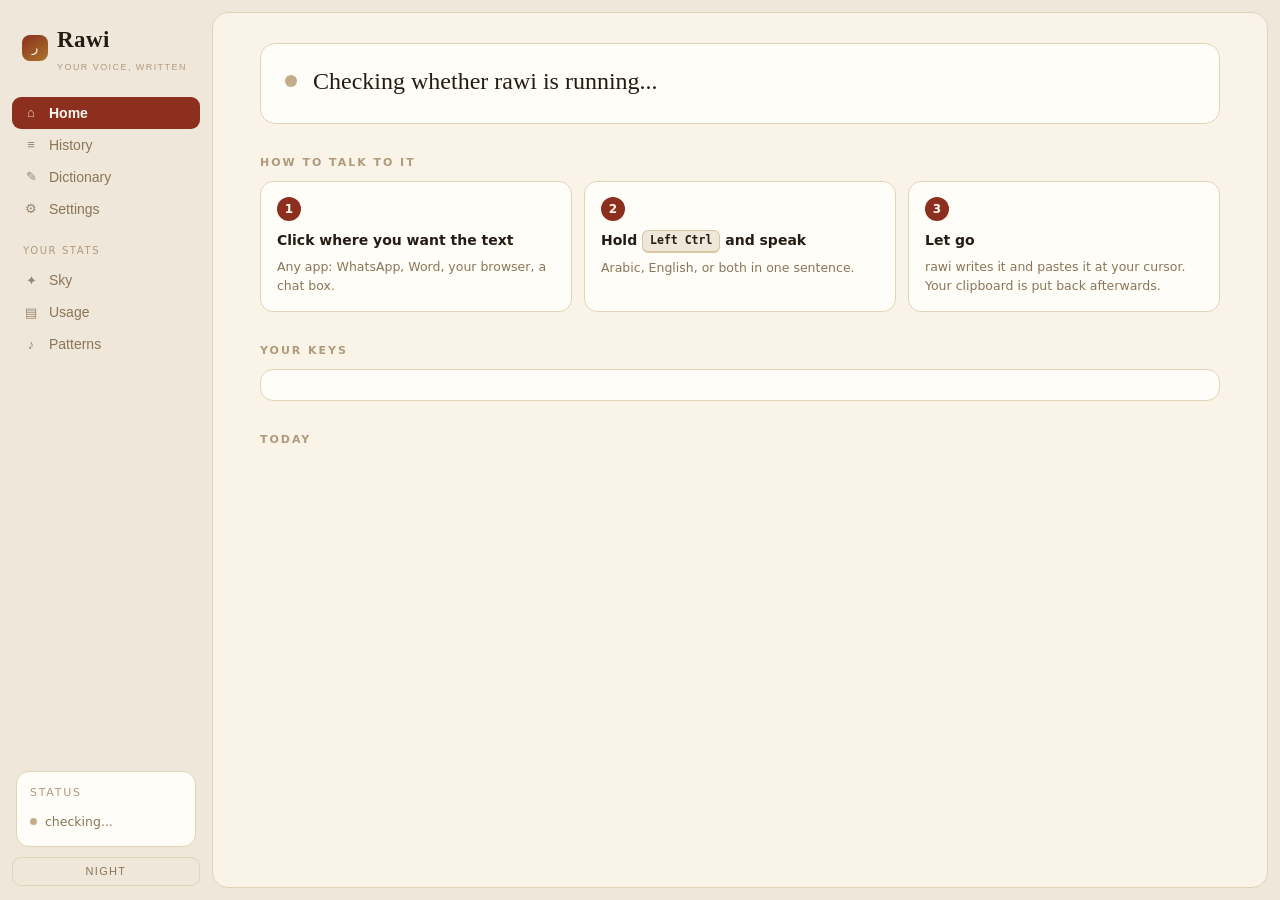
==== app.html @ ca1b1a0b "hub: Save can no longer blank the hold key Abdulrahman found it on macOS: config.json held "ctrl", t" ====
<!doctype html>
<html lang="en" data-theme="paper">
<head>
<meta charset="utf-8">
<meta name="viewport" content="width=device-width,initial-scale=1">
<title>Rawi</title>
<style>
:root{
  --bg:#efe7d9; --panel:#faf4e8; --card:#fffdf7; --line:#e2d3b7; --stroke:#d9c6a3;
  --text:#241c12; --dim:#8a7558; --faint:#b09a7c; --accent:#8c2f1e; --gold:#a9762a;
  --hover:#f1e6d2; --dot:#c3ac8b; --good:#2f7d4f; --ink:#fffaf0; --rowline:#ece0c9;
  --display:Georgia,"Iowan Old Style","Palatino Linotype",serif;
  color-scheme:light;
}
:root[data-theme="night"]{
  --bg:#0c0a08; --panel:#131009; --card:#17120c; --line:#2a2115; --stroke:#332817;
  --text:#efe6d4; --dim:#93866b; --faint:#6b5a3a; --accent:#e8b34a; --gold:#c99a45;
  --hover:#1a1409; --dot:#5d5140; --good:#7fd18b; --ink:#0c0a08; --rowline:#221a10;
  --display:Georgia,"Iowan Old Style","Palatino Linotype",serif;
  color-scheme:dark;
}
*{box-sizing:border-box}
html,body{height:100%}
body{margin:0;background:var(--bg);color:var(--text);font:14px/1.55 "Segoe UI",system-ui,sans-serif;display:flex;overflow:hidden}
aside{width:212px;flex:0 0 212px;display:flex;flex-direction:column;padding:20px 12px 14px}
.brand{font-family:var(--display);font-size:23px;letter-spacing:.02em;color:var(--text);padding:2px 10px 2px;display:flex;align-items:center;gap:9px}
.brand b{font-weight:600}
.brand span{font-size:9px;letter-spacing:.16em;text-transform:uppercase;color:var(--faint);font-family:"Segoe UI",sans-serif;display:block;margin-top:3px;white-space:nowrap}
.mark{width:26px;height:26px;border-radius:8px;background:linear-gradient(145deg,var(--accent),var(--gold));display:grid;place-items:center;color:var(--ink);font-size:13px;font-family:var(--display)}
nav{margin-top:20px}
nav button{display:flex;align-items:center;gap:10px;width:100%;text-align:left;background:none;border:0;color:var(--dim);padding:9px 11px;border-radius:9px;font:14px/1 "Segoe UI",sans-serif;cursor:pointer}
nav button:hover{color:var(--text);background:var(--hover)}
nav button.on{color:var(--ink);background:var(--accent);font-weight:600}
nav button .i{width:16px;text-align:center;font-size:13px;opacity:.85}
.spacer{flex:1}
.sidecard{background:var(--card);border:1px solid var(--line);border-radius:13px;padding:12px 13px;margin:0 4px 10px}
.sidecard .t{font-size:11px;letter-spacing:.16em;text-transform:uppercase;color:var(--faint);margin-bottom:8px}
.sidecard .r{display:flex;align-items:center;gap:8px;font-size:12.5px;color:var(--dim);padding:3px 0}
.dot{width:7px;height:7px;border-radius:50%;background:var(--dot);flex:0 0 7px}
.dot.live{background:var(--good);box-shadow:0 0 7px var(--good)}
.themebtn{width:100%;background:none;border:1px solid var(--line);color:var(--dim);border-radius:9px;padding:8px;font:11px/1 "Segoe UI",sans-serif;letter-spacing:.12em;text-transform:uppercase;cursor:pointer}
.themebtn:hover{color:var(--accent);border-color:var(--accent)}
main{flex:1;overflow-y:auto;margin:12px 12px 12px 0;background:var(--panel);border:1px solid var(--line);border-radius:16px;padding:30px 34px 44px}
.inner{max-width:960px;margin:0 auto}
h1{font-family:var(--display);font-size:30px;font-weight:600;margin:0 0 3px;letter-spacing:.005em}
.sub{color:var(--dim);font-size:12.5px;margin-bottom:24px}
h2{font-size:11px;letter-spacing:.18em;text-transform:uppercase;color:var(--faint);margin:30px 0 10px;font-weight:600}
.hero{position:relative;border-radius:15px;padding:26px 30px;margin-bottom:22px;overflow:hidden;
  background:
    radial-gradient(700px 220px at 88% -10%, color-mix(in srgb, var(--accent) 26%, transparent), transparent 70%),
    radial-gradient(520px 200px at 6% 120%, color-mix(in srgb, var(--gold) 26%, transparent), transparent 70%),
    var(--card);
  border:1px solid var(--line)}
.hero .ar{font-family:var(--display);font-size:26px;direction:rtl;color:var(--text);opacity:.95;margin:0 0 6px}
.hero .en{font-family:var(--display);font-size:26px;margin:0 0 8px}
.hero .en em{font-style:italic;color:var(--accent)}
.hero .p{color:var(--dim);font-size:13px;max-width:620px;margin:0}
.grid{display:grid;grid-template-columns:repeat(4,1fr);gap:12px}
.card{background:var(--card);border:1px solid var(--line);border-radius:13px;padding:15px 16px}
.k{font-size:10.5px;letter-spacing:.14em;text-transform:uppercase;color:var(--faint)}
.v{font-family:var(--display);font-size:30px;margin-top:6px;line-height:1.1}
.v small{font-family:"Segoe UI",sans-serif;font-size:11px;color:var(--dim);font-weight:400;letter-spacing:.02em}
.tabs{display:flex;gap:22px;border-bottom:1px solid var(--line);margin:6px 0 18px}
.tabs button{background:none;border:0;padding:9px 0 11px;color:var(--dim);font:13px/1 "Segoe UI",sans-serif;cursor:pointer;border-bottom:2px solid transparent;margin-bottom:-1px}
.tabs button.on{color:var(--text);border-bottom-color:var(--accent);font-weight:600}
.heat{display:grid;grid-auto-flow:column;grid-template-rows:repeat(7,auto);grid-template-columns:repeat(var(--wk,26),1fr);gap:3px}
.heat i{border-radius:3px;background:color-mix(in srgb,var(--text) 8%,transparent);border:1px solid transparent;display:block;aspect-ratio:1}
.heatgrid{flex:1;min-width:0}
.heatmonths{display:grid;grid-template-columns:repeat(var(--wk,26),1fr);gap:3px;height:14px;margin-bottom:4px;
  font-size:10px;color:var(--faint);white-space:nowrap}
.heatdays{display:grid;grid-template-rows:14px repeat(7,1fr);row-gap:3px;padding-top:4px;font-size:9.5px;color:var(--faint);text-align:right}
.heatdays span:first-child{height:14px}
.heat i.l1{background:color-mix(in srgb,var(--accent) 25%,transparent)}
.heat i.l2{background:color-mix(in srgb,var(--accent) 50%,transparent)}
.heat i.l3{background:color-mix(in srgb,var(--accent) 75%,transparent)}
.heat i.l4{background:var(--accent)}
.heatwrap{display:flex;gap:8px;align-items:stretch}
.legend{display:flex;align-items:center;gap:5px;color:var(--faint);font-size:11px;margin-top:10px}
.legend i{width:11px;height:11px;border-radius:3px;display:block;background:color-mix(in srgb,var(--text) 8%,transparent)}
.legend i.l1{background:color-mix(in srgb,var(--accent) 25%,transparent)}
.legend i.l2{background:color-mix(in srgb,var(--accent) 50%,transparent)}
.legend i.l3{background:color-mix(in srgb,var(--accent) 75%,transparent)}
.legend i.l4{background:var(--accent)}
.row{display:grid;grid-template-columns:92px 44px 1fr auto;gap:12px;padding:11px 0;border-top:1px solid var(--rowline);align-items:start}
.row:hover{background:var(--hover)}
.when{color:var(--dim);font-size:11.5px}
.lang{color:var(--gold);font-size:10.5px;letter-spacing:.1em;text-transform:uppercase}
.txt{white-space:pre-wrap;word-break:break-word}
.copy{background:none;border:1px solid var(--line);color:var(--dim);border-radius:7px;padding:3px 10px;font-size:11px;cursor:pointer}
.copy:hover{color:var(--accent);border-color:var(--accent)}
input[type=text],input[type=search],select{background:var(--bg);border:1px solid var(--stroke);color:var(--text);border-radius:9px;padding:9px 12px;font:inherit}
input[type=text]{width:300px}
select{min-width:280px}
textarea{background:var(--bg);border:1px solid var(--stroke);color:var(--text);border-radius:9px;padding:9px 12px;font:13px/1.6 "Consolas",monospace;width:100%;max-width:520px;resize:vertical}
label{display:block;margin:20px 0 7px;color:var(--faint);font-size:10.5px;letter-spacing:.14em;text-transform:uppercase}
.btn{background:var(--accent);color:var(--ink);border:0;border-radius:10px;padding:10px 20px;font:inherit;font-weight:600;cursor:pointer;margin-top:22px}
.btn.ghost{background:none;border:1px solid var(--stroke);color:var(--dim);font-weight:400;margin-left:8px}
.hint{color:var(--faint);font-size:11.5px;margin-top:8px;max-width:560px}
.empty{color:var(--faint);padding:18px 0}
.hidden,[hidden]{display:none!important}
table{width:100%;border-collapse:collapse}
th{text-align:left;font-size:10.5px;letter-spacing:.13em;text-transform:uppercase;color:var(--faint);font-weight:600;padding:10px 8px;border-bottom:1px solid var(--line)}
td{padding:11px 8px;border-bottom:1px solid var(--rowline);font-size:13.5px}
td.mono{font-family:Consolas,monospace;font-size:13px}
td .x{background:none;border:0;color:var(--faint);cursor:pointer;font-size:15px;padding:0 4px}
td .x:hover{color:var(--accent)}
.addrow{display:flex;gap:8px;margin-top:14px;align-items:center;flex-wrap:wrap}
.pill{display:inline-block;border:1px solid var(--line);border-radius:999px;padding:2px 12px;margin:0 6px 0 0;color:var(--accent);font-size:12.5px;background:var(--bg)}
.choices{display:grid;grid-template-columns:repeat(3,1fr);gap:12px}
.chips{display:flex;flex-wrap:wrap;gap:7px}
.chip{border:1px solid var(--stroke);background:var(--bg);color:var(--text);border-radius:999px;padding:6px 13px;font-size:12.5px;cursor:pointer}
.chip.on{background:var(--accent);border-color:var(--accent);color:#fff}
.sub2{color:var(--dim);font-size:12.5px;margin:-4px 0 9px}
.prow{display:grid;grid-template-columns:120px 1fr 96px 116px;gap:10px;align-items:center;padding:9px 0;border-top:1px solid var(--rowline)}
.prow .nm{font-weight:600;font-size:13px}
.prow .ap{color:var(--dim);font-size:12px;overflow:hidden;text-overflow:ellipsis;white-space:nowrap}
.prow select{min-width:0;width:100%;font-size:12.5px;padding:6px 8px}
.srow{display:grid;grid-template-columns:170px 1fr 30px;gap:9px;align-items:center;padding:7px 0;border-top:1px solid var(--rowline)}
.srow textarea{background:var(--bg);border:1px solid var(--stroke);color:var(--text);border-radius:8px;padding:7px 10px;font:inherit;font-size:12.5px;width:100%;resize:vertical;min-height:32px}
.srow input{background:var(--bg);border:1px solid var(--stroke);color:var(--text);border-radius:8px;padding:7px 10px;font:inherit;font-size:12.5px;width:100%}
.srow .x{cursor:pointer;color:var(--dim);text-align:center;font-size:16px}
.choice{background:var(--card);border:1px solid var(--line);border-radius:13px;padding:16px;cursor:pointer}
.choice.on{border-color:var(--accent);box-shadow:0 0 0 1px var(--accent) inset}
.choice h3{font-family:var(--display);font-size:20px;margin:0 0 4px;font-weight:600}
.choice p{color:var(--dim);font-size:12.5px;margin:0 0 12px;min-height:34px}
.sample{background:var(--hover);border-radius:9px;padding:11px 12px;font-size:12.5px;color:var(--dim);line-height:1.55}
.bars{display:flex;align-items:flex-end;gap:3px;height:96px;border-bottom:1px solid var(--line);padding-bottom:2px}
.bars div{flex:1;background:var(--accent);border-radius:3px 3px 0 0;min-height:2px;opacity:.82}
.axis{display:flex;justify-content:space-between;color:var(--faint);font-size:10px;margin-top:5px}
.split{display:grid;grid-template-columns:1fr 1fr;gap:12px}
.approw{display:grid;grid-template-columns:150px 1fr 40px;gap:12px;align-items:center;padding:5px 0}
.an{font-size:13px;color:var(--text);overflow:hidden;text-overflow:ellipsis;white-space:nowrap}
.abar{height:7px;border-radius:4px;background:var(--hover);overflow:hidden;display:block}
.abar i{display:block;height:100%;background:var(--accent);border-radius:4px;opacity:.85}
.ac{text-align:right;color:var(--faint);font-size:11.5px}
.two{display:grid;grid-template-columns:1.35fr 1fr;gap:12px}

.fid{display:inline-block;width:7px;height:7px;border-radius:50%;margin-right:7px;vertical-align:1px;cursor:pointer}
.fid.green{background:#4f9d69}.fid.amber{background:#c99a3a}.fid.red{background:#b4563f}.fid.unknown{background:#5a5a5a}
.rawline{margin:6px 0 0;padding:8px 10px;border-radius:8px;background:rgba(0,0,0,.28);font-size:12.5px;opacity:.72;white-space:pre-wrap}
.row{position:relative}

/* ---- The Room ---- */
.room{max-width:760px;margin:6px auto 40px;padding:0 4px}
.rdate{font:500 12.5px/1.6 ui-sans-serif,system-ui;letter-spacing:.14em;text-transform:uppercase;color:var(--dim);margin:26px 0 22px}
.mouth{font-family:Georgia,'Iowan Old Style',serif;font-size:19.5px;line-height:1.85;color:var(--text)}
.mouth .ln{margin:0 0 14px;position:relative}
.mouth .ln.ar{font-family:'Segoe UI','Geeza Pro',Tahoma,sans-serif;font-size:20px;direction:rtl;text-align:right}
.mouth .ln:first-child{margin-top:0}
.rquiet{margin:18px 0 26px}
.gauge{border-top:1px solid var(--edge);margin:34px 0 0;padding:22px 0 0}
.gk{font:600 11px/1.4 ui-sans-serif,system-ui;letter-spacing:.16em;text-transform:uppercase;color:var(--dim)}
.gv{font-family:Georgia,serif;font-size:27px;margin:8px 0 6px;color:var(--text)}
.gl{color:var(--dim);font-size:13.5px;line-height:1.7;max-width:56ch}
.seals{border-top:1px solid var(--edge);margin:30px 0 0;padding:20px 0 0;display:flex;align-items:center;gap:14px}
.sk{font:600 11px/1.4 ui-sans-serif,system-ui;letter-spacing:.16em;text-transform:uppercase;color:var(--dim)}
.sq{color:var(--dim);font-size:13.5px}
.shelf{display:flex;gap:6px}
.gl_seal{width:16px;height:16px;border-radius:3px;background:var(--gold,#c9a227);opacity:.5;display:inline-block}
.rfoot{margin:44px 0 0;color:var(--dim);font-size:12.5px;line-height:1.7;font-style:italic}

/* ---- the sky ---- */
.sky{position:relative;margin:6px 0 0;border-radius:18px;overflow:hidden;
  background:radial-gradient(ellipse at 50% 52%,#16110a 0%,#0b0906 45%,#070604 100%);
  border:1px solid #241c12;box-shadow:inset 0 0 90px rgba(0,0,0,.65)}
#sky{display:block;width:100%;height:min(58vh,520px)}
.sky-tip{position:absolute;left:0;top:0;pointer-events:none;opacity:0;transition:opacity .12s;
  max-width:340px;padding:8px 11px;border-radius:10px;background:rgba(20,16,10,.92);
  color:#f4ecdc;font:12.5px/1.5 ui-sans-serif,system-ui;z-index:3}
.sky-tip b{display:block;font-weight:600;opacity:.6;font-size:11px;letter-spacing:.08em;text-transform:uppercase;margin-bottom:3px}
.skybar{position:absolute;left:14px;bottom:12px;display:flex;gap:6px;align-items:center}
.fchip{border:1px solid rgba(240,220,180,.18);background:rgba(255,245,225,.05);color:#c9b894;border-radius:999px;
  padding:4px 11px;font:12px/1.4 ui-sans-serif,system-ui;cursor:pointer}
.fchip.on{background:#e8b34a;border-color:#e8b34a;color:#1a1206}
.skycount{position:absolute;right:16px;bottom:15px;color:#7a6a4f;font-size:11.5px;letter-spacing:.04em}

.skygear{position:absolute;right:12px;top:11px;width:26px;height:26px;border-radius:50%;cursor:pointer;
  border:1px solid rgba(240,220,180,.16);background:rgba(255,245,225,.05);color:#a4906a;font-size:13px;line-height:1}
.skygear:hover{color:#f0c46a;border-color:rgba(240,196,106,.5)}
.skycfg{position:absolute;right:12px;top:44px;width:250px;padding:11px 12px;border-radius:12px;display:none;
  background:rgba(14,11,7,.95);border:1px solid rgba(240,220,180,.16);box-shadow:0 14px 40px rgba(0,0,0,.5);z-index:4}
.skycfg.open{display:block}
.cfgr{display:flex;align-items:center;gap:5px;margin:5px 0}
.cfgr span{width:52px;color:#8a7a5c;font-size:10.5px;letter-spacing:.08em;text-transform:uppercase}
.cchip{border:1px solid rgba(240,220,180,.14);background:transparent;color:#b9a884;border-radius:8px;
  padding:3px 8px;font-size:11px;cursor:pointer}
.cchip.on{background:rgba(240,196,106,.18);border-color:rgba(240,196,106,.55);color:#f0c46a}

.vgrid{display:grid;grid-template-columns:1fr 1fr;gap:14px;margin-top:18px}
.vcard{padding:16px 18px}
.vcard.wide2{grid-column:1 / -1}
.vcard .big{font:600 34px/1.1 "Iowan Old Style",Georgia,serif;margin:6px 0 2px;color:var(--text)}
.vcard .k{font-size:10.5px;letter-spacing:.12em;text-transform:uppercase;color:var(--dim)}
.vw{display:flex;flex-wrap:wrap;gap:8px;margin-top:10px}
.vw button{border:1px solid var(--line);background:transparent;border-radius:999px;padding:5px 11px;
  font:13px ui-sans-serif,system-ui;color:var(--text);cursor:pointer}
.vw button b{font-weight:600;color:var(--accent);margin-left:6px;font-size:11.5px}
.vw button:hover{border-color:var(--accent)}
.hours{display:flex;align-items:flex-end;gap:3px;height:74px;margin-top:10px}
.hours i{flex:1;background:var(--accent);opacity:.35;border-radius:2px 2px 0 0;min-height:2px;display:block}
.hours i.on{opacity:.95}
.hoursx{display:flex;gap:3px;color:var(--faint);font-size:9px;margin-top:4px}
.fx{display:flex;align-items:baseline;gap:8px;padding:7px 0;border-bottom:1px solid var(--line);font-size:13.5px}
.fx:last-child{border-bottom:0}
.fx .h{color:var(--dim);text-decoration:line-through}
.fx .w{color:var(--text);font-weight:500}
.fx .n{margin-left:auto;color:var(--faint);font-size:11.5px}
.langbar{display:flex;height:10px;border-radius:6px;overflow:hidden;margin:10px 0 8px;background:var(--line)}
.langbar i{display:block;height:100%}

/* ---- home, notes, settings sections ---- */
:root{--edge:var(--line); --warn:#a8641c}
:root[data-theme="night"]{--warn:#e0a24a}
.navlabel{margin:18px 11px 6px;font-size:10px;letter-spacing:.16em;text-transform:uppercase;color:var(--faint)}
.kchip{display:inline-block;font:600 11.5px/1 Consolas,monospace;color:var(--text);background:var(--bg);border:1px solid var(--stroke);
  border-bottom-width:2px;border-radius:6px;padding:4px 7px;vertical-align:1px;white-space:nowrap}
.banner{display:flex;gap:16px;align-items:flex-start;background:var(--card);border:1px solid var(--line);border-radius:15px;padding:22px 24px}
.bdot{width:12px;height:12px;border-radius:50%;background:var(--dot);flex:0 0 12px;margin-top:9px}
.bdot.live{background:var(--good);box-shadow:0 0 10px var(--good)}
.bdot.warn{background:var(--warn)}
.btitle{font-family:var(--display);font-size:24px;line-height:1.3}
.bline{color:var(--dim);font-size:13.5px;margin-top:4px;max-width:620px}
.banner .btn{margin-top:14px}
.note{border:1px solid color-mix(in srgb,var(--warn) 45%,var(--line));background:color-mix(in srgb,var(--warn) 9%,var(--card));
  color:var(--text);border-radius:12px;padding:12px 15px;font-size:13px;margin:14px 0 18px;max-width:760px}
.note a{color:var(--accent)}
.note .btn{margin:10px 0 0;padding:7px 14px;font-size:12.5px}
.steps3{display:grid;grid-template-columns:repeat(3,1fr);gap:12px}
.steps3 .card{display:flex;flex-direction:column;gap:5px}
.steps3 .n{width:24px;height:24px;border-radius:50%;background:var(--accent);color:var(--ink);display:grid;place-items:center;font-weight:600;font-size:12px;margin-bottom:4px}
.steps3 b{font-weight:600;font-size:14px}
.steps3 span:not(.kchip){color:var(--dim);font-size:12.5px}
.keys{display:grid;grid-template-columns:auto 1fr;gap:9px 16px;align-items:center;font-size:13px}
.keys .kd{color:var(--dim)}
.today{display:flex;gap:26px;align-items:baseline;margin-bottom:6px}
.today .v{font-size:26px}
.more{display:inline-block;margin-top:10px;color:var(--accent);font-size:12.5px;cursor:pointer;background:none;border:0;padding:0}
.sect{border-top:1px solid var(--line);margin-top:30px}
.sect:first-of-type{border-top:0;margin-top:0}
.sect > h2{margin-top:24px;font-size:12px;color:var(--accent)}
.opt{font-weight:400;letter-spacing:.08em;color:var(--faint);margin-left:6px}
.explain{color:var(--dim);font-size:13px;max-width:700px;margin:0 0 14px}
.cstat{display:flex;gap:8px;align-items:center;margin-top:8px;color:var(--text);font-size:12.5px}
.choice .sample{margin-top:10px}
details.adv{margin-top:18px;border:1px solid var(--line);border-radius:12px;padding:10px 14px;background:var(--card)}
details.adv summary{cursor:pointer;font-weight:600;font-size:13px;color:var(--text)}
details.adv[open] summary{margin-bottom:10px}
.savebar{position:sticky;bottom:-44px;margin:34px -34px -44px;padding:14px 34px 18px;background:var(--panel);
  border-top:1px solid var(--line);display:flex;align-items:center;gap:6px;flex-wrap:wrap}
.savebar .btn{margin-top:0}
.savebar .hint{margin:0 0 0 10px}
</style>
</head>
<body>
<aside>
  <div class="brand"><div class="mark">ر</div><div><b>Rawi</b><span>your voice, written</span></div></div>
  <nav>
    <button id="t-home" class="on" onclick="tab('home')"><span class="i">⌂</span>Home</button>
    <button id="t-hist" onclick="tab('hist')"><span class="i">≡</span>History</button>
    <button id="t-dict" onclick="tab('dict')"><span class="i">✎</span>Dictionary</button>
    <button id="t-set" onclick="tab('set')"><span class="i">⚙</span>Settings</button>
    <div class="navlabel">Your stats</div>
    <button id="t-sky" onclick="tab('sky')"><span class="i">✦</span>Sky</button>
    <button id="t-usage" onclick="tab('usage')"><span class="i">▤</span>Usage</button>
    <button id="t-voice" onclick="tab('voice')"><span class="i">♪</span>Patterns</button>
  </nav>
  <div class="spacer"></div>
  <div class="sidecard">
    <div class="t">Status</div>
    <div class="r"><span class="dot" id="dot"></span><span id="statustext">checking...</span></div>
    <div class="r" id="earrow" hidden><span class="dot live"></span><span>Always listening is on</span></div>
  </div>
  <button class="themebtn" id="themebtn" onclick="toggleTheme()">Night</button>
</aside>
<main>
<div class="inner">

<section id="v-home">
  <div class="banner" id="h-banner">
    <div class="bdot" id="h-dot"></div>
    <div>
      <div class="btitle" id="h-title">Checking whether rawi is running...</div>
      <div class="bline" id="h-line"></div>
      <button class="btn" id="h-start" hidden onclick="startRawi()">Start rawi</button>
    </div>
  </div>
  <div class="note" id="h-cleanwarn" hidden>Cleanup is switched on, but no cleanup model is running on this computer, so rawi pastes exactly what it heard. <a href="#" onclick="tab('set');return false">Settings</a> explains what cleanup needs.</div>

  <h2>How to talk to it</h2>
  <div class="steps3">
    <div class="card"><div class="n">1</div><b>Click where you want the text</b><span>Any app: WhatsApp, Word, your browser, a chat box.</span></div>
    <div class="card"><div class="n">2</div><b>Hold <span class="kchip" id="h-hold">Left Ctrl</span> and speak</b><span>Arabic, English, or both in one sentence.</span></div>
    <div class="card"><div class="n">3</div><b>Let go</b><span>rawi writes it and pastes it at your cursor. Your clipboard is put back afterwards.</span></div>
  </div>

  <h2>Your keys</h2>
  <div class="card keys" id="h-keys"></div>

  <h2>Today</h2>
  <div id="h-today"></div>
</section>

<section id="v-sky" class="hidden">
  <h1>Sky</h1>
  <div class="sub">Every line you have said is a star: the newest near the centre, older ones further out, bigger for longer lines. Hover a star to read it, scroll to zoom, drag to move. The gear changes what the colours mean.</div>
  <div class="note histoff" hidden></div>
  <div class="room">
    <div class="rdate" id="r-date"></div>
    <div class="sky">
      <canvas id="sky"></canvas>
      <div class="sky-tip" id="sky-tip"></div>
      <div class="skybar">
        <button class="fchip on" data-f="all" onclick="skyFilter('all')">all</button>
        <button class="fchip" data-f="en" onclick="skyFilter('en')">english</button>
        <button class="fchip" data-f="ar" onclick="skyFilter('ar')">عربي</button>
        <button class="fchip" data-f="clean" onclick="skyFilter('clean')" title="hide lines the cleanup model changed">unchanged by cleanup</button>
      </div>
      <span class="skycount" id="sky-count"></span>
      <button class="skygear" id="sky-gear" onclick="skyCfgToggle()" title="sky settings">⚙</button>
      <div class="skycfg" id="sky-cfg">
        <div class="cfgr"><span>window</span>
          <button class="cchip" data-w="0" onclick="skySet('window',0)">auto</button>
          <button class="cchip" data-w="7" onclick="skySet('window',7)">7d</button>
          <button class="cchip" data-w="30" onclick="skySet('window',30)">30d</button>
          <button class="cchip" data-w="365" onclick="skySet('window',365)">1y</button></div>
        <div class="cfgr"><span>colour</span>
          <button class="cchip" data-c="lang" onclick="skySet('colorBy','lang')">language</button>
          <button class="cchip" data-c="app" onclick="skySet('colorBy','app')">app</button>
          <button class="cchip" data-c="time" onclick="skySet('colorBy','time')">hour</button>
          <button class="cchip" data-c="mood" onclick="skySet('colorBy','mood')">mood</button></div>
        <div class="cfgr"><span>size</span>
          <button class="cchip" data-s="words" onclick="skySet('sizeBy','words')">words</button>
          <button class="cchip" data-s="even" onclick="skySet('sizeBy','even')">even</button></div>
        <div class="cfgr"><span>show</span>
          <button class="cchip" data-t="rings" onclick="skyToggle('rings')">rings</button>
          <button class="cchip" data-t="threads" onclick="skyToggle('threads')">threads</button>
          <button class="cchip" data-t="drift" onclick="skyToggle('drift')">drift</button></div>
        <div class="cfgr"><span></span><button class="cchip" onclick="skyReset()">reset view</button></div>
      </div>
    </div>
    <div class="gauge" id="r-gauge"></div>
    <div class="seals">
      <div class="sk">Saved days</div>
      <div class="shelf" id="r-shelf"></div>
      <div class="sq" id="r-seals"></div>
    </div>
    <div class="rfoot" id="r-foot"></div>
  </div>
</section>


<section id="v-voice" class="hidden">
  <h1>Patterns</h1>
  <div class="sub">How you speak: your pace, the words you use most, the hours you talk, and how your two languages mix. Every number is counted from your own history (<span id="v-built">…</span>), and clicking a word shows the lines it came from.</div>
  <div class="note histoff" hidden></div>
  <div class="vgrid">
    <div class="card vcard"><div class="k">pace, this week</div><div class="big" id="v-wpm">—</div><div class="hint" id="v-wpm-d">words per minute, spoken</div></div>
    <div class="card vcard"><div class="k">this week</div><div class="big" id="v-week">—</div><div class="hint" id="v-week-d"></div></div>
    <div class="card vcard wide2"><div class="k">the words you reach for</div><div class="vw" id="v-top"></div><div class="hint" id="v-top-d"></div></div>
    <div class="card vcard wide2"><div class="k">what the cleaner changed</div><div id="v-fixes"></div></div>
    <div class="card vcard wide2"><div class="k">when you speak</div><div class="hours" id="v-hours"></div><div class="hoursx" id="v-hoursx"></div><div class="hint" id="v-hours-d"></div></div>
    <div class="card vcard wide2"><div class="k">your two languages</div><div id="v-langs"></div></div>
    <div class="card vcard wide2"><div class="k">fastest / slowest, with the line</div><div id="v-pace"></div></div>
  </div>
</section>
<section id="v-usage" class="hidden">
  <div class="note histoff" hidden></div>
  <div class="hero">
    <p class="ar">كلامك يصير كتابة</p>
    <p class="en">Hold the key. <em>Speak.</em> It is already written.</p>
    <p class="p" id="when"></p>
  </div>
  <div class="grid">
    <div class="card"><div class="k">Today</div><div class="v"><span id="s-tw">0</span> <small>words</small></div></div>
    <div class="card"><div class="k">Speaking time</div><div class="v" id="s-ts">0</div></div>
    <div class="card"><div class="k">Dictations</div><div class="v" id="s-tn">0</div></div>
    <div class="card"><div class="k">Streak</div><div class="v"><span id="s-streak">0</span> <small id="s-streak-u">days</small></div></div>
  </div>
  <h2>Your voice</h2>
  <div class="two">
    <div class="card">
      <div class="k" style="margin-bottom:10px">Words per day, last 26 weeks</div>
      <div class="heatwrap">
        <div class="heatdays"><span></span><span>Mon</span><span></span><span>Wed</span><span></span><span>Fri</span><span></span></div>
        <div class="heatgrid"><div class="heatmonths" id="heatmonths"></div><div class="heat" id="heat"></div></div>
      </div>
      <div class="legend">less <i></i><i class="l1"></i><i class="l2"></i><i class="l3"></i><i class="l4"></i> more</div>
    </div>
    <div class="card">
      <div class="k">All time</div>
      <div class="v" style="font-size:26px"><span id="s-allw">0</span> <small>words</small></div>
      <div class="axis" style="margin-top:10px;color:var(--dim)">
        <span><span id="s-wpm">0</span> wpm</span><span><span id="s-saved">0</span> min saved</span>
      </div>
      <div class="axis" style="margin-top:6px;color:var(--dim)">
        <span><span id="s-lat">0</span> s per clip</span><span id="s-langs">—</span>
      </div>
    </div>
  </div>
  <h2>Where you write</h2>
  <div class="card" id="apps"><span class="empty">No app recorded yet.</span></div>
  <h2>Recent</h2>
  <div id="recent"></div>


</section>

<section id="v-hist" class="hidden">
  <h1>History</h1>
  <div class="sub">Every line rawi has written for you, newest first, exactly as it was pasted. It stays on this computer. Search to find a line, and Copy puts it back on your clipboard.</div>
  <div class="note histoff" hidden></div>
  <input type="search" id="q" placeholder="Search your dictations..." oninput="loadHistory()" style="width:100%;max-width:420px">
  <div id="hist" style="margin-top:14px"></div>
</section>

<section id="v-dict" class="hidden">
  <h1>Dictionary</h1>
  <div class="sub">Teach rawi the words it gets wrong.</div>
  <div class="hero" style="padding:22px 26px">
    <p class="en" style="font-size:22px">Your words, <em>spelled right.</em></p>
    <p class="p"><b>Names</b> are people, places and terms you say often. rawi listens for them and spells them your way. <b>Corrections</b> are for a word it keeps writing wrong: say what it writes and what you want instead, and it swaps them every time.</p>
  </div>
  <h2>Names</h2>
  <div class="card"><div id="names-body" style="line-height:2.2"></div>
    <div class="addrow" style="margin-top:10px"><input type="text" id="newname" placeholder="Ada Lovelace"><button class="btn ghost" style="margin:0" onclick="addName()">Add name</button></div>
  </div>
  <h2>Corrections</h2>
  <table><thead><tr><th>rawi writes</th><th>You want</th><th style="width:60px"></th></tr></thead><tbody id="pairs-body"></tbody></table>
  <div class="addrow"><input type="text" id="newwrong" placeholder="سوال"><span style="color:var(--faint)">→</span><input type="text" id="newright" placeholder="سؤال"><button class="btn ghost" style="margin:0" onclick="addPair()">Add correction</button></div>
  <div class="hint" id="dictmsg">Each change is saved straight away. rawi restarts to pick it up, which takes a few seconds, longer on a laptop without a GPU.</div>
</section>

<section id="v-set" class="hidden">
  <h1>Settings</h1>
  <div class="sub">The switches in "Right away" apply as you click them. Everything else waits for the Save button at the bottom.</div>

  <div class="sect">
  <h2>Right away</h2>
  <label>Keep a history</label>
  <div class="choices" id="c-log">
    <div class="choice" data-v="on" onclick="setLog(true)"><h3>On</h3><div>Every line is saved on this computer, in transcripts.jsonl in the rawi folder. History, Sky, Usage and Patterns are built from it.</div></div>
    <div class="choice" data-v="off" onclick="setLog(false)"><h3>Off</h3><div>Nothing is kept after it is pasted. The stats pages stay empty.</div></div>
  </div>
  <label>Always listening</label>
  <div class="choices" id="c-ear">
    <div class="choice" data-v="off" onclick="setEar(false)"><h3>Off</h3><div>The microphone opens only while you hold the key.</div></div>
    <div class="choice" data-v="on" onclick="setEar(true)"><h3>On <span class="kchip" style="margin-left:6px" id="c-earkey">F8</span></h3><div>The microphone stays open. Each sentence goes to your clipboard when you pause, and you paste it yourself. The same key turns it off.</div></div>
  </div>
  <label>When you let go</label>
  <div class="choices" id="c-mode">
    <div class="choice" data-v="write" onclick="setMode('write')"><h3>Paste the text</h3><div>The normal way: your words appear where your cursor is.</div></div>
    <div class="choice" data-v="talk" onclick="setMode('talk')"><h3>Read it aloud</h3><div>rawi speaks the line back instead of pasting it. Needs the optional local voice server (see the README).</div></div>
  </div>
  <label>Mood emoji</label>
  <div class="choices" id="c-read">
    <div class="choice" data-v="auto" onclick="setRead('auto')"><h3>On</h3><div>History tags a line with one emoji when its words clearly carry a mood. No match, no emoji.</div></div>
    <div class="choice" data-v="off" onclick="setRead('off')"><h3>Off</h3><div>Just the words.</div></div>
  </div>
  <div class="hint" id="nowmsg"></div>
  </div>

  <div class="sect">
  <h2>Talking</h2>
  <label>Hold key</label>
  <select id="c-key">
    <option value="ctrl_l">Left Ctrl</option>
    <option value="ctrl_r">Right Ctrl</option>
    <option value="alt_l">Left Alt</option>
    <option value="caps_lock">Caps Lock</option>
  </select>
  <div class="hint">Hold it to talk. Tap it twice quickly to keep recording without holding, and tap once more to finish.</div>
  <label>Language</label>
  <select id="c-lang"><option value="auto">Auto: work it out for each line</option><option value="ar">Always Arabic</option><option value="en">Always English</option></select>
  <div class="hint">Auto handles a sentence that mixes both. <span class="kchip" id="c-langkey">F10</span> switches this for the moment without coming here.</div>
  <label>Speech model</label>
  <select id="c-model"><option value="large-v3-turbo">large-v3-turbo: best, especially for Arabic. Needs an NVIDIA GPU</option><option value="medium">medium: in between</option><option value="small">small: for laptops without a GPU. Good English, weak Arabic</option></select>
  <div class="hint">A model you have not used before downloads once, the first time rawi starts with it.</div>
  </div>

  <div class="sect">
  <h2>Cleanup <span class="opt">optional</span></h2>
  <div class="explain">
    Cleanup sends each line to a small language model running on your own computer, which takes out filler words like "umm" and "يعني" and adds punctuation. It needs an OpenAI-compatible model server running on this computer, set in config.json (the README has the details). Without it, rawi pastes exactly what it heard, which is what most people want.
    <div class="cstat"><span class="dot" id="c-cdot"></span><span id="c-ctext">checking for a cleanup model...</span></div>
  </div>
  <div class="choices" id="c-level">
    <div class="choice" data-v="none" onclick="setLevel('none')"><h3>Off</h3><div>Exactly what you said, filler and all.</div><div class="sample">اه يعني الحين نراجع الخطة امم قبل الاجتماع همم ونشوف الارقام</div></div>
    <div class="choice" data-v="light" onclick="setLevel('light')"><h3>Light</h3><div>Fillers out, punctuation in. Your words stay.</div><div class="sample">الحين نراجع الخطة، قبل الاجتماع، ونشوف الأرقام.</div></div>
    <div class="choice" data-v="full" onclick="setLevel('full')"><h3>Full</h3><div>Also removes false starts, repeats and run-on sentences.</div></div>
  </div>
  <label>Tone</label>
  <div class="chips" id="c-tone"></div>
  <div class="hint">How the cleanup model words things. It has no effect while cleanup is off.</div>
  <details class="adv">
    <summary>Cleanup by app</summary>
    <div class="sub2">rawi checks which window will receive the text and uses the first row that matches it. Code gets no cleanup, so commands stay exactly as you said them.</div>
    <div id="c-profiles"></div>
  </details>
  <details class="adv">
    <summary>Before and after, on your own lines</summary>
    <div id="samples"></div>
  </details>
  </div>

  <div class="sect">
  <h2>Snippets</h2>
  <div class="sub2">Say a short trigger on its own and rawi types the full text instead. For example, say "my email" and it writes your address.</div>
  <div id="c-snips"></div>
  <div><button class="btn ghost" style="margin-left:0" onclick="addSnip()">Add a snippet</button></div>
  </div>

  <div class="savebar">
    <button class="btn" onclick="applyCfg()">Save and restart rawi</button>
    <button class="btn ghost" onclick="openFolder()">Open the rawi folder</button>
    <span class="hint" id="cfgmsg">Restarting takes a few seconds, longer on a laptop without a GPU.</span>
  </div>
</section>

</div>
</main>
<script>
function dlog(m){ try{ if(window.pywebview&&pywebview.api) pywebview.api.log(String(m)); }catch(e){} }
let CFG={}, LAST=null;
function $(id){ return document.getElementById(id); }
function applyTheme(t){
  document.documentElement.setAttribute('data-theme', t==='night'?'night':'paper');
  const b=$('themebtn'); if(b) b.textContent = (t==='night'?'Paper':'Night');
  try{ localStorage.setItem('rawi-theme', t); }catch(e){}
}
function currentTheme(){ try{ return localStorage.getItem('rawi-theme')||'paper'; }catch(e){ return 'paper'; } }
function toggleTheme(){ applyTheme(currentTheme()==='night'?'paper':'night'); }
applyTheme(currentTheme());

const TABS=['home','hist','dict','set','sky','usage','voice'];
function tab(name){
  if(name==='room') name='sky';           // old names still open the right page
  if(name==='style') name='set';
  for(const t of TABS){
    const btn=$('t-'+t); if(btn) btn.classList.toggle('on', t===name);
    const v=$('v-'+t); if(v) v.classList.toggle('hidden', t!==name);
  }
  dlog('tab='+name);
  if(name==='hist') loadHistory();
  if(name==='voice') loadVoice();
  if(name==='dict') renderDict();
  if(name==='sky') drawSky();
  if(name==='set'){ fillCfg(); earPaint(); loadSamples(); }
}

/* ---------- home: is it running, how to use it, the keys, today ---------- */
const KEYNAMES={ctrl:'Left Ctrl',cmd:'Left Cmd',cmd_l:'Left Cmd',ctrl_l:'Left Ctrl',ctrl_r:'Right Ctrl',alt_l:'Left Alt',alt_r:'Right Alt',caps_lock:'Caps Lock',
  shift_l:'Left Shift',shift_r:'Right Shift'};
function keyName(k){ k=String(k||''); return KEYNAMES[k] || k.toUpperCase().replace(/_/g,' '); }
function keys(){ return Object.assign({paste:'f9',lang:'f10',talk:'f7',listen:'f8'}, CFG.keys||{}); }
const HISTOFF='History is off, so new lines are not saved and these pages stay empty. '+
  '<a href="#" onclick="tab(\'set\');return false">Turn on Keep a history</a> in Settings. Your lines stay on this computer.';
function paintHistOff(){
  document.querySelectorAll('.histoff').forEach(n=>{ n.innerHTML=HISTOFF; n.hidden=!(CFG.ok && !CFG.log); });
}
function renderKeys(){
  const k=keys(), hold=keyName(CFG.hold_key||'ctrl_l');
  const rows=[[hold+' (hold)','Talk. Let go and the text is pasted.'],
    [hold+' twice','Keep recording without holding. Tap once more to finish.'],
    [keyName(k.paste),'Paste the last line again, if it landed in the wrong window.'],
    [keyName(k.lang),'Switch language: auto, then Arabic only, then English only.'],
    [keyName(k.listen),'Always listening on or off.'],
    [keyName(k.talk),'Read lines aloud instead of pasting. Needs the optional voice server.']];
  $('h-keys').innerHTML = rows.map(r=>'<span><span class="kchip">'+esc(r[0])+'</span></span><span class="kd">'+esc(r[1])+'</span>').join('');
  $('h-hold').textContent = hold;
  if($('c-earkey')) $('c-earkey').textContent = keyName(k.listen);
  if($('c-langkey')) $('c-langkey').textContent = keyName(k.lang);
}
function renderHome(s){
  const st=s.status||{}, hold=keyName(CFG.hold_key||'ctrl_l');
  $('h-dot').className='bdot '+(st.daemon?'live':'warn');
  if(st.daemon){
    $('h-title').textContent = 'rawi is ready.';
    $('h-line').textContent = st.listening
      ? 'Always listening is on: each sentence goes to your clipboard when you pause. Press '+keyName(keys().listen)+' to turn it off.'
      : 'Hold '+hold+' in any app, speak, and let go. The first line after starting takes longer while the model loads. You can close this window and rawi keeps working.';
  } else {
    $('h-title').textContent = 'rawi is not running.';
    $('h-line').textContent = 'Nothing gets written until it starts. Press Start, or double-click start.bat in the rawi folder to see any error.';
  }
  const sb=$('h-start'); sb.hidden=!!st.daemon; if(st.daemon){ sb.disabled=false; sb.textContent='Start rawi'; }
  $('h-cleanwarn').hidden = !(CFG.ok && CFG.clean && !st.cleaner);
  const t=s.today||{n:0,words:0}, rec=(s.recent||[]).slice(0,3);
  if(CFG.ok && !CFG.log && !rec.length){
    $('h-today').innerHTML = '<div class="note">History is off, so rawi forgets each line once it is pasted. '+
      '<a href="#" onclick="tab(\'set\');return false">Turn on Keep a history</a> to see your lines here and in your stats. They stay on this computer.</div>';
    return;
  }
  $('h-today').innerHTML = '<div class="card"><div class="today">'+
    '<div><div class="k">Lines</div><div class="v">'+t.n+'</div></div>'+
    '<div><div class="k">Words</div><div class="v">'+t.words+'</div></div>'+
    '<div><div class="k">Speaking time</div><div class="v">'+esc(t.time||'0')+'</div></div></div>'+
    (rec.length ? '<div class="k" style="margin-top:14px">Latest</div>'+rec.map(row).join('')
                : '<div class="empty">Nothing yet. Click into any app, hold '+esc(hold)+' and say something.</div>')+
    '<button class="more" onclick="tab(\'hist\')">See everything in History</button></div>';
}
async function startRawi(){
  const b=$('h-start'); b.disabled=true; b.textContent='Starting...';
  try{ await pywebview.api.restart_daemon(); }catch(e){ dlog('start fail '+e); }
  refresh();
}

function heatLevel(n,max){
  if(!n) return '';
  const r = n/Math.max(1,max);
  if(r>0.66) return 'l4'; if(r>0.33) return 'l3'; if(r>0.10) return 'l2'; return 'l1';
}
function render(s){
  LAST=s;
  $('when').textContent = s.when;
  $('s-tw').textContent = s.today.words;
  $('s-ts').textContent = s.today.time;
  $('s-tn').textContent = s.today.n;
  $('s-streak').textContent = s.streak;
  $('s-streak-u').textContent = (s.streak===1?'day':'days');
  $('s-allw').textContent = s.all.words.toLocaleString();
  $('s-wpm').textContent = s.all.wpm;
  $('s-saved').textContent = s.all.saved;
  $('s-lat').textContent = s.all.lat;
  $('s-langs').textContent = (s.langs||[]).map(x=>x[0]+' · '+x[1]).join('   ') || '—';
  $('dot').className = 'dot'+(s.status.daemon?' live':'');
  $('statustext').textContent = s.status.daemon ? 'rawi is running' : 'rawi is not running';
  $('earrow').hidden = !s.status.listening;
  $('c-cdot').className = 'dot'+(s.status.cleaner?' live':'');
  $('c-ctext').textContent = s.status.cleaner ? 'A cleanup model is running on this computer.'
      : 'No cleanup model is running on this computer, so cleanup has nothing to use.';
  renderHome(s);
  renderHeat(s.days||[]);
  const apps = (s.apps||[]);
  const amax = Math.max(1, ...apps.map(a=>a.n));
  $('apps').innerHTML = apps.length ? apps.map(a=>
      '<div class="approw"><span class="an">'+esc(a.name)+'</span>'+
      '<span class="abar"><i style="width:'+Math.round(100*a.n/amax)+'%"></i></span>'+
      '<span class="ac">'+a.n+'</span></div>').join('')
    : '<span class="empty">No app recorded yet. The next line you say records where it lands.</span>';
  $('recent').innerHTML = (s.recent||[]).map(r=>row(r)).join('') || '<div class="empty">Nothing yet. Hold Left Ctrl and speak.</div>';
}
// the Usage calendar: one column per week (Sunday on top), month names over the first week of each month
function renderHeat(days){
  const max = Math.max(1, ...days.map(d=>d.words));
  const weeks = Math.max(1, Math.ceil(days.length/7));
  const heat=$('heat'), months=$('heatmonths');
  heat.style.setProperty('--wk', weeks); months.style.setProperty('--wk', weeks);
  heat.innerHTML = days.map(d=>'<i class="'+heatLevel(d.words,max)+'" title="'+esc(d.d)+' · '+d.words+' words"></i>').join('');
  let last='', out='';
  for(let w=0; w<weeks; w++){
    const d=days[w*7]; const m = d && d.iso ? new Date(d.iso+'T12:00').toLocaleString('en',{month:'short'}) : '';
    out += '<span>'+(m && m!==last && w<weeks-2 ? m : '')+'</span>'; if(m) last=m;
  }
  months.innerHTML = out;
}
function fidDot(r){
  const f = r.fid;
  if(!f || !f.lvl || f.lvl==='same') return '';
  const pct = Math.round((f.d||0)*100);
  const tip = f.lvl==='unknown' ? 'fidelity: unknown'
    : 'cleaner moved '+pct+'% of the words'+(f.ins?(' · added '+f.ins):'')
      +(r.raw?'\nclick to see what you actually said':'');
  return '<span class="fid '+f.lvl+'" title="'+esc(tip)+'" onclick="fidShow(this)" data-raw="'
    + esc(r.raw||'').replace(/"/g,'&quot;') + '"></span>';
}
function fidShow(el){
  const raw = el.getAttribute('data-raw')||'';
  const nxt = el.parentElement.querySelector('.rawline');
  if(nxt){ nxt.remove(); return; }
  const d = document.createElement('div');
  d.className='rawline'; d.textContent = raw;
  el.parentElement.appendChild(d);
}
function row(r){
  return '<div class="row"><div class="when">'+esc(r.when)+'</div><div class="lang">'+esc(r.lang||'')+
    '</div><div class="txt">'+fidDot(r)+esc(r.text||'')+'</div><button class="copy" onclick="copyText(this)" data-t="'+
    esc(r.text||'').replace(/"/g,'&quot;')+'">Copy</button></div>';
}
function esc(s){ return String(s??'').replace(/[&<>]/g,c=>({'&':'&amp;','<':'&lt;','>':'&gt;'}[c])); }
async function copyText(btn){
  const t = btn.getAttribute('data-t')||'';
  try{ await pywebview.api.copy(t); btn.textContent='Copied'; setTimeout(()=>btn.textContent='Copy',1200); }catch(e){}
}
async function refresh(){
  try{ const s = await pywebview.api.snapshot(); render(s); }catch(e){ dlog('snapshot fail '+e); }
  try{ const r = await pywebview.api.room(); renderRoom(r); }catch(e){ dlog('room fail '+e); }
}

/* ---------- the sky: every dictation a star ---------- */
const SKY={stars:[],days:30,win:0,k:1,tx:0,ty:0,theta:0,hover:-1,raf:0,last:0,drag:null,
  filter:'all',colorBy:'lang',sizeBy:'words',rings:true,threads:false,drift:true};
function skyPrefs(){
  try{ const s=JSON.parse(localStorage.getItem('rawi-sky')||'{}');
    for(const k of ['filter','colorBy','sizeBy','rings','threads','drift','win']) if(k in s) SKY[k]=s[k];
  }catch(e){}
  SKY.k = 1; SKY.tx = 0; SKY.ty = 0;
}
function skySave(){ try{ localStorage.setItem('rawi-sky', JSON.stringify(
  {filter:SKY.filter,colorBy:SKY.colorBy,sizeBy:SKY.sizeBy,rings:SKY.rings,threads:SKY.threads,drift:SKY.drift,win:SKY.win})); }catch(e){} }
async function loadSky(){
  try{
    const g = await pywebview.api.galaxy(SKY.win||0);
    SKY.stars = (g&&g.stars)||[]; SKY.days = (g&&g.days)||30;
    skyGeom(); drawSky(); skyCfgPaint();
  }catch(e){ dlog('galaxy fail '+e); }
}
function skyGeom(){
  const R0 = 200;                       // world radius at k=1
  const maxH = Math.max(1, ...SKY.stars.map(s=>s.h));
  SKY.maxH = maxH;
  const denom = Math.log1p(maxH);
  const GA = 2.399963229728653;         // golden angle: no two stars share a spoke
  SKY.stars.forEach((s,i)=>{
    const t = Math.max(0, Math.min(1, Math.log1p(s.h)/denom));
    s.wr = 14 + R0*t;
    s.wa = i*GA - Math.PI/2;
    s.wx = Math.cos(s.wa)*s.wr; s.wy = Math.sin(s.wa)*s.wr;
  });
}
function skyShow(s){
  if(SKY.filter==='en' && s.l!=='en') return false;
  if(SKY.filter==='ar' && s.l!=='ar') return false;
  if(SKY.filter==='clean' && (s.f==='amber'||s.f==='red')) return false;
  return true;
}
function skyFilter(f){ SKY.filter=f; skySave(); drawSky(); skyCfgPaint();
  document.querySelectorAll('.skybar .fchip').forEach(b=>b.classList.toggle('on', b.getAttribute('data-f')===f)); }
function skySet(k,v){ SKY[k]=v; if(k==='window'){ SKY.win=Number(v)||0; loadSky(); } skySave(); skyCfgPaint(); drawSky(); }
function skyToggle(k){ SKY[k]=!SKY[k]; skySave(); skyCfgPaint(); drawSky(); }
function skyReset(){ SKY.k=1; SKY.tx=0; SKY.ty=0; drawSky(); }
function skyCfgToggle(){ const e=document.getElementById('sky-cfg'); e.classList.toggle('open'); skyCfgPaint(); }
function skyCfgPaint(){
  document.querySelectorAll('#sky-cfg .cchip').forEach(b=>{
    const w=b.getAttribute('data-w'), c=b.getAttribute('data-c'), sz=b.getAttribute('data-s'), t=b.getAttribute('data-t');
    let on=false;
    if(w!==null) on = (SKY.win===Number(w));
    if(c!==null) on = (SKY.colorBy===c);
    if(sz!==null) on = (SKY.sizeBy===sz);
    if(t!==null) on = !!SKY[t];
    b.classList.toggle('on', on);
  });
  document.querySelectorAll('.skybar .fchip').forEach(b=>b.classList.toggle('on', b.getAttribute('data-f')===SKY.filter));
}
function skyHash(str){ let x=0; for(let i=0;i<str.length;i++) x=(x*31+str.charCodeAt(i))|0; return Math.abs(x); }
const MOOD_HUE={tender:340,longing:290,excited:18,amused:45,tired:220,frustrated:0,thinking:265,
  asking:190,work:205,idea:50,plan:130,grateful:35,prayer:275,code:160};
function skyColor(s){
  if(SKY.colorBy==='mood'){
    if(!s.m) return '#6f6a5e';
    return 'hsl('+(MOOD_HUE[s.m]!==undefined?MOOD_HUE[s.m]:200)+',58%,66%)';
  }
  if(SKY.colorBy==='app'){ const h=skyHash(s.app||'?')%360; return 'hsl('+h+',62%,68%)'; }
  if(SKY.colorBy==='time'){ const hh=(s.a*24+6)%24; return 'hsl('+(200-hh*7)+',65%,68%)'; }
  return s.l==='ar'?'#7fd6bd':(s.l==='en'?'#f0c46a':'#c4a8f0');
}
function skyRadius(s){
  if(SKY.sizeBy==='even') return 2.3;
  return 1.7 + Math.min(s.w,70)*0.045;
}
function drawSky(){
  const cv=document.getElementById('sky'); if(!cv) return;
  const dpr=window.devicePixelRatio||1, W=cv.clientWidth, H=cv.clientHeight;
  if(cv.width!==Math.round(W*dpr)||cv.height!==Math.round(H*dpr)){
    cv.width=Math.round(W*dpr); cv.height=Math.round(H*dpr);
  }
  const g=cv.getContext('2d'); g.setTransform(dpr,0,0,dpr,0,0); g.clearRect(0,0,W,H);
  const cx=W/2+SKY.tx, cy=H/2+SKY.ty, k=SKY.k, th=SKY.theta;
  const cos=Math.cos(th), sin=Math.sin(th);
  const P=(x,y)=>{ const rx=x*cos-y*sin, ry=x*sin+y*cos; return [cx+rx*k, cy+ry*k]; };
  // rings
  if(SKY.rings){
    const maxH=SKY.maxH||24, denom=Math.log1p(maxH);
    const rings=[1,7,30,90,365].filter(d=>d*24<=maxH*1.02);
    g.save(); g.strokeStyle='rgba(220,190,140,.10)'; g.setLineDash([2,6]);
    for(const d of rings){
      const r=(14+200*Math.log1p(d*24)/denom)*k;
      g.beginPath(); g.arc(cx,cy,r,0,Math.PI*2); g.stroke();
      g.fillStyle='rgba(200,180,140,.34)'; g.font='10px ui-sans-serif,system-ui';
      g.fillText(d===1?'1 day':(d+' days'), cx+r*0.707+6, cy-r*0.707-4);
    }
    g.restore();
  }
  // threads: one faint line per day, joining that day's stars in order of the hour
  if(SKY.threads){
    const byDay={};
    SKY.stars.forEach(s=>{ if(skyShow(s)===false) return; const d=Math.floor(s.h/24); (byDay[d]=byDay[d]||[]).push(s); });
    g.save(); g.strokeStyle='rgba(240,196,106,.16)'; g.lineWidth=1;
    for(const d in byDay){
      const arr=byDay[d].sort((p,q)=>p.a-q.a); if(arr.length<2) continue;
      for(let i=1;i<arr.length;i++){
        const a0=arr[i-1], a1=arr[i];
        const dx=a1.wx-a0.wx, dy=a1.wy-a0.wy;
        if(Math.sqrt(dx*dx+dy*dy)>62) continue;
        g.beginPath(); const [x0,y0]=P(a0.wx,a0.wy), [x1,y1]=P(a1.wx,a1.wy);
        g.moveTo(x0,y0); g.lineTo(x1,y1); g.stroke();
      }
    }
    g.restore();
  }
  // core
  const core=g.createRadialGradient(cx,cy,0,cx,cy,120*k);
  core.addColorStop(0,'rgba(240,196,106,.22)'); core.addColorStop(1,'rgba(240,196,106,0)');
  g.fillStyle=core; g.beginPath(); g.arc(cx,cy,120*k,0,Math.PI*2); g.fill();
  // stars
  const now=performance.now();
  let shown=0;
  SKY.stars.forEach((s,i)=>{
    if(skyShow(s)===false) return;
    shown++;
    const [x,y]=P(s.wx,s.wy);
    if(x<-40||y<-40||x>W+40||y>H+40) return;
    const base=skyRadius(s)*Math.max(0.55,Math.min(1.6,k*0.85));
    let al = s.f==='red'?0.45:(s.f==='amber'?0.72:(s.f==='none'?0.52:0.94));
    const tw = SKY.drift ? (0.88+0.12*Math.sin(now/1500 + i*1.7)) : 1;
    const col=skyColor(s);
    g.globalAlpha=al*0.12*tw; g.fillStyle=col;
    g.beginPath(); g.arc(x,y,base*3.0,0,Math.PI*2); g.fill();
    g.globalAlpha=al*tw;
    g.beginPath(); g.arc(x,y,base,0,Math.PI*2); g.fill();
    if(i===SKY.hover){ g.globalAlpha=1; g.strokeStyle='#fff8ea'; g.lineWidth=1.2;
      g.beginPath(); g.arc(x,y,base+3.4,0,Math.PI*2); g.stroke(); }
  });
  g.globalAlpha=1;
  const c=document.getElementById('sky-count');
  if(c) c.textContent = shown+' stars'+(SKY.k>1.02?'  ·  '+SKY.k.toFixed(1)+'×':'');
}
function skyTick(ts){
  if(ts-SKY.last>40){
    if(SKY.drift) SKY.theta+=0.00016;
    SKY.last=ts; drawSky();
  }
  SKY.raf=requestAnimationFrame(skyTick);
}
function skyPick(e){
  const cv=document.getElementById('sky'); if(!cv||!SKY.stars.length) return -1;
  const r=cv.getBoundingClientRect(), mx=e.clientX-r.left, my=e.clientY-r.top;
  const W=cv.clientWidth, H=cv.clientHeight, cx=W/2+SKY.tx, cy=H/2+SKY.ty;
  const cos=Math.cos(-SKY.theta), sin=Math.sin(-SKY.theta);
  let best=-1, bd=13*13;
  SKY.stars.forEach((s,i)=>{
    if(skyShow(s)===false) return;
    const dx=(cx, s.wx*SKY.k), dy=s.wy*SKY.k;
    const px=dx, py=dy;
    const rx=px*cos-py*sin, ry=px*sin+py*cos;
    const X=cx+rx, Y=cy+ry;
    const d=(X-mx)*(X-mx)+(Y-my)*(Y-my);
    if(d<bd){ bd=d; best=i; }
  });
  return best;
}
function skyHover(e){
  if(SKY.drag){ skyDragMove(e); return; }
  const cv=document.getElementById('sky'); if(!cv) return;
  const r=cv.getBoundingClientRect(), mx=e.clientX-r.left, my=e.clientY-r.top;
  const W=cv.clientWidth;
  const i=skyPick(e);
  SKY.hover=i;
  const tip=document.getElementById('sky-tip');
  if(i<0){ tip.style.opacity=0; return; }
  const s=SKY.stars[i];
  tip.innerHTML='<b>'+esc(s.d)+(s.app?' · '+esc(s.app.split(':')[0]):'')+(s.m?' · '+esc(s.m):'')+'</b>'+(s.e?esc(s.e)+' ':'')+esc(s.t);
  tip.style.left=Math.max(10,Math.min(mx+14, W-350))+'px';
  tip.style.top=Math.max(8,my-54)+'px'; tip.style.opacity=1;
}
function skyDragStart(e){
  const cv=document.getElementById('sky');
  SKY.drag={x:e.clientX,y:e.clientY,tx:SKY.tx,ty:SKY.ty};
  cv.style.cursor='grabbing';
}
function skyDragMove(e){
  if(!SKY.drag) return;
  SKY.tx=SKY.drag.tx+(e.clientX-SKY.drag.x);
  SKY.ty=SKY.drag.ty+(e.clientY-SKY.drag.y);
  document.getElementById('sky-tip').style.opacity=0;
  drawSky();
}
function skyDragEnd(){ SKY.drag=null; const cv=document.getElementById('sky'); if(cv) cv.style.cursor='grab'; }
function skyWheel(e){
  e.preventDefault();
  const cv=document.getElementById('sky'); const r=cv.getBoundingClientRect();
  const mx=e.clientX-r.left, my=e.clientY-r.top, W=cv.clientWidth, H=cv.clientHeight;
  const f=Math.exp(-e.deltaY*0.0016);
  const nk=Math.max(0.45, Math.min(9, SKY.k*f));
  const relX=(mx-(W/2+SKY.tx)), relY=(my-(H/2+SKY.ty));
  SKY.tx = mx - W/2 - relX*(nk/SKY.k);
  SKY.ty = my - H/2 - relY*(nk/SKY.k);
  SKY.k = nk; drawSky();
}
function skyClick(e){
  if(SKY.moved) { SKY.moved=false; return; }
  const i=skyPick(e); if(i<0) return;
  SKY.hover=i;
  const s=SKY.stars[i];
  tab('hist'); const q=document.getElementById('q'); if(q){ q.value=s.t.slice(0,32); loadHistory(); }
}
function skyInit(){
  const cv=document.getElementById('sky'); if(!cv) return;
  skyPrefs();
  cv.style.cursor='grab';
  cv.addEventListener('mousemove', skyHover);
  cv.addEventListener('mouseleave', ()=>{ SKY.hover=-1; document.getElementById('sky-tip').style.opacity=0; skyDragEnd(); });
  cv.addEventListener('mousedown', e=>{ SKY.moved=false; skyDragStart(e); });
  window.addEventListener('mouseup', ()=>{ if(SKY.drag && (Math.abs(SKY.tx-SKY.drag.tx)>3||Math.abs(SKY.ty-SKY.drag.ty)>3)) SKY.moved=true; skyDragEnd(); });
  cv.addEventListener('click', skyClick);
  cv.addEventListener('wheel', skyWheel, {passive:false});
  cv.addEventListener('dblclick', skyReset);
  window.addEventListener('resize', ()=>drawSky());
  loadSky(); skyCfgPaint();
  if(!SKY.raf) SKY.raf=requestAnimationFrame(skyTick);
}

/* ---------- your voice: live, with receipts ---------- */
async function loadVoice(){
  try{ const v = await pywebview.api.voice(); renderVoice(v); }catch(e){ dlog('voice fail '+e); }
}
function renderVoice(v){
  if(!v||!v.ok) return;
  if(v.empty){ return; }
  $('v-built').textContent='built at '+v.built;
  $('v-wpm').textContent = v.wpm_week ? v.wpm_week.toFixed(0) : '—';
  const d = v.wpm_week && v.wpm_prev ? (v.wpm_week - v.wpm_prev) : 0;
  $('v-wpm-d').textContent = (v.wpm_prev ? (d>=0?'+':'')+d.toFixed(1)+' vs last week' : 'words per minute, spoken') + ' · median by the clock, not by feel';
  $('v-week').textContent = (v.week.words||0)+' words';
  $('v-week-d').textContent = v.week.n+' dictations this week · '+(v.today.words||0)+' words today · '+
    v.all.words+' all time since '+v.first_day;
  $('v-top').innerHTML = (v.top||[]).map(t=>'<button onclick="voiceFind(\''+esc(t.w).replace(/'/g,'')+'\')">'+esc(t.w)+'<b>'+t.n+'</b></button>').join('') || '<div class="hint">Nothing repeated yet.</div>';
  $('v-top-d').textContent = 'click a word to read every line it came from';
  $('v-fixes').innerHTML = (v.fixes||[]).map(f=>'<div class="fx"><span class="h">'+esc(f.heard)+'</span><span>→</span><span class="w">'+esc(f.wrote)+'</span><span class="n">'+f.n+'× · since '+esc(f.first)+'</span></div>').join('') || '<div class="hint">The cleaner has not changed a single word yet.</div>';
  const mx=Math.max(1,...v.hours);
  $('v-hours').innerHTML = v.hours.map((n,i)=>'<i class="'+(i===v.peak&&n?'on':'')+'" style="height:'+Math.max(2,Math.round(n/mx*70))+'px" title="'+i+':00 · '+n+'"></i>').join('');
  $('v-hoursx').innerHTML = [0,6,12,18].map(x=>'<span style="flex:1">'+String(x).padStart(2,'0')+'</span>').join('');
  $('v-hours-d').textContent = 'peak hour '+String(v.peak).padStart(2,'0')+':00 · '+(v.hours[v.peak]||0)+' dictations · counted, not guessed';
  const L=v.langs, tot=Math.max(1,L.n);
  $('v-langs').innerHTML = '<div class="langbar">'+
    '<i style="width:'+(L.en/tot*100)+'%;background:#f0c46a"></i>'+
    '<i style="width:'+(L.ar/tot*100)+'%;background:#7fd6bd"></i>'+
    '<i style="width:'+(Math.max(0,L.n-L.en-L.ar)/tot*100)+'%;background:#8a7a5c"></i></div>'+
    '<div class="hint">English '+Math.round(L.en/tot*100)+'% · Arabic '+Math.round(L.ar/tot*100)+
    '% · '+L.mixed+' lines switched inside a single sentence (of '+L.n+')</div>';
  const pc=(lab,p)=>'<div style="padding:8px 0;border-bottom:1px solid var(--line)">'+
    '<div style="display:flex;gap:8px;align-items:baseline"><span class="k">'+lab+'</span>'+
    '<span style="font:600 15px/1.2 var(--display);color:var(--text)">'+p.wpm+' wpm</span></div>'+
    '<div class="hint" style="margin-top:4px">'+esc(p.line||'—')+'</div></div>';
  $('v-pace').innerHTML = pc('slowest', v.slowest) + pc('fastest', v.fastest);
}
function voiceFind(w){ tab('hist'); const q=$('q'); if(q){ q.value=w; loadHistory(); } }

function renderRoom(r){
  if(!r || !r.ok) return;
  $('r-date').textContent = r.date_line;
  if($('r-mouth')){ $('r-mouth').innerHTML=''; }
  const g = r.gauge || {};
  $('r-gauge').innerHTML = '<div class="gk">'+esc(g.k||'')+'</div><div class="gv">'+esc(g.v||'')+'</div>'
    + '<div class="gl">'+esc(g.line||'')+'</div>';
  $('r-seals').textContent = (r.seals ? (r.seals + (r.seals===1?' page':' pages')) : 'nothing yet');
  $('r-shelf').innerHTML = (r.glyphs||[]).map(()=>'<i class="gl_seal"></i>').join('');
  $('r-foot').textContent = r.foot || '';
}

async function loadHistory(){
  try{
    const q = $('q') ? $('q').value : '';
    const rows = await pywebview.api.history(q, 300);
    $('hist').innerHTML = rows.map(r=>row(r)).join('') || '<div class="empty">Nothing matches.</div>';
  }catch(e){ dlog('hist fail '+e); }
}

function renderDict(){
  const names = (CFG.names||[]), pairs=(CFG.pairs||[]);
  $('names-body').innerHTML = names.map((n,i)=>'<span class="pill">'+esc(n)+' <a href="#" onclick="delName('+i+');return false" style="color:var(--faint);text-decoration:none;margin-left:3px">×</a></span>').join('') || '<div class="empty">No names yet.</div>';
  $('pairs-body').innerHTML = pairs.map((p,i)=>{
    const parts = p.split('=>').map(x=>x.trim());
    return '<tr><td class="mono">'+esc(parts[0]||'')+'</td><td class="mono">'+esc(parts[1]||'')+'</td><td><button class="x" onclick="delPair('+i+')">×</button></td></tr>';
  }).join('') || '<tr><td colspan="3" class="empty">No corrections yet.</td></tr>';
}
function addName(){
  const v = $('newname').value.trim(); if(!v) return;
  CFG.names = (CFG.names||[]).concat([v]); $('newname').value=''; saveDict();
}
function delName(i){ CFG.names.splice(i,1); saveDict(); }
function addPair(){
  const w=$('newwrong').value.trim(), r=$('newright').value.trim(); if(!w||!r) return;
  CFG.pairs=(CFG.pairs||[]).concat([w+' => '+r]); $('newwrong').value=''; $('newright').value=''; saveDict();
}
function delPair(i){ CFG.pairs.splice(i,1); saveDict(); }
async function saveNow(patch, msgId){
  const m=$(msgId); if(m) m.textContent='Saving, and restarting rawi so it uses this...';
  try{
    const r = await pywebview.api.save_config(patch);
    if(m) m.textContent = (r&&r.message) || 'Saved.';
  }catch(e){ if(m) m.textContent='Could not save: '+e; dlog('save fail '+e); }
}
async function saveDict(){
  renderDict();
  await saveNow({names:CFG.names, pairs:CFG.pairs}, 'dictmsg');
}
async function loadSamples(){
  try{
    const rows = await pywebview.api.style_samples();
    $('samples').innerHTML = rows.length ? rows.map(r=>
      '<div class="card" style="margin-bottom:10px"><div class="k">'+esc(r.when)+' · '+esc(r.lang||'')+'</div>'+
      '<div class="sample" style="margin-top:8px">'+esc(r.raw||'')+'</div>'+
      '<div class="sample" style="margin-top:6px;color:var(--text)">'+esc(r.text||'')+'</div></div>').join('')
      : '<div class="empty">No examples yet. Once cleanup has changed some of your lines (and history is on), the before and after show up here.</div>';
  }catch(e){ dlog('samples fail '+e); }
}


/* ---------- mode + reading ---------- */
function paintChoice(boxId, val){
  document.querySelectorAll('#'+boxId+' .choice').forEach(c=>c.classList.toggle('on', c.getAttribute('data-v')===val));
}
async function setMode(v){
  paintChoice('c-mode', v); CFG.talk = (v==='talk');
  await saveNow({talk: v==='talk'}, 'nowmsg');
}
async function setLog(on){
  paintChoice('c-log', on?'on':'off'); CFG.log = !!on; paintHistOff();
  await saveNow({log: !!on}, 'nowmsg');
}
async function setEar(on){
  const r = await pywebview.api.listen(!!on);
  if(r && r.ok){ paintChoice('c-ear', r.listening ? 'on' : 'off'); dlog('ear='+r.listening); }
  else { dlog('ear fail '+JSON.stringify(r)); }
}

async function earPaint(){
  try{
    const s = await pywebview.api.snapshot();
    paintChoice('c-ear', (s && s.status && s.status.listening) ? 'on' : 'off');
  }catch(e){}
}

async function setRead(v){
  paintChoice('c-read', v); CFG.mood = v;
  await saveNow({mood: v}, 'nowmsg');
}
async function fillCfg(){
  try{
    CFG = await pywebview.api.get_config();
    // a hold key the list does not offer (macOS reports left Ctrl as "ctrl") gets its own option,
    // so the select never shows blank and Save never writes an empty key
    for(const [sel,val] of [['c-key',CFG.hold_key||'ctrl_l'],['c-model',CFG.model||'large-v3-turbo']]){
      const s=$(sel);
      if(![...s.options].some(o=>o.value===val)) s.add(new Option(sel==='c-key'?keyName(val)+' (from config.json)':val, val));
      s.value = val;
    }
    // the level shown is what the daemon will do: a stored level means nothing while cleanup is disabled
    paintLevel(CFG.clean ? (CFG.level||'light') : 'none'); paintTone(CFG.tone||'default');
    snips_loaded=false; renderProfiles(); renderSnips();
    $('c-lang').value = CFG.language||'auto';
    $('c-model').value = CFG.model||'large-v3-turbo';
    paintChoice('c-log', CFG.log?'on':'off');
    paintChoice('c-mode', CFG.talk?'talk':'write');
    paintChoice('c-read', CFG.mood||'auto');
    renderDict(); renderKeys(); paintHistOff();
  }catch(e){ dlog('cfg fail '+e); }
}
async function applyCfg(){
  const lvl = CFG.level||'none';
  const patch = {hold_key:$('c-key').value, clean: lvl!=='none',
    tone:CFG.tone||'default',
    profiles:collectProfiles(), snippets:collectSnips(),
    language:$('c-lang').value,
    model:$('c-model').value};
  if(lvl!=='none') patch.level = lvl;     // turning cleanup off keeps the level for next time
  await saveNow(patch, 'cfgmsg');
  await fillCfg();
}

/* ---- cleanup level, tone, per-app profiles, snippets ---- */
const TONES = [['default','Default'],['formal','Formal'],['casual','Casual'],['veryCasual','Very casual'],['excited','Excited'],['genz','Gen Z']];
const LEVELS = [['none','Off'],['light','Light'],['full','Full']];
function paintLevel(v){
  CFG.level = v;
  document.querySelectorAll('#c-level .choice').forEach(el=>el.classList.toggle('on', el.dataset.v===v));
}
function setLevel(v){ paintLevel(v); }
function paintTone(v){
  CFG.tone = v;
  const box = $('c-tone'); if(!box) return;
  box.innerHTML = TONES.map(([k,label])=>`<span class="chip${k===v?' on':''}" onclick="paintTone('${k}')">${label}</span>`).join('');
}
function renderProfiles(){
  const box = $('c-profiles'); if(!box) return;
  const ps = CFG.profiles||[];
  box.innerHTML = ps.map((p,i)=>`<div class="prow">
    <div class="nm">${esc(p.name||'')}</div>
    <div class="ap" title="${esc((p.apps||[]).join(', '))}">${esc((p.apps||[]).join(' · '))}</div>
    <select onchange="setProfile(${i},'level',this.value)">${LEVELS.map(([k,l])=>`<option value="${k}"${(p.level||'light')===k?' selected':''}>${l}</option>`).join('')}</select>
    <select onchange="setProfile(${i},'tone',this.value)">${TONES.map(([k,l])=>`<option value="${k}"${(p.tone||'default')===k?' selected':''}>${l}</option>`).join('')}</select>
  </div>`).join('') || '<div class="hint">No profiles.</div>';
}
function setProfile(i,k,v){ (CFG.profiles||[])[i][k]=v; }
function collectProfiles(){
  const out=[]; document.querySelectorAll('#c-profiles .prow').forEach((row,i)=>{
    const p=(CFG.profiles||[])[i]||{};
    const sels=row.querySelectorAll('select');
    out.push({name:p.name, apps:p.apps, level:sels[0].value, tone:sels[1].value});
  });
  return out;
}
let SNIPS=[];
function loadSnips(){ const sn=CFG.snippets||{}; SNIPS=Object.keys(sn).map(k=>({k,v:String(sn[k])})); }
function renderSnips(){
  const box=$('c-snips'); if(!box) return;
  loadSnipsOnce();
  box.innerHTML = SNIPS.map((s,i)=>`<div class="srow">
    <input value="${esc(s.k)}" placeholder="trigger" oninput="SNIPS[${i}].k=this.value">
    <textarea rows="1" placeholder="expands to" oninput="SNIPS[${i}].v=this.value">${esc(s.v)}</textarea>
    <div class="x" onclick="delSnip(${i})">×</div>
  </div>`).join('') || '<div class="hint">None yet.</div>';
}
let snips_loaded=false;
function loadSnipsOnce(){ if(!snips_loaded){ loadSnips(); snips_loaded=true; } }
function collectSnips(){ const out={}; document.querySelectorAll('#c-snips .srow').forEach((row,i)=>{
    const k=(row.querySelector('input').value||'').trim(); const v=row.querySelector('textarea').value;
    if(k) out[k]=v;
  }); return out; }
function addSnip(){ renderSnips(); SNIPS.push({k:'',v:''}); renderSnips(); }
function delSnip(i){ SNIPS.splice(i,1); renderSnips(); }

async function openFolder(){ try{ await pywebview.api.open_folder(); }catch(e){} }

function boot(){
  if(window.__booted) return; window.__booted = true;
  dlog('boot');
  const _mh=(location.hash||'').replace('#','');
  tab(TABS.concat(['room','style']).includes(_mh)?_mh:'home');
  fillCfg().then(refresh); setInterval(refresh, 5000); skyInit();
  setInterval(()=>{ const s=$('v-voice'); if(s && !s.classList.contains('hidden')) loadVoice(); }, 15000);
}
window.addEventListener('hashchange', ()=>{ const h=(location.hash||'').replace('#',''); if(h) tab(h); });
if(window.pywebview && window.pywebview.api) boot();
window.addEventListener('pywebviewready', boot);
setTimeout(boot, 1800);
</script>
</body>
</html>
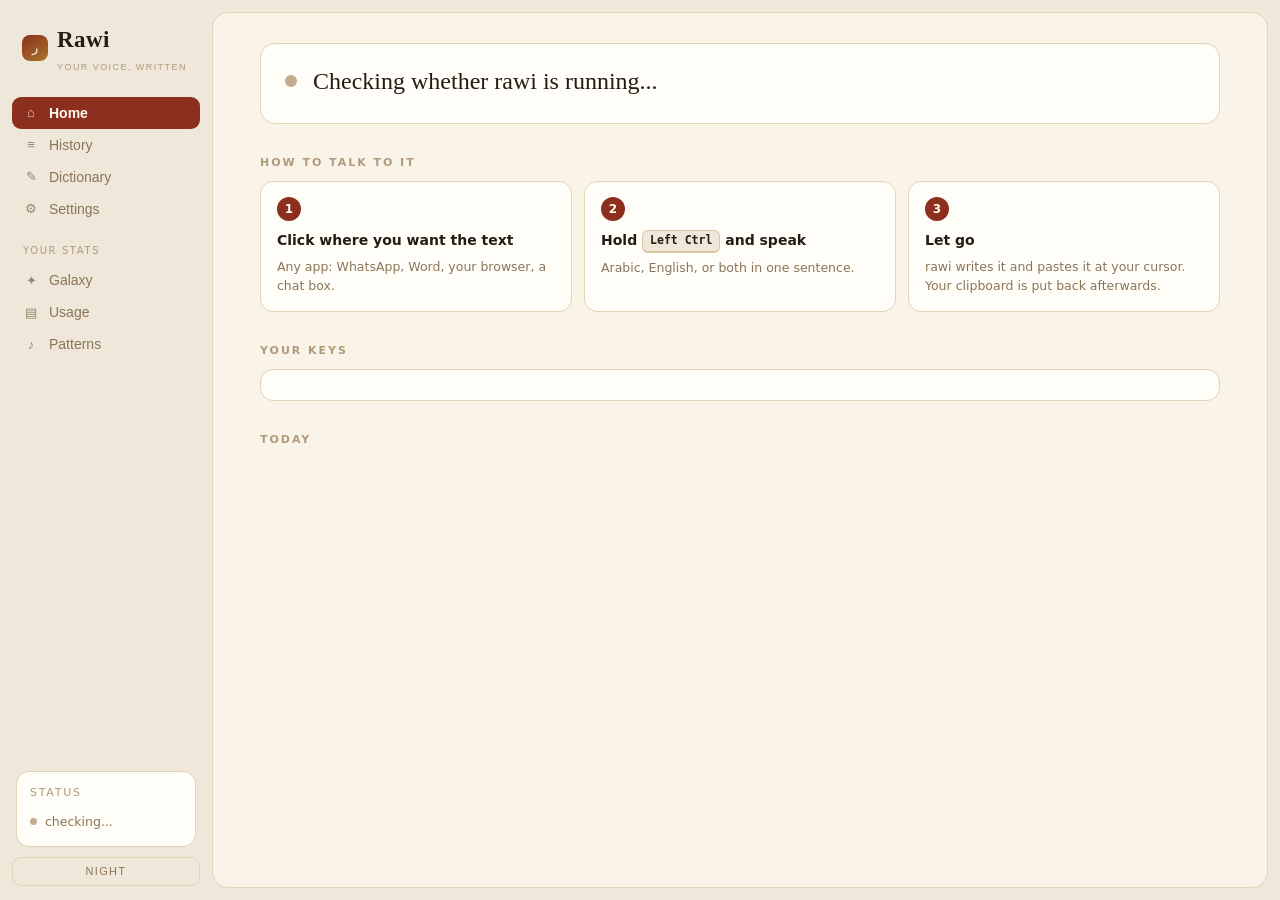
==== commit 0e083484: "hub: Galaxy with four views, and seven more insights on Patterns Galaxy (was Sky) draws the same lin" ====
--- a/app.html
+++ b/app.html
@@ -172,6 +172,7 @@
 .fchip{border:1px solid rgba(240,220,180,.18);background:rgba(255,245,225,.05);color:#c9b894;border-radius:999px;
   padding:4px 11px;font:12px/1.4 ui-sans-serif,system-ui;cursor:pointer}
 .fchip.on{background:#e8b34a;border-color:#e8b34a;color:#1a1206}
+.viewbar{position:absolute;left:14px;top:12px;display:flex;gap:6px;z-index:2}
 .skycount{position:absolute;right:16px;bottom:15px;color:#7a6a4f;font-size:11.5px;letter-spacing:.04em}
 
 .skygear{position:absolute;right:12px;top:11px;width:26px;height:26px;border-radius:50%;cursor:pointer;
@@ -207,6 +208,20 @@
 .fx .n{margin-left:auto;color:var(--faint);font-size:11.5px}
 .langbar{display:flex;height:10px;border-radius:6px;overflow:hidden;margin:10px 0 8px;background:var(--line)}
 .langbar i{display:block;height:100%}
+.wk,.lw{display:flex;align-items:flex-end;gap:6px;margin-top:12px}
+.wk>div,.lw>div{flex:1;display:flex;flex-direction:column;align-items:center;gap:4px;font-size:10px;color:var(--faint)}
+.wk i{display:block;width:100%;max-width:28px;background:var(--accent);opacity:.75;border-radius:3px 3px 0 0}
+.lw .stack{width:100%;max-width:44px;display:flex;flex-direction:column;border-radius:4px;overflow:hidden;min-height:2px}
+.lw .stack i{display:block;width:100%}
+.lw span{white-space:nowrap}
+.lkey{display:flex;gap:6px;align-items:center;font-size:11px;color:var(--dim);margin-top:10px}
+.lkey i{display:inline-block;width:10px;height:10px;border-radius:3px;margin-left:8px}
+.lkey i:first-child{margin-left:0}
+.lrow,.arow{display:grid;grid-template-columns:70px 1fr 40px;gap:10px;align-items:center;padding:5px 0;font-size:12.5px}
+.arow{grid-template-columns:130px 1fr 36px}
+.lrow b{font-weight:600;text-align:right}
+.abar.split{display:flex;opacity:1}
+.abar.split i{display:block;height:100%;border-radius:0;opacity:.9}
 
 /* ---- home, notes, settings sections ---- */
 :root{--edge:var(--line); --warn:#a8641c}
@@ -260,7 +275,7 @@
     <button id="t-dict" onclick="tab('dict')"><span class="i">✎</span>Dictionary</button>
     <button id="t-set" onclick="tab('set')"><span class="i">⚙</span>Settings</button>
     <div class="navlabel">Your stats</div>
-    <button id="t-sky" onclick="tab('sky')"><span class="i">✦</span>Sky</button>
+    <button id="t-sky" onclick="tab('sky')"><span class="i">✦</span>Galaxy</button>
     <button id="t-usage" onclick="tab('usage')"><span class="i">▤</span>Usage</button>
     <button id="t-voice" onclick="tab('voice')"><span class="i">♪</span>Patterns</button>
   </nav>
@@ -301,14 +316,20 @@
 </section>
 
 <section id="v-sky" class="hidden">
-  <h1>Sky</h1>
-  <div class="sub">Every line you have said is a star: the newest near the centre, older ones further out, bigger for longer lines. Hover a star to read it, scroll to zoom, drag to move. The gear changes what the colours mean.</div>
+  <h1>Galaxy</h1>
+  <div class="sub">Every line you have said, drawn four ways. <span id="sky-desc"></span> Hover to read a line, scroll to zoom, drag to move. The gear changes what the colours mean.</div>
   <div class="note histoff" hidden></div>
   <div class="room">
     <div class="rdate" id="r-date"></div>
     <div class="sky">
       <canvas id="sky"></canvas>
       <div class="sky-tip" id="sky-tip"></div>
+      <div class="viewbar">
+        <button class="fchip" data-v="galaxy" onclick="skyView('galaxy')">galaxy</button>
+        <button class="fchip" data-v="clock" onclick="skyView('clock')">clock</button>
+        <button class="fchip" data-v="river" onclick="skyView('river')">river</button>
+        <button class="fchip" data-v="words" onclick="skyView('words')">words</button>
+      </div>
       <div class="skybar">
         <button class="fchip on" data-f="all" onclick="skyFilter('all')">all</button>
         <button class="fchip" data-f="en" onclick="skyFilter('en')">english</button>
@@ -361,6 +382,14 @@
     <div class="card vcard wide2"><div class="k">when you speak</div><div class="hours" id="v-hours"></div><div class="hoursx" id="v-hoursx"></div><div class="hint" id="v-hours-d"></div></div>
     <div class="card vcard wide2"><div class="k">your two languages</div><div id="v-langs"></div></div>
     <div class="card vcard wide2"><div class="k">fastest / slowest, with the line</div><div id="v-pace"></div></div>
+    <div class="card vcard"><div class="k">your rhythm</div><div id="v-rhythm"></div></div>
+    <div class="card vcard"><div class="k">days of the week</div><div class="wk" id="v-wk"></div><div class="hint" id="v-wk-d"></div></div>
+    <div class="card vcard wide2"><div class="k">how your languages mix, week by week</div><div class="lw" id="v-lw"></div>
+      <div class="lkey"><i style="background:#7fd6bd"></i>Arabic <i style="background:#f0c46a"></i>English <i style="background:#c4a8f0"></i>both in one line</div></div>
+    <div class="card vcard"><div class="k">words per line</div><div id="v-len"></div></div>
+    <div class="card vcard"><div class="k">your vocabulary</div><div id="v-vocab"></div></div>
+    <div class="card vcard wide2"><div class="k">which language, where</div><div id="v-apps"></div></div>
+    <div class="card vcard wide2"><div class="k">moods in your lines</div><div class="vw" id="v-moods"></div><div class="hint">Counted from the words each line used, when mood emoji are on.</div></div>
   </div>
 </section>
 <section id="v-usage" class="hidden">
@@ -543,7 +572,7 @@
   if(name==='hist') loadHistory();
   if(name==='voice') loadVoice();
   if(name==='dict') renderDict();
-  if(name==='sky') drawSky();
+  if(name==='sky'){ paintViews(); drawSky(); }
   if(name==='set'){ fillCfg(); earPaint(); loadSamples(); }
 }
 
@@ -688,15 +717,28 @@
 
 /* ---------- the sky: every dictation a star ---------- */
 const SKY={stars:[],days:30,win:0,k:1,tx:0,ty:0,theta:0,hover:-1,raf:0,last:0,drag:null,
-  filter:'all',colorBy:'lang',sizeBy:'words',rings:true,threads:false,drift:true};
+  filter:'all',colorBy:'lang',sizeBy:'words',rings:true,threads:false,drift:true,view:'galaxy'};
+const SKY_VIEWS={
+  galaxy:'Galaxy: the newest lines near the centre, older ones further out, bigger for longer lines.',
+  clock:'Clock: a 24-hour dial. Midnight is at the top, so you can see what time of day you talk; newer lines sit nearer the middle.',
+  river:'River: time runs left to right, with Arabic, mixed and English lines in their own lanes.',
+  words:'Words: the words you use most in the lines shown, bigger for more often. Click one to read the lines it came from.'};
 function skyPrefs(){
   try{ const s=JSON.parse(localStorage.getItem('rawi-sky')||'{}');
-    for(const k of ['filter','colorBy','sizeBy','rings','threads','drift','win']) if(k in s) SKY[k]=s[k];
+    for(const k of ['filter','colorBy','sizeBy','rings','threads','drift','win','view']) if(k in s) SKY[k]=s[k];
   }catch(e){}
+  if(!SKY_VIEWS[SKY.view]) SKY.view='galaxy';
   SKY.k = 1; SKY.tx = 0; SKY.ty = 0;
 }
 function skySave(){ try{ localStorage.setItem('rawi-sky', JSON.stringify(
-  {filter:SKY.filter,colorBy:SKY.colorBy,sizeBy:SKY.sizeBy,rings:SKY.rings,threads:SKY.threads,drift:SKY.drift,win:SKY.win})); }catch(e){} }
+  {filter:SKY.filter,colorBy:SKY.colorBy,sizeBy:SKY.sizeBy,rings:SKY.rings,threads:SKY.threads,drift:SKY.drift,win:SKY.win,view:SKY.view})); }catch(e){} }
+function skyView(v){
+  SKY.view=v; SKY.k=1; SKY.tx=0; SKY.ty=0; SKY.hover=-1; skySave(); paintViews(); drawSky();
+}
+function paintViews(){
+  document.querySelectorAll('.viewbar .fchip').forEach(b=>b.classList.toggle('on', b.dataset.v===SKY.view));
+  const d=$('sky-desc'); if(d) d.textContent=SKY_VIEWS[SKY.view];
+}
 async function loadSky(){
   try{
     const g = await pywebview.api.galaxy(SKY.win||0);
@@ -757,6 +799,26 @@
   if(SKY.sizeBy==='even') return 2.3;
   return 1.7 + Math.min(s.w,70)*0.045;
 }
+// words that say nothing about you, kept out of the Words view (English and Arabic)
+const SKY_STOP=new Set(("the and for you that this with have are was but not just what your from they will can its it's get got all about "+
+  "there their would could should been one out like then them when his her she him our were has had into also very really yes okay well "+
+  "too more some any how why who which where here now than these those i'm don't can't let's gonna wanna yeah "+
+  "في من على عن الى إلى مع ان أن إن هذا هذه ذلك تلك هو هي هم انا أنا كنت كان كانت ما لا لم لن قد كل بعض غير بين عند حتى لو ثم او أو يا اي أي "+
+  "شي شيء يعني بس لكن انه أنه انها أنها كذا زي اللي وش ايش").split(/\s+/));
+function lineScript(t){ const a=/[؀-ۿ]/.test(t), e=/[A-Za-z]/.test(t); return a&&e?'mixed':(a?'ar':(e?'en':'other')); }
+const LANE={ar:-1, mixed:0, other:0, en:1};
+// the clock dial shrinks to fit the frame, labels included
+function clockFit(W,H){ return Math.max(0.4, Math.min(1, (Math.min(W,H)/2-48)/240)); }
+// where a star sits before pan and zoom, for each view; W and H are the canvas size
+function skyWorld(s,W,H){
+  if(SKY.view==='clock'){ const ang=s.a*Math.PI*2-Math.PI/2, f=clockFit(W,H); return [Math.cos(ang)*s.wr*f, Math.sin(ang)*s.wr*f]; }
+  if(SKY.view==='river'){
+    const maxH=SKY.maxH||24;
+    const jit=((skyHash((s.t||'')+s.d)%1000)/1000-0.5)*H*0.15;
+    return [W*0.42-(s.h/maxH)*W*0.84, LANE[lineScript(s.t||'')]*H*0.27+jit];
+  }
+  return [s.wx, s.wy];
+}
 function drawSky(){
   const cv=document.getElementById('sky'); if(!cv) return;
   const dpr=window.devicePixelRatio||1, W=cv.clientWidth, H=cv.clientHeight;
@@ -764,24 +826,55 @@
     cv.width=Math.round(W*dpr); cv.height=Math.round(H*dpr);
   }
   const g=cv.getContext('2d'); g.setTransform(dpr,0,0,dpr,0,0); g.clearRect(0,0,W,H);
-  const cx=W/2+SKY.tx, cy=H/2+SKY.ty, k=SKY.k, th=SKY.theta;
+  if(SKY.view==='words'){ drawWords(g,W,H); return; }
+  const cx=W/2+SKY.tx, cy=H/2+SKY.ty, k=SKY.k, th=(SKY.view==='galaxy'?SKY.theta:0);
   const cos=Math.cos(th), sin=Math.sin(th);
   const P=(x,y)=>{ const rx=x*cos-y*sin, ry=x*sin+y*cos; return [cx+rx*k, cy+ry*k]; };
-  // rings
-  if(SKY.rings){
-    const maxH=SKY.maxH||24, denom=Math.log1p(maxH);
-    const rings=[1,7,30,90,365].filter(d=>d*24<=maxH*1.02);
-    g.save(); g.strokeStyle='rgba(220,190,140,.10)'; g.setLineDash([2,6]);
-    for(const d of rings){
-      const r=(14+200*Math.log1p(d*24)/denom)*k;
-      g.beginPath(); g.arc(cx,cy,r,0,Math.PI*2); g.stroke();
-      g.fillStyle='rgba(200,180,140,.34)'; g.font='10px ui-sans-serif,system-ui';
-      g.fillText(d===1?'1 day':(d+' days'), cx+r*0.707+6, cy-r*0.707-4);
+  const maxH=SKY.maxH||24, denom=Math.log1p(maxH);
+  const marks=[1,7,30,90,365].filter(d=>d*24<=maxH*1.02);
+  g.save(); g.font='10px ui-sans-serif,system-ui';
+  if(SKY.view==='river'){
+    // lanes, and a line for each of 1, 7, 30... days ago
+    [['Arabic',-1],['both',0],['English',1]].forEach(([n,l])=>{
+      const y=cy+l*H*0.27*k;
+      g.fillStyle='rgba(240,220,180,.035)'; g.fillRect(0,y-H*0.1*k,W,H*0.2*k);
+      g.fillStyle='rgba(200,180,140,.5)'; g.fillText(n,12,y-H*0.1*k+12);
+    });
+    g.strokeStyle='rgba(220,190,140,.12)'; g.setLineDash([2,6]);
+    let lastX=Infinity;                                 // newest first, so close labels give way to "now"
+    [0].concat(marks).forEach(d=>{
+      const x=cx+(W*0.42-(d*24/maxH)*W*0.84)*k;
+      g.beginPath(); g.moveTo(x,0); g.lineTo(x,H); g.stroke();
+      if(lastX-x<80) return; lastX=x;
+      g.fillStyle='rgba(200,180,140,.45)'; g.fillText(d===0?'now':(d===1?'1 day ago':d+' days ago'),x+4,H-48);
+    });
+  } else {
+    if(SKY.rings || SKY.view==='clock'){
+      g.strokeStyle='rgba(220,190,140,.10)'; g.setLineDash([2,6]);
+      for(const d of marks){
+        const r=(14+200*Math.log1p(d*24)/denom)*k*(SKY.view==='clock'?clockFit(W,H):1);
+        g.beginPath(); g.arc(cx,cy,r,0,Math.PI*2); g.stroke();
+        g.fillStyle='rgba(200,180,140,.34)';
+        g.fillText(d===1?'1 day':(d+' days'), cx+r*0.707+6, cy-r*0.707-4);
+      }
     }
-    g.restore();
+    if(SKY.view==='clock'){
+      // the dial: a tick every hour, a label every three, midnight at the top
+      g.setLineDash([]); const R=(14+200)*clockFit(W,H)*k+12;
+      for(let h=0;h<24;h++){
+        const a=h/24*Math.PI*2-Math.PI/2, long=h%3===0;
+        g.strokeStyle=long?'rgba(240,196,106,.45)':'rgba(220,190,140,.18)';
+        g.beginPath(); g.moveTo(cx+Math.cos(a)*R,cy+Math.sin(a)*R);
+        g.lineTo(cx+Math.cos(a)*(R+(long?10:5)),cy+Math.sin(a)*(R+(long?10:5))); g.stroke();
+        if(long){ g.fillStyle='rgba(240,220,180,.6)'; g.textAlign='center'; g.textBaseline='middle';
+          g.fillText(String(h).padStart(2,'0')+':00', cx+Math.cos(a)*(R+24), cy+Math.sin(a)*(R+24)); }
+      }
+      g.textAlign='start'; g.textBaseline='alphabetic';
+    }
   }
-  // threads: one faint line per day, joining that day's stars in order of the hour
-  if(SKY.threads){
+  g.restore();
+  // threads: one faint line per day, joining that day's stars in order of the hour (galaxy only)
+  if(SKY.threads && SKY.view==='galaxy'){
     const byDay={};
     SKY.stars.forEach(s=>{ if(skyShow(s)===false) return; const d=Math.floor(s.h/24); (byDay[d]=byDay[d]||[]).push(s); });
     g.save(); g.strokeStyle='rgba(240,196,106,.16)'; g.lineWidth=1;
@@ -797,17 +890,20 @@
     }
     g.restore();
   }
-  // core
-  const core=g.createRadialGradient(cx,cy,0,cx,cy,120*k);
-  core.addColorStop(0,'rgba(240,196,106,.22)'); core.addColorStop(1,'rgba(240,196,106,0)');
-  g.fillStyle=core; g.beginPath(); g.arc(cx,cy,120*k,0,Math.PI*2); g.fill();
+  if(SKY.view!=='river'){
+    const core=g.createRadialGradient(cx,cy,0,cx,cy,120*k);
+    core.addColorStop(0,'rgba(240,196,106,.22)'); core.addColorStop(1,'rgba(240,196,106,0)');
+    g.fillStyle=core; g.beginPath(); g.arc(cx,cy,120*k,0,Math.PI*2); g.fill();
+  }
   // stars
   const now=performance.now();
   let shown=0;
   SKY.stars.forEach((s,i)=>{
+    s.px=undefined;
     if(skyShow(s)===false) return;
     shown++;
-    const [x,y]=P(s.wx,s.wy);
+    const [wx,wy]=skyWorld(s,W,H);
+    const [x,y]=P(wx,wy); s.px=x; s.py=y;
     if(x<-40||y<-40||x>W+40||y>H+40) return;
     const base=skyRadius(s)*Math.max(0.55,Math.min(1.6,k*0.85));
     let al = s.f==='red'?0.45:(s.f==='amber'?0.72:(s.f==='none'?0.52:0.94));
@@ -824,6 +920,49 @@
   const c=document.getElementById('sky-count');
   if(c) c.textContent = shown+' stars'+(SKY.k>1.02?'  ·  '+SKY.k.toFixed(1)+'×':'');
 }
+// the Words view: laid out once per filter and window, then only drawn
+const WORDS={key:'',boxes:[],lines:0};
+function layoutWords(g){
+  const counts={}; let lines=0;
+  SKY.stars.forEach(s=>{
+    if(skyShow(s)===false) return; lines++;
+    const seen=new Set();
+    // Arabic letters and harakat, but not the punctuation (، ؟ ؛) that shares the block
+    ((s.t||'').toLowerCase().match(/[\w\u0621-\u063A\u0641-\u065F\u0670-\u06D3']+/g)||[]).forEach(t=>{
+      if(t.length<3||SKY_STOP.has(t)||/^\d+$/.test(t)||seen.has(t)) return;
+      seen.add(t); counts[t]=(counts[t]||0)+1;
+    });
+  });
+  const top=Object.entries(counts).sort((a,b)=>b[1]-a[1]).slice(0,48);
+  const max=top.length?top[0][1]:1, min=top.length?top[top.length-1][1]:1;
+  const placed=[];
+  top.forEach(([w,n])=>{
+    const size=12+32*Math.sqrt((n-min)/Math.max(1,max-min));
+    g.font='600 '+size+'px "Segoe UI",system-ui,sans-serif';
+    const tw=g.measureText(w).width+8, th=size*1.1;
+    let x=0, y=0;
+    for(let step=0; step<4000; step++){                 // walk out along a spiral until the word fits
+      const t=step*0.1, r=2.2*t; x=Math.cos(t)*r*1.7; y=Math.sin(t)*r*0.85;
+      if(!placed.some(p=>Math.abs(p.x-x)<(p.tw+tw)/2 && Math.abs(p.y-y)<(p.th+th)/2)) break;
+    }
+    placed.push({w,n,x,y,tw,th,size,col:/[؀-ۿ]/.test(w)?'#7fd6bd':'#f0c46a'});
+  });
+  WORDS.boxes=placed; WORDS.lines=lines;
+}
+function drawWords(g,W,H){
+  const key=[SKY.filter,SKY.win,SKY.stars.length].join('|');
+  if(WORDS.key!==key){ layoutWords(g); WORDS.key=key; }
+  const cx=W/2+SKY.tx, cy=H/2+SKY.ty, k=SKY.k;
+  g.textAlign='center'; g.textBaseline='middle';
+  WORDS.boxes.forEach((b,i)=>{
+    g.font='600 '+(b.size*k)+'px "Segoe UI",system-ui,sans-serif';
+    g.fillStyle=b.col; g.globalAlpha=(i===SKY.hover?1:0.86);
+    g.fillText(b.w, cx+b.x*k, cy+b.y*k);
+  });
+  g.globalAlpha=1; g.textAlign='start'; g.textBaseline='alphabetic';
+  const c=document.getElementById('sky-count');
+  if(c) c.textContent = WORDS.boxes.length ? WORDS.boxes.length+' words from '+WORDS.lines+' lines' : 'not enough lines yet';
+}
 function skyTick(ts){
   if(ts-SKY.last>40){
     if(SKY.drift) SKY.theta+=0.00016;
@@ -832,18 +971,18 @@
   SKY.raf=requestAnimationFrame(skyTick);
 }
 function skyPick(e){
-  const cv=document.getElementById('sky'); if(!cv||!SKY.stars.length) return -1;
+  const cv=document.getElementById('sky'); if(!cv) return -1;
   const r=cv.getBoundingClientRect(), mx=e.clientX-r.left, my=e.clientY-r.top;
-  const W=cv.clientWidth, H=cv.clientHeight, cx=W/2+SKY.tx, cy=H/2+SKY.ty;
-  const cos=Math.cos(-SKY.theta), sin=Math.sin(-SKY.theta);
+  if(SKY.view==='words'){
+    const W=cv.clientWidth, H=cv.clientHeight, cx=W/2+SKY.tx, cy=H/2+SKY.ty, k=SKY.k;
+    let best=-1;
+    WORDS.boxes.forEach((b,i)=>{ if(Math.abs(cx+b.x*k-mx)<b.tw*k/2 && Math.abs(cy+b.y*k-my)<b.th*k/2) best=i; });
+    return best;
+  }
   let best=-1, bd=13*13;
   SKY.stars.forEach((s,i)=>{
-    if(skyShow(s)===false) return;
-    const dx=(cx, s.wx*SKY.k), dy=s.wy*SKY.k;
-    const px=dx, py=dy;
-    const rx=px*cos-py*sin, ry=px*sin+py*cos;
-    const X=cx+rx, Y=cy+ry;
-    const d=(X-mx)*(X-mx)+(Y-my)*(Y-my);
+    if(s.px===undefined) return;
+    const d=(s.px-mx)*(s.px-mx)+(s.py-my)*(s.py-my);
     if(d<bd){ bd=d; best=i; }
   });
   return best;
@@ -857,8 +996,13 @@
   SKY.hover=i;
   const tip=document.getElementById('sky-tip');
   if(i<0){ tip.style.opacity=0; return; }
+  if(SKY.view==='words'){
+    const b=WORDS.boxes[i];
+    tip.innerHTML='<b>'+esc(b.w)+'</b>in '+b.n+(b.n===1?' line':' lines')+' · click to read them';
+  } else {
   const s=SKY.stars[i];
   tip.innerHTML='<b>'+esc(s.d)+(s.app?' · '+esc(s.app.split(':')[0]):'')+(s.m?' · '+esc(s.m):'')+'</b>'+(s.e?esc(s.e)+' ':'')+esc(s.t);
+  }
   tip.style.left=Math.max(10,Math.min(mx+14, W-350))+'px';
   tip.style.top=Math.max(8,my-54)+'px'; tip.style.opacity=1;
 }
@@ -890,6 +1034,7 @@
   if(SKY.moved) { SKY.moved=false; return; }
   const i=skyPick(e); if(i<0) return;
   SKY.hover=i;
+  if(SKY.view==='words'){ voiceFind(WORDS.boxes[i].w); return; }
   const s=SKY.stars[i];
   tab('hist'); const q=document.getElementById('q'); if(q){ q.value=s.t.slice(0,32); loadHistory(); }
 }
@@ -905,7 +1050,7 @@
   cv.addEventListener('wheel', skyWheel, {passive:false});
   cv.addEventListener('dblclick', skyReset);
   window.addEventListener('resize', ()=>drawSky());
-  loadSky(); skyCfgPaint();
+  loadSky(); skyCfgPaint(); paintViews();
   if(!SKY.raf) SKY.raf=requestAnimationFrame(skyTick);
 }
 
@@ -942,6 +1087,37 @@
     '<span style="font:600 15px/1.2 var(--display);color:var(--text)">'+p.wpm+' wpm</span></div>'+
     '<div class="hint" style="margin-top:4px">'+esc(p.line||'—')+'</div></div>';
   $('v-pace').innerHTML = pc('slowest', v.slowest) + pc('fastest', v.fastest);
+  renderInsights(v.insights);
+}
+const LCOL={ar:'#7fd6bd', en:'#f0c46a', mixed:'#c4a8f0'};
+function renderInsights(I){
+  if(!I) return;
+  const big=(v,u)=>'<div class="big" style="font-size:26px">'+v+(u?' <small style="font-size:12px;color:var(--dim);font-family:inherit">'+u+'</small>':'')+'</div>';
+  $('v-rhythm').innerHTML = big(I.active_days, I.active_days===1?'day you spoke':'days you spoke')+
+    '<div class="hint">longest run: '+I.longest_run+' days in a row'+
+    (I.best_day ? ' · biggest day: '+esc(I.best_day.d)+', '+I.best_day.words+' words' : '')+'</div>';
+  const W=['Sun','Mon','Tue','Wed','Thu','Fri','Sat'], wm=Math.max(1,...I.weekdays);
+  $('v-wk').innerHTML = I.weekdays.map((n,i)=>'<div title="'+W[i]+' · '+n+' lines"><i style="height:'+Math.max(2,Math.round(n/wm*60))+'px"></i><span>'+W[i][0]+'</span></div>').join('');
+  const top=I.weekdays.indexOf(wm);
+  $('v-wk-d').textContent = wm>1 ? W[top]+' is your talkiest day ('+wm+' lines)' : '';
+  const lwm=Math.max(1,...I.lang_weeks.map(b=>b.ar+b.en+b.mixed));
+  $('v-lw').innerHTML = I.lang_weeks.map(b=>{ const t=b.ar+b.en+b.mixed;
+    return '<div title="week of '+esc(b.from)+' · '+t+' lines"><div class="stack" style="height:'+Math.round(t/lwm*80)+'px">'+
+      ['mixed','en','ar'].map(k=>b[k]?'<i style="flex:'+b[k]+';background:'+LCOL[k]+'"></i>':'').join('')+'</div><span>'+esc(b.from)+'</span></div>'; }).join('');
+  const L=I.avg_len, lm=Math.max(1,L.ar,L.en,L.mixed);
+  $('v-len').innerHTML = [['ar','Arabic'],['en','English'],['mixed','Both']].map(([k,n])=>
+    '<div class="lrow"><span>'+n+'</span><span class="abar"><i style="width:'+Math.round(L[k]/lm*100)+'%;background:'+LCOL[k]+'"></i></span><b>'+L[k]+'</b></div>').join('')+
+    '<div class="hint">average words in a line, by the script it was written in</div>';
+  const V=I.vocab;
+  $('v-vocab').innerHTML = big(V.unique.toLocaleString(), 'different words')+
+    '<div class="hint">out of '+V.total.toLocaleString()+' words said · '+V.new_week+' new this week</div>'+
+    (V.new_examples.length ? '<div class="vw" style="margin-top:8px">'+V.new_examples.map(w=>'<button onclick="voiceFind(\''+esc(w).replace(/'/g,'')+'\')">'+esc(w)+'</button>').join('')+'</div>' : '');
+  $('v-apps').innerHTML = I.apps_lang.length ? I.apps_lang.map(a=>
+    '<div class="arow"><span class="an">'+esc(a.app)+'</span><span class="abar split">'+
+      ['ar','en','mixed'].map(k=>a[k]?'<i style="flex:'+a[k]+';background:'+LCOL[k]+'"></i>':'').join('')+
+    '</span><span class="ac">'+a.n+'</span></div>').join('') : '<div class="hint">No app names recorded yet.</div>';
+  $('v-moods').innerHTML = I.moods.length ? I.moods.map(m=>'<button title="'+m.n+' lines">'+esc(m.e)+' '+esc(m.m)+'<b>'+m.n+'</b></button>').join('')
+    : '<div class="hint">No moods yet.</div>';
 }
 function voiceFind(w){ tab('hist'); const q=$('q'); if(q){ q.value=w; loadHistory(); } }
 
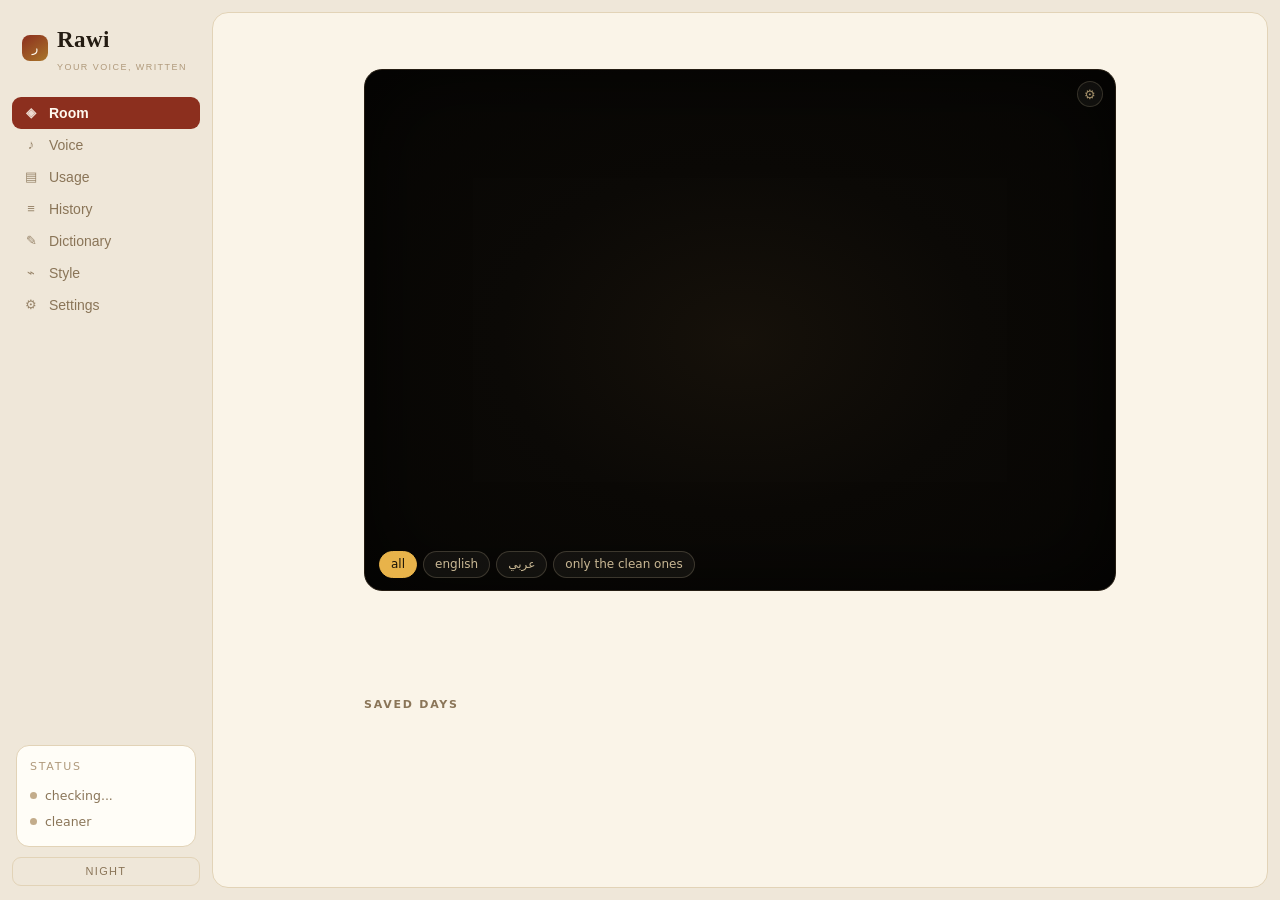
==== commit e8f10030: "rawi_core: one system adapter for Windows/macOS/Linux, testable modules, macOS fixes rawi ran on Win" ====
--- a/app.html
+++ b/app.html
@@ -63,20 +63,15 @@
 .tabs{display:flex;gap:22px;border-bottom:1px solid var(--line);margin:6px 0 18px}
 .tabs button{background:none;border:0;padding:9px 0 11px;color:var(--dim);font:13px/1 "Segoe UI",sans-serif;cursor:pointer;border-bottom:2px solid transparent;margin-bottom:-1px}
 .tabs button.on{color:var(--text);border-bottom-color:var(--accent);font-weight:600}
-.heat{display:grid;grid-auto-flow:column;grid-template-rows:repeat(7,auto);grid-template-columns:repeat(var(--wk,26),1fr);gap:3px}
-.heat i{border-radius:3px;background:color-mix(in srgb,var(--text) 8%,transparent);border:1px solid transparent;display:block;aspect-ratio:1}
-.heatgrid{flex:1;min-width:0}
-.heatmonths{display:grid;grid-template-columns:repeat(var(--wk,26),1fr);gap:3px;height:14px;margin-bottom:4px;
-  font-size:10px;color:var(--faint);white-space:nowrap}
-.heatdays{display:grid;grid-template-rows:14px repeat(7,1fr);row-gap:3px;padding-top:4px;font-size:9.5px;color:var(--faint);text-align:right}
-.heatdays span:first-child{height:14px}
+.heat{display:grid;grid-auto-flow:column;grid-template-rows:repeat(7,15px);grid-auto-columns:15px;gap:4px}
+.heat i{border-radius:3px;background:var(--hover);border:1px solid transparent;display:block}
 .heat i.l1{background:color-mix(in srgb,var(--accent) 25%,transparent)}
 .heat i.l2{background:color-mix(in srgb,var(--accent) 50%,transparent)}
 .heat i.l3{background:color-mix(in srgb,var(--accent) 75%,transparent)}
 .heat i.l4{background:var(--accent)}
-.heatwrap{display:flex;gap:8px;align-items:stretch}
+.heatwrap{display:flex;gap:16px;align-items:flex-start}
 .legend{display:flex;align-items:center;gap:5px;color:var(--faint);font-size:11px;margin-top:10px}
-.legend i{width:11px;height:11px;border-radius:3px;display:block;background:color-mix(in srgb,var(--text) 8%,transparent)}
+.legend i{width:11px;height:11px;border-radius:3px;display:block;background:var(--hover)}
 .legend i.l1{background:color-mix(in srgb,var(--accent) 25%,transparent)}
 .legend i.l2{background:color-mix(in srgb,var(--accent) 50%,transparent)}
 .legend i.l3{background:color-mix(in srgb,var(--accent) 75%,transparent)}
@@ -97,7 +92,7 @@
 .btn.ghost{background:none;border:1px solid var(--stroke);color:var(--dim);font-weight:400;margin-left:8px}
 .hint{color:var(--faint);font-size:11.5px;margin-top:8px;max-width:560px}
 .empty{color:var(--faint);padding:18px 0}
-.hidden,[hidden]{display:none!important}
+.hidden{display:none!important}
 table{width:100%;border-collapse:collapse}
 th{text-align:left;font-size:10.5px;letter-spacing:.13em;text-transform:uppercase;color:var(--faint);font-weight:600;padding:10px 8px;border-bottom:1px solid var(--line)}
 td{padding:11px 8px;border-bottom:1px solid var(--rowline);font-size:13.5px}
@@ -172,7 +167,6 @@
 .fchip{border:1px solid rgba(240,220,180,.18);background:rgba(255,245,225,.05);color:#c9b894;border-radius:999px;
   padding:4px 11px;font:12px/1.4 ui-sans-serif,system-ui;cursor:pointer}
 .fchip.on{background:#e8b34a;border-color:#e8b34a;color:#1a1206}
-.viewbar{position:absolute;left:14px;top:12px;display:flex;gap:6px;z-index:2}
 .skycount{position:absolute;right:16px;bottom:15px;color:#7a6a4f;font-size:11.5px;letter-spacing:.04em}
 
 .skygear{position:absolute;right:12px;top:11px;width:26px;height:26px;border-radius:50%;cursor:pointer;
@@ -208,82 +202,25 @@
 .fx .n{margin-left:auto;color:var(--faint);font-size:11.5px}
 .langbar{display:flex;height:10px;border-radius:6px;overflow:hidden;margin:10px 0 8px;background:var(--line)}
 .langbar i{display:block;height:100%}
-.wk,.lw{display:flex;align-items:flex-end;gap:6px;margin-top:12px}
-.wk>div,.lw>div{flex:1;display:flex;flex-direction:column;align-items:center;gap:4px;font-size:10px;color:var(--faint)}
-.wk i{display:block;width:100%;max-width:28px;background:var(--accent);opacity:.75;border-radius:3px 3px 0 0}
-.lw .stack{width:100%;max-width:44px;display:flex;flex-direction:column;border-radius:4px;overflow:hidden;min-height:2px}
-.lw .stack i{display:block;width:100%}
-.lw span{white-space:nowrap}
-.lkey{display:flex;gap:6px;align-items:center;font-size:11px;color:var(--dim);margin-top:10px}
-.lkey i{display:inline-block;width:10px;height:10px;border-radius:3px;margin-left:8px}
-.lkey i:first-child{margin-left:0}
-.lrow,.arow{display:grid;grid-template-columns:70px 1fr 40px;gap:10px;align-items:center;padding:5px 0;font-size:12.5px}
-.arow{grid-template-columns:130px 1fr 36px}
-.lrow b{font-weight:600;text-align:right}
-.abar.split{display:flex;opacity:1}
-.abar.split i{display:block;height:100%;border-radius:0;opacity:.9}
-
-/* ---- home, notes, settings sections ---- */
-:root{--edge:var(--line); --warn:#a8641c}
-:root[data-theme="night"]{--warn:#e0a24a}
-.navlabel{margin:18px 11px 6px;font-size:10px;letter-spacing:.16em;text-transform:uppercase;color:var(--faint)}
-.kchip{display:inline-block;font:600 11.5px/1 Consolas,monospace;color:var(--text);background:var(--bg);border:1px solid var(--stroke);
-  border-bottom-width:2px;border-radius:6px;padding:4px 7px;vertical-align:1px;white-space:nowrap}
-.banner{display:flex;gap:16px;align-items:flex-start;background:var(--card);border:1px solid var(--line);border-radius:15px;padding:22px 24px}
-.bdot{width:12px;height:12px;border-radius:50%;background:var(--dot);flex:0 0 12px;margin-top:9px}
-.bdot.live{background:var(--good);box-shadow:0 0 10px var(--good)}
-.bdot.warn{background:var(--warn)}
-.btitle{font-family:var(--display);font-size:24px;line-height:1.3}
-.bline{color:var(--dim);font-size:13.5px;margin-top:4px;max-width:620px}
-.banner .btn{margin-top:14px}
-.note{border:1px solid color-mix(in srgb,var(--warn) 45%,var(--line));background:color-mix(in srgb,var(--warn) 9%,var(--card));
-  color:var(--text);border-radius:12px;padding:12px 15px;font-size:13px;margin:14px 0 18px;max-width:760px}
-.note a{color:var(--accent)}
-.note .btn{margin:10px 0 0;padding:7px 14px;font-size:12.5px}
-.steps3{display:grid;grid-template-columns:repeat(3,1fr);gap:12px}
-.steps3 .card{display:flex;flex-direction:column;gap:5px}
-.steps3 .n{width:24px;height:24px;border-radius:50%;background:var(--accent);color:var(--ink);display:grid;place-items:center;font-weight:600;font-size:12px;margin-bottom:4px}
-.steps3 b{font-weight:600;font-size:14px}
-.steps3 span:not(.kchip){color:var(--dim);font-size:12.5px}
-.keys{display:grid;grid-template-columns:auto 1fr;gap:9px 16px;align-items:center;font-size:13px}
-.keys .kd{color:var(--dim)}
-.today{display:flex;gap:26px;align-items:baseline;margin-bottom:6px}
-.today .v{font-size:26px}
-.more{display:inline-block;margin-top:10px;color:var(--accent);font-size:12.5px;cursor:pointer;background:none;border:0;padding:0}
-.sect{border-top:1px solid var(--line);margin-top:30px}
-.sect:first-of-type{border-top:0;margin-top:0}
-.sect > h2{margin-top:24px;font-size:12px;color:var(--accent)}
-.opt{font-weight:400;letter-spacing:.08em;color:var(--faint);margin-left:6px}
-.explain{color:var(--dim);font-size:13px;max-width:700px;margin:0 0 14px}
-.cstat{display:flex;gap:8px;align-items:center;margin-top:8px;color:var(--text);font-size:12.5px}
-.choice .sample{margin-top:10px}
-details.adv{margin-top:18px;border:1px solid var(--line);border-radius:12px;padding:10px 14px;background:var(--card)}
-details.adv summary{cursor:pointer;font-weight:600;font-size:13px;color:var(--text)}
-details.adv[open] summary{margin-bottom:10px}
-.savebar{position:sticky;bottom:-44px;margin:34px -34px -44px;padding:14px 34px 18px;background:var(--panel);
-  border-top:1px solid var(--line);display:flex;align-items:center;gap:6px;flex-wrap:wrap}
-.savebar .btn{margin-top:0}
-.savebar .hint{margin:0 0 0 10px}
 </style>
 </head>
 <body>
 <aside>
   <div class="brand"><div class="mark">ر</div><div><b>Rawi</b><span>your voice, written</span></div></div>
   <nav>
-    <button id="t-home" class="on" onclick="tab('home')"><span class="i">⌂</span>Home</button>
+    <button id="t-home" class="on" onclick="tab('home')"><span class="i">◈</span>Room</button>
+    <button id="t-voice" onclick="tab('voice')"><span class="i">♪</span>Voice</button>
+    <button id="t-usage" onclick="tab('usage')"><span class="i">▤</span>Usage</button>
     <button id="t-hist" onclick="tab('hist')"><span class="i">≡</span>History</button>
     <button id="t-dict" onclick="tab('dict')"><span class="i">✎</span>Dictionary</button>
+    <button id="t-style" onclick="tab('style')"><span class="i">⌁</span>Style</button>
     <button id="t-set" onclick="tab('set')"><span class="i">⚙</span>Settings</button>
-    <div class="navlabel">Your stats</div>
-    <button id="t-sky" onclick="tab('sky')"><span class="i">✦</span>Galaxy</button>
-    <button id="t-usage" onclick="tab('usage')"><span class="i">▤</span>Usage</button>
-    <button id="t-voice" onclick="tab('voice')"><span class="i">♪</span>Patterns</button>
   </nav>
   <div class="spacer"></div>
   <div class="sidecard">
     <div class="t">Status</div>
     <div class="r"><span class="dot" id="dot"></span><span id="statustext">checking...</span></div>
-    <div class="r" id="earrow" hidden><span class="dot live"></span><span>Always listening is on</span></div>
+    <div class="r"><span class="dot" id="dot2"></span><span id="cleanertext">cleaner</span></div>
   </div>
   <button class="themebtn" id="themebtn" onclick="toggleTheme()">Night</button>
 </aside>
@@ -291,50 +228,16 @@
 <div class="inner">
 
 <section id="v-home">
-  <div class="banner" id="h-banner">
-    <div class="bdot" id="h-dot"></div>
-    <div>
-      <div class="btitle" id="h-title">Checking whether rawi is running...</div>
-      <div class="bline" id="h-line"></div>
-      <button class="btn" id="h-start" hidden onclick="startRawi()">Start rawi</button>
-    </div>
-  </div>
-  <div class="note" id="h-cleanwarn" hidden>Cleanup is switched on, but no cleanup model is running on this computer, so rawi pastes exactly what it heard. <a href="#" onclick="tab('set');return false">Settings</a> explains what cleanup needs.</div>
-
-  <h2>How to talk to it</h2>
-  <div class="steps3">
-    <div class="card"><div class="n">1</div><b>Click where you want the text</b><span>Any app: WhatsApp, Word, your browser, a chat box.</span></div>
-    <div class="card"><div class="n">2</div><b>Hold <span class="kchip" id="h-hold">Left Ctrl</span> and speak</b><span>Arabic, English, or both in one sentence.</span></div>
-    <div class="card"><div class="n">3</div><b>Let go</b><span>rawi writes it and pastes it at your cursor. Your clipboard is put back afterwards.</span></div>
-  </div>
-
-  <h2>Your keys</h2>
-  <div class="card keys" id="h-keys"></div>
-
-  <h2>Today</h2>
-  <div id="h-today"></div>
-</section>
-
-<section id="v-sky" class="hidden">
-  <h1>Galaxy</h1>
-  <div class="sub">Every line you have said, drawn four ways. <span id="sky-desc"></span> Hover to read a line, scroll to zoom, drag to move. The gear changes what the colours mean.</div>
-  <div class="note histoff" hidden></div>
   <div class="room">
     <div class="rdate" id="r-date"></div>
     <div class="sky">
       <canvas id="sky"></canvas>
       <div class="sky-tip" id="sky-tip"></div>
-      <div class="viewbar">
-        <button class="fchip" data-v="galaxy" onclick="skyView('galaxy')">galaxy</button>
-        <button class="fchip" data-v="clock" onclick="skyView('clock')">clock</button>
-        <button class="fchip" data-v="river" onclick="skyView('river')">river</button>
-        <button class="fchip" data-v="words" onclick="skyView('words')">words</button>
-      </div>
       <div class="skybar">
         <button class="fchip on" data-f="all" onclick="skyFilter('all')">all</button>
         <button class="fchip" data-f="en" onclick="skyFilter('en')">english</button>
         <button class="fchip" data-f="ar" onclick="skyFilter('ar')">عربي</button>
-        <button class="fchip" data-f="clean" onclick="skyFilter('clean')" title="hide lines the cleanup model changed">unchanged by cleanup</button>
+        <button class="fchip" data-f="clean" onclick="skyFilter('clean')">only the clean ones</button>
       </div>
       <span class="skycount" id="sky-count"></span>
       <button class="skygear" id="sky-gear" onclick="skyCfgToggle()" title="sky settings">⚙</button>
@@ -371,9 +274,8 @@
 
 
 <section id="v-voice" class="hidden">
-  <h1>Patterns</h1>
-  <div class="sub">How you speak: your pace, the words you use most, the hours you talk, and how your two languages mix. Every number is counted from your own history (<span id="v-built">…</span>), and clicking a word shows the lines it came from.</div>
-  <div class="note histoff" hidden></div>
+  <h1>Your voice</h1>
+  <div class="sub">Recomputed from your own log every time this page opens — <span id="v-built">…</span>. Every number is a count of something you actually said, and every word below opens the lines that prove it.</div>
   <div class="vgrid">
     <div class="card vcard"><div class="k">pace, this week</div><div class="big" id="v-wpm">—</div><div class="hint" id="v-wpm-d">words per minute, spoken</div></div>
     <div class="card vcard"><div class="k">this week</div><div class="big" id="v-week">—</div><div class="hint" id="v-week-d"></div></div>
@@ -382,18 +284,9 @@
     <div class="card vcard wide2"><div class="k">when you speak</div><div class="hours" id="v-hours"></div><div class="hoursx" id="v-hoursx"></div><div class="hint" id="v-hours-d"></div></div>
     <div class="card vcard wide2"><div class="k">your two languages</div><div id="v-langs"></div></div>
     <div class="card vcard wide2"><div class="k">fastest / slowest, with the line</div><div id="v-pace"></div></div>
-    <div class="card vcard"><div class="k">your rhythm</div><div id="v-rhythm"></div></div>
-    <div class="card vcard"><div class="k">days of the week</div><div class="wk" id="v-wk"></div><div class="hint" id="v-wk-d"></div></div>
-    <div class="card vcard wide2"><div class="k">how your languages mix, week by week</div><div class="lw" id="v-lw"></div>
-      <div class="lkey"><i style="background:#7fd6bd"></i>Arabic <i style="background:#f0c46a"></i>English <i style="background:#c4a8f0"></i>both in one line</div></div>
-    <div class="card vcard"><div class="k">words per line</div><div id="v-len"></div></div>
-    <div class="card vcard"><div class="k">your vocabulary</div><div id="v-vocab"></div></div>
-    <div class="card vcard wide2"><div class="k">which language, where</div><div id="v-apps"></div></div>
-    <div class="card vcard wide2"><div class="k">moods in your lines</div><div class="vw" id="v-moods"></div><div class="hint">Counted from the words each line used, when mood emoji are on.</div></div>
   </div>
 </section>
 <section id="v-usage" class="hidden">
-  <div class="note histoff" hidden></div>
   <div class="hero">
     <p class="ar">كلامك يصير كتابة</p>
     <p class="en">Hold the key. <em>Speak.</em> It is already written.</p>
@@ -408,11 +301,7 @@
   <h2>Your voice</h2>
   <div class="two">
     <div class="card">
-      <div class="k" style="margin-bottom:10px">Words per day, last 26 weeks</div>
-      <div class="heatwrap">
-        <div class="heatdays"><span></span><span>Mon</span><span></span><span>Wed</span><span></span><span>Fri</span><span></span></div>
-        <div class="heatgrid"><div class="heatmonths" id="heatmonths"></div><div class="heat" id="heat"></div></div>
-      </div>
+      <div class="heatwrap"><div class="heat" id="heat"></div></div>
       <div class="legend">less <i></i><i class="l1"></i><i class="l2"></i><i class="l3"></i><i class="l4"></i> more</div>
     </div>
     <div class="card">
@@ -436,60 +325,42 @@
 
 <section id="v-hist" class="hidden">
   <h1>History</h1>
-  <div class="sub">Every line rawi has written for you, newest first, exactly as it was pasted. It stays on this computer. Search to find a line, and Copy puts it back on your clipboard.</div>
-  <div class="note histoff" hidden></div>
+  <div class="sub">Everything you have said, exactly as it was pasted.</div>
   <input type="search" id="q" placeholder="Search your dictations..." oninput="loadHistory()" style="width:100%;max-width:420px">
   <div id="hist" style="margin-top:14px"></div>
 </section>
 
 <section id="v-dict" class="hidden">
   <h1>Dictionary</h1>
-  <div class="sub">Teach rawi the words it gets wrong.</div>
+  <div class="sub">Rawi spells the way you do. Names it should hear, and words it should fix.</div>
   <div class="hero" style="padding:22px 26px">
     <p class="en" style="font-size:22px">Your words, <em>spelled right.</em></p>
-    <p class="p"><b>Names</b> are people, places and terms you say often. rawi listens for them and spells them your way. <b>Corrections</b> are for a word it keeps writing wrong: say what it writes and what you want instead, and it swaps them every time.</p>
+    <p class="p">Names go to Whisper as a hint before it listens, and to the cleaner as spellings to keep. Corrections are applied last, exactly as written.</p>
   </div>
   <h2>Names</h2>
   <div class="card"><div id="names-body" style="line-height:2.2"></div>
     <div class="addrow" style="margin-top:10px"><input type="text" id="newname" placeholder="Ada Lovelace"><button class="btn ghost" style="margin:0" onclick="addName()">Add name</button></div>
   </div>
   <h2>Corrections</h2>
-  <table><thead><tr><th>rawi writes</th><th>You want</th><th style="width:60px"></th></tr></thead><tbody id="pairs-body"></tbody></table>
+  <table><thead><tr><th>Heard as</th><th>Write as</th><th style="width:60px"></th></tr></thead><tbody id="pairs-body"></tbody></table>
   <div class="addrow"><input type="text" id="newwrong" placeholder="سوال"><span style="color:var(--faint)">→</span><input type="text" id="newright" placeholder="سؤال"><button class="btn ghost" style="margin:0" onclick="addPair()">Add correction</button></div>
-  <div class="hint" id="dictmsg">Each change is saved straight away. rawi restarts to pick it up, which takes a few seconds, longer on a laptop without a GPU.</div>
+  <div class="hint">Saved to your config. The daemon restarts itself so the next dictation uses them.</div>
+</section>
+
+<section id="v-style" class="hidden">
+  <h1>Style</h1>
+  <div class="sub">How much of your speech reaches the page untouched.</div>
+  <div class="choices">
+    <div class="choice" id="ch-off" onclick="setStyle(false)"><h3>None</h3><p>Exactly what you said, filler and all.</p><div class="sample">اه يعني الحين نراجع الخطة امم قبل الاجتماع همم ونشوف الارقام</div></div>
+    <div class="choice" id="ch-on" onclick="setStyle(true)"><h3>Light</h3><p>Fillers out, punctuation in, your words kept.</p><div class="sample">الحين نراجع الخطة، قبل الاجتماع، ونشوف الأرقام.</div></div>
+  </div>
+  <h2>Your own examples</h2>
+  <div id="samples"></div>
 </section>
 
 <section id="v-set" class="hidden">
   <h1>Settings</h1>
-  <div class="sub">The switches in "Right away" apply as you click them. Everything else waits for the Save button at the bottom.</div>
-
-  <div class="sect">
-  <h2>Right away</h2>
-  <label>Keep a history</label>
-  <div class="choices" id="c-log">
-    <div class="choice" data-v="on" onclick="setLog(true)"><h3>On</h3><div>Every line is saved on this computer, in transcripts.jsonl in the rawi folder. History, Sky, Usage and Patterns are built from it.</div></div>
-    <div class="choice" data-v="off" onclick="setLog(false)"><h3>Off</h3><div>Nothing is kept after it is pasted. The stats pages stay empty.</div></div>
-  </div>
-  <label>Always listening</label>
-  <div class="choices" id="c-ear">
-    <div class="choice" data-v="off" onclick="setEar(false)"><h3>Off</h3><div>The microphone opens only while you hold the key.</div></div>
-    <div class="choice" data-v="on" onclick="setEar(true)"><h3>On <span class="kchip" style="margin-left:6px" id="c-earkey">F8</span></h3><div>The microphone stays open. Each sentence goes to your clipboard when you pause, and you paste it yourself. The same key turns it off.</div></div>
-  </div>
-  <label>When you let go</label>
-  <div class="choices" id="c-mode">
-    <div class="choice" data-v="write" onclick="setMode('write')"><h3>Paste the text</h3><div>The normal way: your words appear where your cursor is.</div></div>
-    <div class="choice" data-v="talk" onclick="setMode('talk')"><h3>Read it aloud</h3><div>rawi speaks the line back instead of pasting it. Needs the optional local voice server (see the README).</div></div>
-  </div>
-  <label>Mood emoji</label>
-  <div class="choices" id="c-read">
-    <div class="choice" data-v="auto" onclick="setRead('auto')"><h3>On</h3><div>History tags a line with one emoji when its words clearly carry a mood. No match, no emoji.</div></div>
-    <div class="choice" data-v="off" onclick="setRead('off')"><h3>Off</h3><div>Just the words.</div></div>
-  </div>
-  <div class="hint" id="nowmsg"></div>
-  </div>
-
-  <div class="sect">
-  <h2>Talking</h2>
+  <div class="sub">Everything that shapes a dictation.</div>
   <label>Hold key</label>
   <select id="c-key">
     <option value="ctrl_l">Left Ctrl</option>
@@ -497,52 +368,46 @@
     <option value="alt_l">Left Alt</option>
     <option value="caps_lock">Caps Lock</option>
   </select>
-  <div class="hint">Hold it to talk. Tap it twice quickly to keep recording without holding, and tap once more to finish.</div>
-  <label>Language</label>
-  <select id="c-lang"><option value="auto">Auto: work it out for each line</option><option value="ar">Always Arabic</option><option value="en">Always English</option></select>
-  <div class="hint">Auto handles a sentence that mixes both. <span class="kchip" id="c-langkey">F10</span> switches this for the moment without coming here.</div>
-  <label>Speech model</label>
-  <select id="c-model"><option value="large-v3-turbo">large-v3-turbo: best, especially for Arabic. Needs an NVIDIA GPU</option><option value="medium">medium: in between</option><option value="small">small: for laptops without a GPU. Good English, weak Arabic</option></select>
-  <div class="hint">A model you have not used before downloads once, the first time rawi starts with it.</div>
-  </div>
-
-  <div class="sect">
-  <h2>Cleanup <span class="opt">optional</span></h2>
-  <div class="explain">
-    Cleanup sends each line to a small language model running on your own computer, which takes out filler words like "umm" and "يعني" and adds punctuation. It needs an OpenAI-compatible model server running on this computer, set in config.json (the README has the details). Without it, rawi pastes exactly what it heard, which is what most people want.
-    <div class="cstat"><span class="dot" id="c-cdot"></span><span id="c-ctext">checking for a cleanup model...</span></div>
-  </div>
+  <label>Cleanup</label>
   <div class="choices" id="c-level">
-    <div class="choice" data-v="none" onclick="setLevel('none')"><h3>Off</h3><div>Exactly what you said, filler and all.</div><div class="sample">اه يعني الحين نراجع الخطة امم قبل الاجتماع همم ونشوف الارقام</div></div>
-    <div class="choice" data-v="light" onclick="setLevel('light')"><h3>Light</h3><div>Fillers out, punctuation in. Your words stay.</div><div class="sample">الحين نراجع الخطة، قبل الاجتماع، ونشوف الأرقام.</div></div>
-    <div class="choice" data-v="full" onclick="setLevel('full')"><h3>Full</h3><div>Also removes false starts, repeats and run-on sentences.</div></div>
+    <div class="choice" data-v="none" onclick="setLevel('none')"><h3>Off</h3><div>Raw transcript, exactly as heard.</div></div>
+    <div class="choice" data-v="light" onclick="setLevel('light')"><h3>Light</h3><div>Fillers out, punctuation in. Nothing else moves.</div></div>
+    <div class="choice" data-v="full" onclick="setLevel('full')"><h3>Full</h3><div>Tighten too: false starts, repeats, run-ons.</div></div>
+  </div>
+  <label>Mode</label>
+  <div class="choices" id="c-mode">
+    <div class="choice" data-v="write" onclick="setMode('write')"><h3>Dictation</h3><div>What you say becomes text to send, save, paste.</div></div>
+    <div class="choice" data-v="talk" onclick="setMode('talk')"><h3>Voice mode</h3><div>Read each line aloud through the local voice server keeps its mood, its pace, and where it was said.</div></div>
+  </div>
+  <label>Reading</label>
+  <div class="choices" id="c-read">
+    <div class="choice" data-v="auto" onclick="setRead('auto')"><h3>Read the mood</h3><div>One emoji per line, earned by the words you actually said. No match, no emoji.</div></div>
+    <div class="choice" data-v="off" onclick="setRead('off')"><h3>Off</h3><div>Keep the words and nothing else.</div></div>
+  </div>
+  <label>The ear — always listening</label>
+  <div class="choices" id="c-ear">
+    <div class="choice" data-v="off" onclick="setEar(false)"><h3>Off</h3><div>Hold the key. Nothing listens between dictations.</div></div>
+    <div class="choice" data-v="on" onclick="setEar(true)"><h3>Listening <span class="kchip" style="margin-left:6px">F8</span></h3><div>One tap opens the microphone and it stays open. A sentence ends when you stop; the line lands on your clipboard, never in a window you did not choose.</div></div>
   </div>
   <label>Tone</label>
   <div class="chips" id="c-tone"></div>
-  <div class="hint">How the cleanup model words things. It has no effect while cleanup is off.</div>
-  <details class="adv">
-    <summary>Cleanup by app</summary>
-    <div class="sub2">rawi checks which window will receive the text and uses the first row that matches it. Code gets no cleanup, so commands stay exactly as you said them.</div>
-    <div id="c-profiles"></div>
-  </details>
-  <details class="adv">
-    <summary>Before and after, on your own lines</summary>
-    <div id="samples"></div>
-  </details>
-  </div>
-
-  <div class="sect">
-  <h2>Snippets</h2>
-  <div class="sub2">Say a short trigger on its own and rawi types the full text instead. For example, say "my email" and it writes your address.</div>
+  <label>Language</label>
+  <select id="c-lang"><option value="auto">Auto detect (per recording)</option><option value="ar">Arabic</option><option value="en">English</option></select>
+  <label>Model</label>
+  <select id="c-model"><option value="large-v3-turbo">large-v3-turbo (3.3 GB)</option><option value="medium">medium</option><option value="small">small</option></select>
+  <label>Names (one per line)</label>
+  <textarea id="c-names" rows="5" spellcheck="false" placeholder="Ada&#10;Katherine&#10;Grace"></textarea>
+  <label>Corrections (wrong =&gt; right, one per line)</label>
+  <textarea id="c-pairs" rows="3" spellcheck="false" placeholder="سوال =&gt; سؤال"></textarea>
+  <label>By app</label>
+  <div class="sub2">Whichever line matches the window that receives the text wins. Code gets no cleanup; mail gets a formal register.</div>
+  <div id="c-profiles"></div>
+  <label>Snippets</label>
+  <div class="sub2">Say the trigger on its own and it expands into the text.</div>
   <div id="c-snips"></div>
-  <div><button class="btn ghost" style="margin-left:0" onclick="addSnip()">Add a snippet</button></div>
-  </div>
-
-  <div class="savebar">
-    <button class="btn" onclick="applyCfg()">Save and restart rawi</button>
-    <button class="btn ghost" onclick="openFolder()">Open the rawi folder</button>
-    <span class="hint" id="cfgmsg">Restarting takes a few seconds, longer on a laptop without a GPU.</span>
-  </div>
+  <div><button class="btn ghost" onclick="addSnip()">Add a snippet</button></div>
+  <div><button class="btn" onclick="applyCfg()">Save &amp; restart daemon</button><button class="btn ghost" onclick="openFolder()">Open folder</button><button class="btn ghost" onclick="stopDaemon()" title="Stops the hotkeys and frees the model's memory. Save &amp; restart (or reopening the hub) starts it again.">Stop dictation</button></div>
+  <div class="hint" id="cfgmsg"></div>
 </section>
 
 </div>
@@ -560,11 +425,8 @@
 function toggleTheme(){ applyTheme(currentTheme()==='night'?'paper':'night'); }
 applyTheme(currentTheme());
 
-const TABS=['home','hist','dict','set','sky','usage','voice'];
 function tab(name){
-  if(name==='room') name='sky';           // old names still open the right page
-  if(name==='style') name='set';
-  for(const t of TABS){
+  for(const t of ['home','voice','usage','hist','dict','style','set']){
     const btn=$('t-'+t); if(btn) btn.classList.toggle('on', t===name);
     const v=$('v-'+t); if(v) v.classList.toggle('hidden', t!==name);
   }
@@ -572,65 +434,8 @@
   if(name==='hist') loadHistory();
   if(name==='voice') loadVoice();
   if(name==='dict') renderDict();
-  if(name==='sky'){ paintViews(); drawSky(); }
-  if(name==='set'){ fillCfg(); earPaint(); loadSamples(); }
-}
-
-/* ---------- home: is it running, how to use it, the keys, today ---------- */
-const KEYNAMES={ctrl:'Left Ctrl',cmd:'Left Cmd',cmd_l:'Left Cmd',ctrl_l:'Left Ctrl',ctrl_r:'Right Ctrl',alt_l:'Left Alt',alt_r:'Right Alt',caps_lock:'Caps Lock',
-  shift_l:'Left Shift',shift_r:'Right Shift'};
-function keyName(k){ k=String(k||''); return KEYNAMES[k] || k.toUpperCase().replace(/_/g,' '); }
-function keys(){ return Object.assign({paste:'f9',lang:'f10',talk:'f7',listen:'f8'}, CFG.keys||{}); }
-const HISTOFF='History is off, so new lines are not saved and these pages stay empty. '+
-  '<a href="#" onclick="tab(\'set\');return false">Turn on Keep a history</a> in Settings. Your lines stay on this computer.';
-function paintHistOff(){
-  document.querySelectorAll('.histoff').forEach(n=>{ n.innerHTML=HISTOFF; n.hidden=!(CFG.ok && !CFG.log); });
-}
-function renderKeys(){
-  const k=keys(), hold=keyName(CFG.hold_key||'ctrl_l');
-  const rows=[[hold+' (hold)','Talk. Let go and the text is pasted.'],
-    [hold+' twice','Keep recording without holding. Tap once more to finish.'],
-    [keyName(k.paste),'Paste the last line again, if it landed in the wrong window.'],
-    [keyName(k.lang),'Switch language: auto, then Arabic only, then English only.'],
-    [keyName(k.listen),'Always listening on or off.'],
-    [keyName(k.talk),'Read lines aloud instead of pasting. Needs the optional voice server.']];
-  $('h-keys').innerHTML = rows.map(r=>'<span><span class="kchip">'+esc(r[0])+'</span></span><span class="kd">'+esc(r[1])+'</span>').join('');
-  $('h-hold').textContent = hold;
-  if($('c-earkey')) $('c-earkey').textContent = keyName(k.listen);
-  if($('c-langkey')) $('c-langkey').textContent = keyName(k.lang);
-}
-function renderHome(s){
-  const st=s.status||{}, hold=keyName(CFG.hold_key||'ctrl_l');
-  $('h-dot').className='bdot '+(st.daemon?'live':'warn');
-  if(st.daemon){
-    $('h-title').textContent = 'rawi is ready.';
-    $('h-line').textContent = st.listening
-      ? 'Always listening is on: each sentence goes to your clipboard when you pause. Press '+keyName(keys().listen)+' to turn it off.'
-      : 'Hold '+hold+' in any app, speak, and let go. The first line after starting takes longer while the model loads. You can close this window and rawi keeps working.';
-  } else {
-    $('h-title').textContent = 'rawi is not running.';
-    $('h-line').textContent = 'Nothing gets written until it starts. Press Start, or double-click start.bat in the rawi folder to see any error.';
-  }
-  const sb=$('h-start'); sb.hidden=!!st.daemon; if(st.daemon){ sb.disabled=false; sb.textContent='Start rawi'; }
-  $('h-cleanwarn').hidden = !(CFG.ok && CFG.clean && !st.cleaner);
-  const t=s.today||{n:0,words:0}, rec=(s.recent||[]).slice(0,3);
-  if(CFG.ok && !CFG.log && !rec.length){
-    $('h-today').innerHTML = '<div class="note">History is off, so rawi forgets each line once it is pasted. '+
-      '<a href="#" onclick="tab(\'set\');return false">Turn on Keep a history</a> to see your lines here and in your stats. They stay on this computer.</div>';
-    return;
-  }
-  $('h-today').innerHTML = '<div class="card"><div class="today">'+
-    '<div><div class="k">Lines</div><div class="v">'+t.n+'</div></div>'+
-    '<div><div class="k">Words</div><div class="v">'+t.words+'</div></div>'+
-    '<div><div class="k">Speaking time</div><div class="v">'+esc(t.time||'0')+'</div></div></div>'+
-    (rec.length ? '<div class="k" style="margin-top:14px">Latest</div>'+rec.map(row).join('')
-                : '<div class="empty">Nothing yet. Click into any app, hold '+esc(hold)+' and say something.</div>')+
-    '<button class="more" onclick="tab(\'hist\')">See everything in History</button></div>';
-}
-async function startRawi(){
-  const b=$('h-start'); b.disabled=true; b.textContent='Starting...';
-  try{ await pywebview.api.restart_daemon(); }catch(e){ dlog('start fail '+e); }
-  refresh();
+  if(name==='style') loadSamples();
+  if(name==='set'){ fillCfg(); earPaint(); }
 }
 
 function heatLevel(n,max){
@@ -652,35 +457,20 @@
   $('s-lat').textContent = s.all.lat;
   $('s-langs').textContent = (s.langs||[]).map(x=>x[0]+' · '+x[1]).join('   ') || '—';
   $('dot').className = 'dot'+(s.status.daemon?' live':'');
-  $('statustext').textContent = s.status.daemon ? 'rawi is running' : 'rawi is not running';
-  $('earrow').hidden = !s.status.listening;
-  $('c-cdot').className = 'dot'+(s.status.cleaner?' live':'');
-  $('c-ctext').textContent = s.status.cleaner ? 'A cleanup model is running on this computer.'
-      : 'No cleanup model is running on this computer, so cleanup has nothing to use.';
-  renderHome(s);
-  renderHeat(s.days||[]);
+  $('statustext').textContent = s.status.daemon?'Daemon listening':'Daemon stopped';
+  $('dot2').className = 'dot'+(s.status.cleaner?' live':'');
+  $('cleanertext').textContent = s.status.cleaner ? 'Cleaner ready'
+      : (s.status.gpu ? 'Cleaner off · GPU: '+s.status.gpu : 'Cleaner off');
+  const max = Math.max(1, ...s.days.map(d=>d.words));
+  $('heat').innerHTML = s.days.map(d=>'<i class="'+heatLevel(d.words,max)+'" title="'+d.d+' · '+d.words+' words"></i>').join('');
   const apps = (s.apps||[]);
   const amax = Math.max(1, ...apps.map(a=>a.n));
   $('apps').innerHTML = apps.length ? apps.map(a=>
       '<div class="approw"><span class="an">'+esc(a.name)+'</span>'+
       '<span class="abar"><i style="width:'+Math.round(100*a.n/amax)+'%"></i></span>'+
       '<span class="ac">'+a.n+'</span></div>').join('')
-    : '<span class="empty">No app recorded yet. The next line you say records where it lands.</span>';
+    : '<span class="empty">No app recorded yet — the next dictation records where it lands.</span>';
   $('recent').innerHTML = (s.recent||[]).map(r=>row(r)).join('') || '<div class="empty">Nothing yet. Hold Left Ctrl and speak.</div>';
-}
-// the Usage calendar: one column per week (Sunday on top), month names over the first week of each month
-function renderHeat(days){
-  const max = Math.max(1, ...days.map(d=>d.words));
-  const weeks = Math.max(1, Math.ceil(days.length/7));
-  const heat=$('heat'), months=$('heatmonths');
-  heat.style.setProperty('--wk', weeks); months.style.setProperty('--wk', weeks);
-  heat.innerHTML = days.map(d=>'<i class="'+heatLevel(d.words,max)+'" title="'+esc(d.d)+' · '+d.words+' words"></i>').join('');
-  let last='', out='';
-  for(let w=0; w<weeks; w++){
-    const d=days[w*7]; const m = d && d.iso ? new Date(d.iso+'T12:00').toLocaleString('en',{month:'short'}) : '';
-    out += '<span>'+(m && m!==last && w<weeks-2 ? m : '')+'</span>'; if(m) last=m;
-  }
-  months.innerHTML = out;
 }
 function fidDot(r){
   const f = r.fid;
@@ -717,28 +507,15 @@
 
 /* ---------- the sky: every dictation a star ---------- */
 const SKY={stars:[],days:30,win:0,k:1,tx:0,ty:0,theta:0,hover:-1,raf:0,last:0,drag:null,
-  filter:'all',colorBy:'lang',sizeBy:'words',rings:true,threads:false,drift:true,view:'galaxy'};
-const SKY_VIEWS={
-  galaxy:'Galaxy: the newest lines near the centre, older ones further out, bigger for longer lines.',
-  clock:'Clock: a 24-hour dial. Midnight is at the top, so you can see what time of day you talk; newer lines sit nearer the middle.',
-  river:'River: time runs left to right, with Arabic, mixed and English lines in their own lanes.',
-  words:'Words: the words you use most in the lines shown, bigger for more often. Click one to read the lines it came from.'};
+  filter:'all',colorBy:'lang',sizeBy:'words',rings:true,threads:false,drift:true};
 function skyPrefs(){
   try{ const s=JSON.parse(localStorage.getItem('rawi-sky')||'{}');
-    for(const k of ['filter','colorBy','sizeBy','rings','threads','drift','win','view']) if(k in s) SKY[k]=s[k];
+    for(const k of ['filter','colorBy','sizeBy','rings','threads','drift','win']) if(k in s) SKY[k]=s[k];
   }catch(e){}
-  if(!SKY_VIEWS[SKY.view]) SKY.view='galaxy';
   SKY.k = 1; SKY.tx = 0; SKY.ty = 0;
 }
 function skySave(){ try{ localStorage.setItem('rawi-sky', JSON.stringify(
-  {filter:SKY.filter,colorBy:SKY.colorBy,sizeBy:SKY.sizeBy,rings:SKY.rings,threads:SKY.threads,drift:SKY.drift,win:SKY.win,view:SKY.view})); }catch(e){} }
-function skyView(v){
-  SKY.view=v; SKY.k=1; SKY.tx=0; SKY.ty=0; SKY.hover=-1; skySave(); paintViews(); drawSky();
-}
-function paintViews(){
-  document.querySelectorAll('.viewbar .fchip').forEach(b=>b.classList.toggle('on', b.dataset.v===SKY.view));
-  const d=$('sky-desc'); if(d) d.textContent=SKY_VIEWS[SKY.view];
-}
+  {filter:SKY.filter,colorBy:SKY.colorBy,sizeBy:SKY.sizeBy,rings:SKY.rings,threads:SKY.threads,drift:SKY.drift,win:SKY.win})); }catch(e){} }
 async function loadSky(){
   try{
     const g = await pywebview.api.galaxy(SKY.win||0);
@@ -799,26 +576,6 @@
   if(SKY.sizeBy==='even') return 2.3;
   return 1.7 + Math.min(s.w,70)*0.045;
 }
-// words that say nothing about you, kept out of the Words view (English and Arabic)
-const SKY_STOP=new Set(("the and for you that this with have are was but not just what your from they will can its it's get got all about "+
-  "there their would could should been one out like then them when his her she him our were has had into also very really yes okay well "+
-  "too more some any how why who which where here now than these those i'm don't can't let's gonna wanna yeah "+
-  "في من على عن الى إلى مع ان أن إن هذا هذه ذلك تلك هو هي هم انا أنا كنت كان كانت ما لا لم لن قد كل بعض غير بين عند حتى لو ثم او أو يا اي أي "+
-  "شي شيء يعني بس لكن انه أنه انها أنها كذا زي اللي وش ايش").split(/\s+/));
-function lineScript(t){ const a=/[؀-ۿ]/.test(t), e=/[A-Za-z]/.test(t); return a&&e?'mixed':(a?'ar':(e?'en':'other')); }
-const LANE={ar:-1, mixed:0, other:0, en:1};
-// the clock dial shrinks to fit the frame, labels included
-function clockFit(W,H){ return Math.max(0.4, Math.min(1, (Math.min(W,H)/2-48)/240)); }
-// where a star sits before pan and zoom, for each view; W and H are the canvas size
-function skyWorld(s,W,H){
-  if(SKY.view==='clock'){ const ang=s.a*Math.PI*2-Math.PI/2, f=clockFit(W,H); return [Math.cos(ang)*s.wr*f, Math.sin(ang)*s.wr*f]; }
-  if(SKY.view==='river'){
-    const maxH=SKY.maxH||24;
-    const jit=((skyHash((s.t||'')+s.d)%1000)/1000-0.5)*H*0.15;
-    return [W*0.42-(s.h/maxH)*W*0.84, LANE[lineScript(s.t||'')]*H*0.27+jit];
-  }
-  return [s.wx, s.wy];
-}
 function drawSky(){
   const cv=document.getElementById('sky'); if(!cv) return;
   const dpr=window.devicePixelRatio||1, W=cv.clientWidth, H=cv.clientHeight;
@@ -826,55 +583,24 @@
     cv.width=Math.round(W*dpr); cv.height=Math.round(H*dpr);
   }
   const g=cv.getContext('2d'); g.setTransform(dpr,0,0,dpr,0,0); g.clearRect(0,0,W,H);
-  if(SKY.view==='words'){ drawWords(g,W,H); return; }
-  const cx=W/2+SKY.tx, cy=H/2+SKY.ty, k=SKY.k, th=(SKY.view==='galaxy'?SKY.theta:0);
+  const cx=W/2+SKY.tx, cy=H/2+SKY.ty, k=SKY.k, th=SKY.theta;
   const cos=Math.cos(th), sin=Math.sin(th);
   const P=(x,y)=>{ const rx=x*cos-y*sin, ry=x*sin+y*cos; return [cx+rx*k, cy+ry*k]; };
-  const maxH=SKY.maxH||24, denom=Math.log1p(maxH);
-  const marks=[1,7,30,90,365].filter(d=>d*24<=maxH*1.02);
-  g.save(); g.font='10px ui-sans-serif,system-ui';
-  if(SKY.view==='river'){
-    // lanes, and a line for each of 1, 7, 30... days ago
-    [['Arabic',-1],['both',0],['English',1]].forEach(([n,l])=>{
-      const y=cy+l*H*0.27*k;
-      g.fillStyle='rgba(240,220,180,.035)'; g.fillRect(0,y-H*0.1*k,W,H*0.2*k);
-      g.fillStyle='rgba(200,180,140,.5)'; g.fillText(n,12,y-H*0.1*k+12);
-    });
-    g.strokeStyle='rgba(220,190,140,.12)'; g.setLineDash([2,6]);
-    let lastX=Infinity;                                 // newest first, so close labels give way to "now"
-    [0].concat(marks).forEach(d=>{
-      const x=cx+(W*0.42-(d*24/maxH)*W*0.84)*k;
-      g.beginPath(); g.moveTo(x,0); g.lineTo(x,H); g.stroke();
-      if(lastX-x<80) return; lastX=x;
-      g.fillStyle='rgba(200,180,140,.45)'; g.fillText(d===0?'now':(d===1?'1 day ago':d+' days ago'),x+4,H-48);
-    });
-  } else {
-    if(SKY.rings || SKY.view==='clock'){
-      g.strokeStyle='rgba(220,190,140,.10)'; g.setLineDash([2,6]);
-      for(const d of marks){
-        const r=(14+200*Math.log1p(d*24)/denom)*k*(SKY.view==='clock'?clockFit(W,H):1);
-        g.beginPath(); g.arc(cx,cy,r,0,Math.PI*2); g.stroke();
-        g.fillStyle='rgba(200,180,140,.34)';
-        g.fillText(d===1?'1 day':(d+' days'), cx+r*0.707+6, cy-r*0.707-4);
-      }
+  // rings
+  if(SKY.rings){
+    const maxH=SKY.maxH||24, denom=Math.log1p(maxH);
+    const rings=[1,7,30,90,365].filter(d=>d*24<=maxH*1.02);
+    g.save(); g.strokeStyle='rgba(220,190,140,.10)'; g.setLineDash([2,6]);
+    for(const d of rings){
+      const r=(14+200*Math.log1p(d*24)/denom)*k;
+      g.beginPath(); g.arc(cx,cy,r,0,Math.PI*2); g.stroke();
+      g.fillStyle='rgba(200,180,140,.34)'; g.font='10px ui-sans-serif,system-ui';
+      g.fillText(d===1?'1 day':(d+' days'), cx+r*0.707+6, cy-r*0.707-4);
     }
-    if(SKY.view==='clock'){
-      // the dial: a tick every hour, a label every three, midnight at the top
-      g.setLineDash([]); const R=(14+200)*clockFit(W,H)*k+12;
-      for(let h=0;h<24;h++){
-        const a=h/24*Math.PI*2-Math.PI/2, long=h%3===0;
-        g.strokeStyle=long?'rgba(240,196,106,.45)':'rgba(220,190,140,.18)';
-        g.beginPath(); g.moveTo(cx+Math.cos(a)*R,cy+Math.sin(a)*R);
-        g.lineTo(cx+Math.cos(a)*(R+(long?10:5)),cy+Math.sin(a)*(R+(long?10:5))); g.stroke();
-        if(long){ g.fillStyle='rgba(240,220,180,.6)'; g.textAlign='center'; g.textBaseline='middle';
-          g.fillText(String(h).padStart(2,'0')+':00', cx+Math.cos(a)*(R+24), cy+Math.sin(a)*(R+24)); }
-      }
-      g.textAlign='start'; g.textBaseline='alphabetic';
-    }
+    g.restore();
   }
-  g.restore();
-  // threads: one faint line per day, joining that day's stars in order of the hour (galaxy only)
-  if(SKY.threads && SKY.view==='galaxy'){
+  // threads: one faint line per day, joining that day's stars in order of the hour
+  if(SKY.threads){
     const byDay={};
     SKY.stars.forEach(s=>{ if(skyShow(s)===false) return; const d=Math.floor(s.h/24); (byDay[d]=byDay[d]||[]).push(s); });
     g.save(); g.strokeStyle='rgba(240,196,106,.16)'; g.lineWidth=1;
@@ -890,20 +616,17 @@
     }
     g.restore();
   }
-  if(SKY.view!=='river'){
-    const core=g.createRadialGradient(cx,cy,0,cx,cy,120*k);
-    core.addColorStop(0,'rgba(240,196,106,.22)'); core.addColorStop(1,'rgba(240,196,106,0)');
-    g.fillStyle=core; g.beginPath(); g.arc(cx,cy,120*k,0,Math.PI*2); g.fill();
-  }
+  // core
+  const core=g.createRadialGradient(cx,cy,0,cx,cy,120*k);
+  core.addColorStop(0,'rgba(240,196,106,.22)'); core.addColorStop(1,'rgba(240,196,106,0)');
+  g.fillStyle=core; g.beginPath(); g.arc(cx,cy,120*k,0,Math.PI*2); g.fill();
   // stars
   const now=performance.now();
   let shown=0;
   SKY.stars.forEach((s,i)=>{
-    s.px=undefined;
     if(skyShow(s)===false) return;
     shown++;
-    const [wx,wy]=skyWorld(s,W,H);
-    const [x,y]=P(wx,wy); s.px=x; s.py=y;
+    const [x,y]=P(s.wx,s.wy);
     if(x<-40||y<-40||x>W+40||y>H+40) return;
     const base=skyRadius(s)*Math.max(0.55,Math.min(1.6,k*0.85));
     let al = s.f==='red'?0.45:(s.f==='amber'?0.72:(s.f==='none'?0.52:0.94));
@@ -920,49 +643,6 @@
   const c=document.getElementById('sky-count');
   if(c) c.textContent = shown+' stars'+(SKY.k>1.02?'  ·  '+SKY.k.toFixed(1)+'×':'');
 }
-// the Words view: laid out once per filter and window, then only drawn
-const WORDS={key:'',boxes:[],lines:0};
-function layoutWords(g){
-  const counts={}; let lines=0;
-  SKY.stars.forEach(s=>{
-    if(skyShow(s)===false) return; lines++;
-    const seen=new Set();
-    // Arabic letters and harakat, but not the punctuation (، ؟ ؛) that shares the block
-    ((s.t||'').toLowerCase().match(/[\w\u0621-\u063A\u0641-\u065F\u0670-\u06D3']+/g)||[]).forEach(t=>{
-      if(t.length<3||SKY_STOP.has(t)||/^\d+$/.test(t)||seen.has(t)) return;
-      seen.add(t); counts[t]=(counts[t]||0)+1;
-    });
-  });
-  const top=Object.entries(counts).sort((a,b)=>b[1]-a[1]).slice(0,48);
-  const max=top.length?top[0][1]:1, min=top.length?top[top.length-1][1]:1;
-  const placed=[];
-  top.forEach(([w,n])=>{
-    const size=12+32*Math.sqrt((n-min)/Math.max(1,max-min));
-    g.font='600 '+size+'px "Segoe UI",system-ui,sans-serif';
-    const tw=g.measureText(w).width+8, th=size*1.1;
-    let x=0, y=0;
-    for(let step=0; step<4000; step++){                 // walk out along a spiral until the word fits
-      const t=step*0.1, r=2.2*t; x=Math.cos(t)*r*1.7; y=Math.sin(t)*r*0.85;
-      if(!placed.some(p=>Math.abs(p.x-x)<(p.tw+tw)/2 && Math.abs(p.y-y)<(p.th+th)/2)) break;
-    }
-    placed.push({w,n,x,y,tw,th,size,col:/[؀-ۿ]/.test(w)?'#7fd6bd':'#f0c46a'});
-  });
-  WORDS.boxes=placed; WORDS.lines=lines;
-}
-function drawWords(g,W,H){
-  const key=[SKY.filter,SKY.win,SKY.stars.length].join('|');
-  if(WORDS.key!==key){ layoutWords(g); WORDS.key=key; }
-  const cx=W/2+SKY.tx, cy=H/2+SKY.ty, k=SKY.k;
-  g.textAlign='center'; g.textBaseline='middle';
-  WORDS.boxes.forEach((b,i)=>{
-    g.font='600 '+(b.size*k)+'px "Segoe UI",system-ui,sans-serif';
-    g.fillStyle=b.col; g.globalAlpha=(i===SKY.hover?1:0.86);
-    g.fillText(b.w, cx+b.x*k, cy+b.y*k);
-  });
-  g.globalAlpha=1; g.textAlign='start'; g.textBaseline='alphabetic';
-  const c=document.getElementById('sky-count');
-  if(c) c.textContent = WORDS.boxes.length ? WORDS.boxes.length+' words from '+WORDS.lines+' lines' : 'not enough lines yet';
-}
 function skyTick(ts){
   if(ts-SKY.last>40){
     if(SKY.drift) SKY.theta+=0.00016;
@@ -971,18 +651,18 @@
   SKY.raf=requestAnimationFrame(skyTick);
 }
 function skyPick(e){
-  const cv=document.getElementById('sky'); if(!cv) return -1;
+  const cv=document.getElementById('sky'); if(!cv||!SKY.stars.length) return -1;
   const r=cv.getBoundingClientRect(), mx=e.clientX-r.left, my=e.clientY-r.top;
-  if(SKY.view==='words'){
-    const W=cv.clientWidth, H=cv.clientHeight, cx=W/2+SKY.tx, cy=H/2+SKY.ty, k=SKY.k;
-    let best=-1;
-    WORDS.boxes.forEach((b,i)=>{ if(Math.abs(cx+b.x*k-mx)<b.tw*k/2 && Math.abs(cy+b.y*k-my)<b.th*k/2) best=i; });
-    return best;
-  }
+  const W=cv.clientWidth, H=cv.clientHeight, cx=W/2+SKY.tx, cy=H/2+SKY.ty;
+  const cos=Math.cos(-SKY.theta), sin=Math.sin(-SKY.theta);
   let best=-1, bd=13*13;
   SKY.stars.forEach((s,i)=>{
-    if(s.px===undefined) return;
-    const d=(s.px-mx)*(s.px-mx)+(s.py-my)*(s.py-my);
+    if(skyShow(s)===false) return;
+    const dx=(cx, s.wx*SKY.k), dy=s.wy*SKY.k;
+    const px=dx, py=dy;
+    const rx=px*cos-py*sin, ry=px*sin+py*cos;
+    const X=cx+rx, Y=cy+ry;
+    const d=(X-mx)*(X-mx)+(Y-my)*(Y-my);
     if(d<bd){ bd=d; best=i; }
   });
   return best;
@@ -996,13 +676,8 @@
   SKY.hover=i;
   const tip=document.getElementById('sky-tip');
   if(i<0){ tip.style.opacity=0; return; }
-  if(SKY.view==='words'){
-    const b=WORDS.boxes[i];
-    tip.innerHTML='<b>'+esc(b.w)+'</b>in '+b.n+(b.n===1?' line':' lines')+' · click to read them';
-  } else {
   const s=SKY.stars[i];
   tip.innerHTML='<b>'+esc(s.d)+(s.app?' · '+esc(s.app.split(':')[0]):'')+(s.m?' · '+esc(s.m):'')+'</b>'+(s.e?esc(s.e)+' ':'')+esc(s.t);
-  }
   tip.style.left=Math.max(10,Math.min(mx+14, W-350))+'px';
   tip.style.top=Math.max(8,my-54)+'px'; tip.style.opacity=1;
 }
@@ -1034,7 +709,6 @@
   if(SKY.moved) { SKY.moved=false; return; }
   const i=skyPick(e); if(i<0) return;
   SKY.hover=i;
-  if(SKY.view==='words'){ voiceFind(WORDS.boxes[i].w); return; }
   const s=SKY.stars[i];
   tab('hist'); const q=document.getElementById('q'); if(q){ q.value=s.t.slice(0,32); loadHistory(); }
 }
@@ -1050,7 +724,7 @@
   cv.addEventListener('wheel', skyWheel, {passive:false});
   cv.addEventListener('dblclick', skyReset);
   window.addEventListener('resize', ()=>drawSky());
-  loadSky(); skyCfgPaint(); paintViews();
+  loadSky(); skyCfgPaint();
   if(!SKY.raf) SKY.raf=requestAnimationFrame(skyTick);
 }
 
@@ -1087,37 +761,6 @@
     '<span style="font:600 15px/1.2 var(--display);color:var(--text)">'+p.wpm+' wpm</span></div>'+
     '<div class="hint" style="margin-top:4px">'+esc(p.line||'—')+'</div></div>';
   $('v-pace').innerHTML = pc('slowest', v.slowest) + pc('fastest', v.fastest);
-  renderInsights(v.insights);
-}
-const LCOL={ar:'#7fd6bd', en:'#f0c46a', mixed:'#c4a8f0'};
-function renderInsights(I){
-  if(!I) return;
-  const big=(v,u)=>'<div class="big" style="font-size:26px">'+v+(u?' <small style="font-size:12px;color:var(--dim);font-family:inherit">'+u+'</small>':'')+'</div>';
-  $('v-rhythm').innerHTML = big(I.active_days, I.active_days===1?'day you spoke':'days you spoke')+
-    '<div class="hint">longest run: '+I.longest_run+' days in a row'+
-    (I.best_day ? ' · biggest day: '+esc(I.best_day.d)+', '+I.best_day.words+' words' : '')+'</div>';
-  const W=['Sun','Mon','Tue','Wed','Thu','Fri','Sat'], wm=Math.max(1,...I.weekdays);
-  $('v-wk').innerHTML = I.weekdays.map((n,i)=>'<div title="'+W[i]+' · '+n+' lines"><i style="height:'+Math.max(2,Math.round(n/wm*60))+'px"></i><span>'+W[i][0]+'</span></div>').join('');
-  const top=I.weekdays.indexOf(wm);
-  $('v-wk-d').textContent = wm>1 ? W[top]+' is your talkiest day ('+wm+' lines)' : '';
-  const lwm=Math.max(1,...I.lang_weeks.map(b=>b.ar+b.en+b.mixed));
-  $('v-lw').innerHTML = I.lang_weeks.map(b=>{ const t=b.ar+b.en+b.mixed;
-    return '<div title="week of '+esc(b.from)+' · '+t+' lines"><div class="stack" style="height:'+Math.round(t/lwm*80)+'px">'+
-      ['mixed','en','ar'].map(k=>b[k]?'<i style="flex:'+b[k]+';background:'+LCOL[k]+'"></i>':'').join('')+'</div><span>'+esc(b.from)+'</span></div>'; }).join('');
-  const L=I.avg_len, lm=Math.max(1,L.ar,L.en,L.mixed);
-  $('v-len').innerHTML = [['ar','Arabic'],['en','English'],['mixed','Both']].map(([k,n])=>
-    '<div class="lrow"><span>'+n+'</span><span class="abar"><i style="width:'+Math.round(L[k]/lm*100)+'%;background:'+LCOL[k]+'"></i></span><b>'+L[k]+'</b></div>').join('')+
-    '<div class="hint">average words in a line, by the script it was written in</div>';
-  const V=I.vocab;
-  $('v-vocab').innerHTML = big(V.unique.toLocaleString(), 'different words')+
-    '<div class="hint">out of '+V.total.toLocaleString()+' words said · '+V.new_week+' new this week</div>'+
-    (V.new_examples.length ? '<div class="vw" style="margin-top:8px">'+V.new_examples.map(w=>'<button onclick="voiceFind(\''+esc(w).replace(/'/g,'')+'\')">'+esc(w)+'</button>').join('')+'</div>' : '');
-  $('v-apps').innerHTML = I.apps_lang.length ? I.apps_lang.map(a=>
-    '<div class="arow"><span class="an">'+esc(a.app)+'</span><span class="abar split">'+
-      ['ar','en','mixed'].map(k=>a[k]?'<i style="flex:'+a[k]+';background:'+LCOL[k]+'"></i>':'').join('')+
-    '</span><span class="ac">'+a.n+'</span></div>').join('') : '<div class="hint">No app names recorded yet.</div>';
-  $('v-moods').innerHTML = I.moods.length ? I.moods.map(m=>'<button title="'+m.n+' lines">'+esc(m.e)+' '+esc(m.m)+'<b>'+m.n+'</b></button>').join('')
-    : '<div class="hint">No moods yet.</div>';
 }
 function voiceFind(w){ tab('hist'); const q=$('q'); if(q){ q.value=w; loadHistory(); } }
 
@@ -1159,16 +802,19 @@
   CFG.pairs=(CFG.pairs||[]).concat([w+' => '+r]); $('newwrong').value=''; $('newright').value=''; saveDict();
 }
 function delPair(i){ CFG.pairs.splice(i,1); saveDict(); }
-async function saveNow(patch, msgId){
-  const m=$(msgId); if(m) m.textContent='Saving, and restarting rawi so it uses this...';
-  try{
-    const r = await pywebview.api.save_config(patch);
-    if(m) m.textContent = (r&&r.message) || 'Saved.';
-  }catch(e){ if(m) m.textContent='Could not save: '+e; dlog('save fail '+e); }
-}
 async function saveDict(){
   renderDict();
-  await saveNow({names:CFG.names, pairs:CFG.pairs}, 'dictmsg');
+  try{ await pywebview.api.save_config({hold_key:CFG.hold_key, clean:CFG.clean, language:CFG.language, model:CFG.model, names:CFG.names, pairs:CFG.pairs}); }
+  catch(e){ dlog('save fail '+e); }
+}
+
+async function setStyle(on){
+  CFG.clean = !!on; paintStyle();
+  try{ await pywebview.api.save_config({hold_key:CFG.hold_key, clean:!!on, language:CFG.language, model:CFG.model, names:CFG.names, pairs:CFG.pairs}); }catch(e){}
+}
+function paintStyle(){
+  $('ch-on').classList.toggle('on', !!CFG.clean);
+  $('ch-off').classList.toggle('on', !CFG.clean);
 }
 async function loadSamples(){
   try{
@@ -1177,7 +823,7 @@
       '<div class="card" style="margin-bottom:10px"><div class="k">'+esc(r.when)+' · '+esc(r.lang||'')+'</div>'+
       '<div class="sample" style="margin-top:8px">'+esc(r.raw||'')+'</div>'+
       '<div class="sample" style="margin-top:6px;color:var(--text)">'+esc(r.text||'')+'</div></div>').join('')
-      : '<div class="empty">No examples yet. Once cleanup has changed some of your lines (and history is on), the before and after show up here.</div>';
+      : '<div class="empty">No pair of raw and cleaned text yet. Dictate a few sentences with Cleanup on.</div>';
   }catch(e){ dlog('samples fail '+e); }
 }
 
@@ -1187,12 +833,8 @@
   document.querySelectorAll('#'+boxId+' .choice').forEach(c=>c.classList.toggle('on', c.getAttribute('data-v')===val));
 }
 async function setMode(v){
-  paintChoice('c-mode', v); CFG.talk = (v==='talk');
-  await saveNow({talk: v==='talk'}, 'nowmsg');
-}
-async function setLog(on){
-  paintChoice('c-log', on?'on':'off'); CFG.log = !!on; paintHistOff();
-  await saveNow({log: !!on}, 'nowmsg');
+  paintChoice('c-mode', v);
+  try{ await pywebview.api.save_config({talk: v==='talk'}); }catch(e){ dlog('mode fail '+e); }
 }
 async function setEar(on){
   const r = await pywebview.api.listen(!!on);
@@ -1208,40 +850,36 @@
 }
 
 async function setRead(v){
-  paintChoice('c-read', v); CFG.mood = v;
-  await saveNow({mood: v}, 'nowmsg');
+  paintChoice('c-read', v);
+  try{ await pywebview.api.save_config({mood: v}); }catch(e){ dlog('read fail '+e); }
 }
 async function fillCfg(){
   try{
     CFG = await pywebview.api.get_config();
-    // a hold key the list does not offer (macOS reports left Ctrl as "ctrl") gets its own option,
-    // so the select never shows blank and Save never writes an empty key
-    for(const [sel,val] of [['c-key',CFG.hold_key||'ctrl_l'],['c-model',CFG.model||'large-v3-turbo']]){
-      const s=$(sel);
-      if(![...s.options].some(o=>o.value===val)) s.add(new Option(sel==='c-key'?keyName(val)+' (from config.json)':val, val));
-      s.value = val;
-    }
-    // the level shown is what the daemon will do: a stored level means nothing while cleanup is disabled
-    paintLevel(CFG.clean ? (CFG.level||'light') : 'none'); paintTone(CFG.tone||'default');
+    $('c-key').value = CFG.hold_key||'ctrl_l';
+    paintLevel(CFG.level||'light'); paintTone(CFG.tone||'default');
     snips_loaded=false; renderProfiles(); renderSnips();
     $('c-lang').value = CFG.language||'auto';
     $('c-model').value = CFG.model||'large-v3-turbo';
-    paintChoice('c-log', CFG.log?'on':'off');
-    paintChoice('c-mode', CFG.talk?'talk':'write');
-    paintChoice('c-read', CFG.mood||'auto');
-    renderDict(); renderKeys(); paintHistOff();
+    $('c-names').value = (CFG.names||[]).join('\n');
+    $('c-pairs').value = (CFG.pairs||[]).join('\n');
+    paintStyle(); renderDict();
   }catch(e){ dlog('cfg fail '+e); }
 }
 async function applyCfg(){
-  const lvl = CFG.level||'none';
-  const patch = {hold_key:$('c-key').value, clean: lvl!=='none',
-    tone:CFG.tone||'default',
+  const patch = {hold_key:$('c-key').value, clean:(CFG.level||'light')!=='none',
+    level:CFG.level||'light', tone:CFG.tone||'default',
     profiles:collectProfiles(), snippets:collectSnips(),
     language:$('c-lang').value,
-    model:$('c-model').value};
-  if(lvl!=='none') patch.level = lvl;     // turning cleanup off keeps the level for next time
-  await saveNow(patch, 'cfgmsg');
-  await fillCfg();
+    model:$('c-model').value,
+    names:$('c-names').value.split('\n').map(x=>x.trim()).filter(Boolean),
+    pairs:$('c-pairs').value.split('\n').map(x=>x.trim()).filter(Boolean)};
+  $('cfgmsg').textContent = 'Saving and restarting the daemon...';
+  try{
+    const r = await pywebview.api.save_config(patch);
+    $('cfgmsg').textContent = (r&&r.message)||'Saved.';
+    CFG = await pywebview.api.get_config();
+  }catch(e){ $('cfgmsg').textContent = 'Could not save: '+e; }
 }
 
 /* ---- cleanup level, tone, per-app profiles, snippets ---- */
@@ -1297,16 +935,24 @@
 function delSnip(i){ SNIPS.splice(i,1); renderSnips(); }
 
 async function openFolder(){ try{ await pywebview.api.open_folder(); }catch(e){} }
+async function stopDaemon(){
+  /* the in-window Quit: the tray has one on Windows, macOS has no tray */
+  try{
+    const r = await pywebview.api.stop_daemon();
+    $('cfgmsg').textContent = (r && r.length) ? 'Dictation stopped. Save & restart daemon starts it again.' : 'The daemon was not running.';
+  }catch(e){ $('cfgmsg').textContent = 'Could not stop the daemon: '+e; }
+}
 
 function boot(){
   if(window.__booted) return; window.__booted = true;
   dlog('boot');
   const _mh=(location.hash||'').replace('#','');
-  tab(TABS.concat(['room','style']).includes(_mh)?_mh:'home');
-  fillCfg().then(refresh); setInterval(refresh, 5000); skyInit();
+  tab(['home','voice','usage','hist','dict','style','set'].includes(_mh)?_mh:'home');
+  refresh(); setInterval(refresh, 5000); skyInit();
   setInterval(()=>{ const s=$('v-voice'); if(s && !s.classList.contains('hidden')) loadVoice(); }, 15000);
-}
-window.addEventListener('hashchange', ()=>{ const h=(location.hash||'').replace('#',''); if(h) tab(h); });
+  fillCfg();
+  try{ pywebview.api.get_config().then(c=>{ if(c&&c.ok){ paintChoice('c-mode', c.talk?'talk':'write'); paintChoice('c-read', c.mood||'auto'); } }); }catch(e){}
+}
 if(window.pywebview && window.pywebview.api) boot();
 window.addEventListener('pywebviewready', boot);
 setTimeout(boot, 1800);
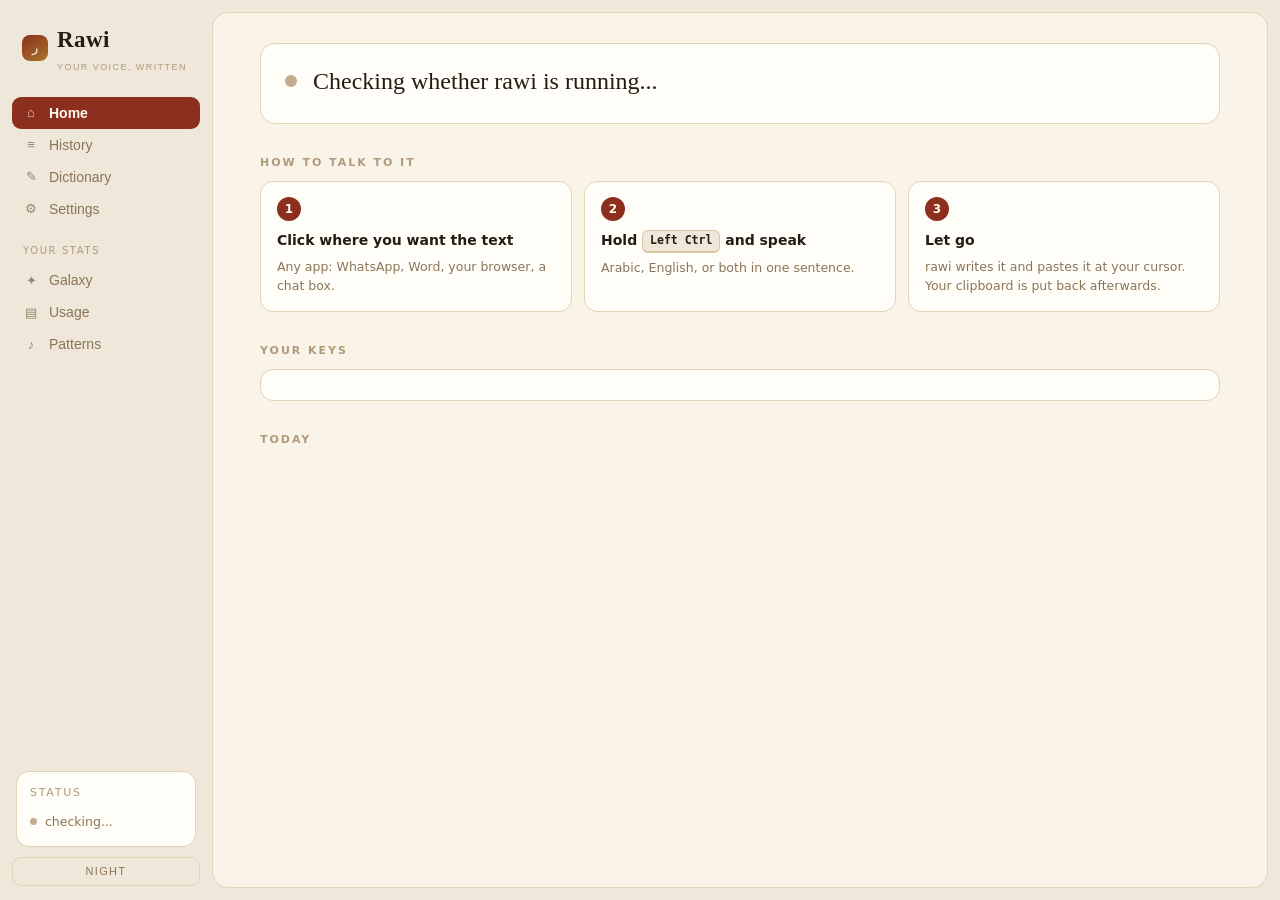
==== commit 2c4b5821: "Merge Yousifus/rawi main: the macOS port, the menu bar and the new hub, onto rawi_core Main gained A" ====
--- a/app.html
+++ b/app.html
@@ -63,15 +63,20 @@
 .tabs{display:flex;gap:22px;border-bottom:1px solid var(--line);margin:6px 0 18px}
 .tabs button{background:none;border:0;padding:9px 0 11px;color:var(--dim);font:13px/1 "Segoe UI",sans-serif;cursor:pointer;border-bottom:2px solid transparent;margin-bottom:-1px}
 .tabs button.on{color:var(--text);border-bottom-color:var(--accent);font-weight:600}
-.heat{display:grid;grid-auto-flow:column;grid-template-rows:repeat(7,15px);grid-auto-columns:15px;gap:4px}
-.heat i{border-radius:3px;background:var(--hover);border:1px solid transparent;display:block}
+.heat{display:grid;grid-auto-flow:column;grid-template-rows:repeat(7,auto);grid-template-columns:repeat(var(--wk,26),1fr);gap:3px}
+.heat i{border-radius:3px;background:color-mix(in srgb,var(--text) 8%,transparent);border:1px solid transparent;display:block;aspect-ratio:1}
+.heatgrid{flex:1;min-width:0}
+.heatmonths{display:grid;grid-template-columns:repeat(var(--wk,26),1fr);gap:3px;height:14px;margin-bottom:4px;
+  font-size:10px;color:var(--faint);white-space:nowrap}
+.heatdays{display:grid;grid-template-rows:14px repeat(7,1fr);row-gap:3px;padding-top:4px;font-size:9.5px;color:var(--faint);text-align:right}
+.heatdays span:first-child{height:14px}
 .heat i.l1{background:color-mix(in srgb,var(--accent) 25%,transparent)}
 .heat i.l2{background:color-mix(in srgb,var(--accent) 50%,transparent)}
 .heat i.l3{background:color-mix(in srgb,var(--accent) 75%,transparent)}
 .heat i.l4{background:var(--accent)}
-.heatwrap{display:flex;gap:16px;align-items:flex-start}
+.heatwrap{display:flex;gap:8px;align-items:stretch}
 .legend{display:flex;align-items:center;gap:5px;color:var(--faint);font-size:11px;margin-top:10px}
-.legend i{width:11px;height:11px;border-radius:3px;display:block;background:var(--hover)}
+.legend i{width:11px;height:11px;border-radius:3px;display:block;background:color-mix(in srgb,var(--text) 8%,transparent)}
 .legend i.l1{background:color-mix(in srgb,var(--accent) 25%,transparent)}
 .legend i.l2{background:color-mix(in srgb,var(--accent) 50%,transparent)}
 .legend i.l3{background:color-mix(in srgb,var(--accent) 75%,transparent)}
@@ -92,7 +97,7 @@
 .btn.ghost{background:none;border:1px solid var(--stroke);color:var(--dim);font-weight:400;margin-left:8px}
 .hint{color:var(--faint);font-size:11.5px;margin-top:8px;max-width:560px}
 .empty{color:var(--faint);padding:18px 0}
-.hidden{display:none!important}
+.hidden,[hidden]{display:none!important}
 table{width:100%;border-collapse:collapse}
 th{text-align:left;font-size:10.5px;letter-spacing:.13em;text-transform:uppercase;color:var(--faint);font-weight:600;padding:10px 8px;border-bottom:1px solid var(--line)}
 td{padding:11px 8px;border-bottom:1px solid var(--rowline);font-size:13.5px}
@@ -167,6 +172,7 @@
 .fchip{border:1px solid rgba(240,220,180,.18);background:rgba(255,245,225,.05);color:#c9b894;border-radius:999px;
   padding:4px 11px;font:12px/1.4 ui-sans-serif,system-ui;cursor:pointer}
 .fchip.on{background:#e8b34a;border-color:#e8b34a;color:#1a1206}
+.viewbar{position:absolute;left:14px;top:12px;display:flex;gap:6px;z-index:2}
 .skycount{position:absolute;right:16px;bottom:15px;color:#7a6a4f;font-size:11.5px;letter-spacing:.04em}
 
 .skygear{position:absolute;right:12px;top:11px;width:26px;height:26px;border-radius:50%;cursor:pointer;
@@ -202,25 +208,82 @@
 .fx .n{margin-left:auto;color:var(--faint);font-size:11.5px}
 .langbar{display:flex;height:10px;border-radius:6px;overflow:hidden;margin:10px 0 8px;background:var(--line)}
 .langbar i{display:block;height:100%}
+.wk,.lw{display:flex;align-items:flex-end;gap:6px;margin-top:12px}
+.wk>div,.lw>div{flex:1;display:flex;flex-direction:column;align-items:center;gap:4px;font-size:10px;color:var(--faint)}
+.wk i{display:block;width:100%;max-width:28px;background:var(--accent);opacity:.75;border-radius:3px 3px 0 0}
+.lw .stack{width:100%;max-width:44px;display:flex;flex-direction:column;border-radius:4px;overflow:hidden;min-height:2px}
+.lw .stack i{display:block;width:100%}
+.lw span{white-space:nowrap}
+.lkey{display:flex;gap:6px;align-items:center;font-size:11px;color:var(--dim);margin-top:10px}
+.lkey i{display:inline-block;width:10px;height:10px;border-radius:3px;margin-left:8px}
+.lkey i:first-child{margin-left:0}
+.lrow,.arow{display:grid;grid-template-columns:70px 1fr 40px;gap:10px;align-items:center;padding:5px 0;font-size:12.5px}
+.arow{grid-template-columns:130px 1fr 36px}
+.lrow b{font-weight:600;text-align:right}
+.abar.split{display:flex;opacity:1}
+.abar.split i{display:block;height:100%;border-radius:0;opacity:.9}
+
+/* ---- home, notes, settings sections ---- */
+:root{--edge:var(--line); --warn:#a8641c}
+:root[data-theme="night"]{--warn:#e0a24a}
+.navlabel{margin:18px 11px 6px;font-size:10px;letter-spacing:.16em;text-transform:uppercase;color:var(--faint)}
+.kchip{display:inline-block;font:600 11.5px/1 Consolas,monospace;color:var(--text);background:var(--bg);border:1px solid var(--stroke);
+  border-bottom-width:2px;border-radius:6px;padding:4px 7px;vertical-align:1px;white-space:nowrap}
+.banner{display:flex;gap:16px;align-items:flex-start;background:var(--card);border:1px solid var(--line);border-radius:15px;padding:22px 24px}
+.bdot{width:12px;height:12px;border-radius:50%;background:var(--dot);flex:0 0 12px;margin-top:9px}
+.bdot.live{background:var(--good);box-shadow:0 0 10px var(--good)}
+.bdot.warn{background:var(--warn)}
+.btitle{font-family:var(--display);font-size:24px;line-height:1.3}
+.bline{color:var(--dim);font-size:13.5px;margin-top:4px;max-width:620px}
+.banner .btn{margin-top:14px}
+.note{border:1px solid color-mix(in srgb,var(--warn) 45%,var(--line));background:color-mix(in srgb,var(--warn) 9%,var(--card));
+  color:var(--text);border-radius:12px;padding:12px 15px;font-size:13px;margin:14px 0 18px;max-width:760px}
+.note a{color:var(--accent)}
+.note .btn{margin:10px 0 0;padding:7px 14px;font-size:12.5px}
+.steps3{display:grid;grid-template-columns:repeat(3,1fr);gap:12px}
+.steps3 .card{display:flex;flex-direction:column;gap:5px}
+.steps3 .n{width:24px;height:24px;border-radius:50%;background:var(--accent);color:var(--ink);display:grid;place-items:center;font-weight:600;font-size:12px;margin-bottom:4px}
+.steps3 b{font-weight:600;font-size:14px}
+.steps3 span:not(.kchip){color:var(--dim);font-size:12.5px}
+.keys{display:grid;grid-template-columns:auto 1fr;gap:9px 16px;align-items:center;font-size:13px}
+.keys .kd{color:var(--dim)}
+.today{display:flex;gap:26px;align-items:baseline;margin-bottom:6px}
+.today .v{font-size:26px}
+.more{display:inline-block;margin-top:10px;color:var(--accent);font-size:12.5px;cursor:pointer;background:none;border:0;padding:0}
+.sect{border-top:1px solid var(--line);margin-top:30px}
+.sect:first-of-type{border-top:0;margin-top:0}
+.sect > h2{margin-top:24px;font-size:12px;color:var(--accent)}
+.opt{font-weight:400;letter-spacing:.08em;color:var(--faint);margin-left:6px}
+.explain{color:var(--dim);font-size:13px;max-width:700px;margin:0 0 14px}
+.cstat{display:flex;gap:8px;align-items:center;margin-top:8px;color:var(--text);font-size:12.5px}
+.choice .sample{margin-top:10px}
+details.adv{margin-top:18px;border:1px solid var(--line);border-radius:12px;padding:10px 14px;background:var(--card)}
+details.adv summary{cursor:pointer;font-weight:600;font-size:13px;color:var(--text)}
+details.adv[open] summary{margin-bottom:10px}
+.savebar{position:sticky;bottom:-44px;margin:34px -34px -44px;padding:14px 34px 18px;background:var(--panel);
+  border-top:1px solid var(--line);display:flex;align-items:center;gap:6px;flex-wrap:wrap}
+.savebar .btn{margin-top:0}
+.savebar .hint{margin:0 0 0 10px}
 </style>
 </head>
 <body>
 <aside>
   <div class="brand"><div class="mark">ر</div><div><b>Rawi</b><span>your voice, written</span></div></div>
   <nav>
-    <button id="t-home" class="on" onclick="tab('home')"><span class="i">◈</span>Room</button>
-    <button id="t-voice" onclick="tab('voice')"><span class="i">♪</span>Voice</button>
-    <button id="t-usage" onclick="tab('usage')"><span class="i">▤</span>Usage</button>
+    <button id="t-home" class="on" onclick="tab('home')"><span class="i">⌂</span>Home</button>
     <button id="t-hist" onclick="tab('hist')"><span class="i">≡</span>History</button>
     <button id="t-dict" onclick="tab('dict')"><span class="i">✎</span>Dictionary</button>
-    <button id="t-style" onclick="tab('style')"><span class="i">⌁</span>Style</button>
     <button id="t-set" onclick="tab('set')"><span class="i">⚙</span>Settings</button>
+    <div class="navlabel">Your stats</div>
+    <button id="t-sky" onclick="tab('sky')"><span class="i">✦</span>Galaxy</button>
+    <button id="t-usage" onclick="tab('usage')"><span class="i">▤</span>Usage</button>
+    <button id="t-voice" onclick="tab('voice')"><span class="i">♪</span>Patterns</button>
   </nav>
   <div class="spacer"></div>
   <div class="sidecard">
     <div class="t">Status</div>
     <div class="r"><span class="dot" id="dot"></span><span id="statustext">checking...</span></div>
-    <div class="r"><span class="dot" id="dot2"></span><span id="cleanertext">cleaner</span></div>
+    <div class="r" id="earrow" hidden><span class="dot live"></span><span>Always listening is on</span></div>
   </div>
   <button class="themebtn" id="themebtn" onclick="toggleTheme()">Night</button>
 </aside>
@@ -228,16 +291,50 @@
 <div class="inner">
 
 <section id="v-home">
+  <div class="banner" id="h-banner">
+    <div class="bdot" id="h-dot"></div>
+    <div>
+      <div class="btitle" id="h-title">Checking whether rawi is running...</div>
+      <div class="bline" id="h-line"></div>
+      <button class="btn" id="h-start" hidden onclick="startRawi()">Start rawi</button>
+    </div>
+  </div>
+  <div class="note" id="h-cleanwarn" hidden>Cleanup is switched on, but no cleanup model is running on this computer, so rawi pastes exactly what it heard. <a href="#" onclick="tab('set');return false">Settings</a> explains what cleanup needs.</div>
+
+  <h2>How to talk to it</h2>
+  <div class="steps3">
+    <div class="card"><div class="n">1</div><b>Click where you want the text</b><span>Any app: WhatsApp, Word, your browser, a chat box.</span></div>
+    <div class="card"><div class="n">2</div><b>Hold <span class="kchip" id="h-hold">Left Ctrl</span> and speak</b><span>Arabic, English, or both in one sentence.</span></div>
+    <div class="card"><div class="n">3</div><b>Let go</b><span>rawi writes it and pastes it at your cursor. Your clipboard is put back afterwards.</span></div>
+  </div>
+
+  <h2>Your keys</h2>
+  <div class="card keys" id="h-keys"></div>
+
+  <h2>Today</h2>
+  <div id="h-today"></div>
+</section>
+
+<section id="v-sky" class="hidden">
+  <h1>Galaxy</h1>
+  <div class="sub">Every line you have said, drawn four ways. <span id="sky-desc"></span> Hover to read a line, scroll to zoom, drag to move. The gear changes what the colours mean.</div>
+  <div class="note histoff" hidden></div>
   <div class="room">
     <div class="rdate" id="r-date"></div>
     <div class="sky">
       <canvas id="sky"></canvas>
       <div class="sky-tip" id="sky-tip"></div>
+      <div class="viewbar">
+        <button class="fchip" data-v="galaxy" onclick="skyView('galaxy')">galaxy</button>
+        <button class="fchip" data-v="clock" onclick="skyView('clock')">clock</button>
+        <button class="fchip" data-v="river" onclick="skyView('river')">river</button>
+        <button class="fchip" data-v="words" onclick="skyView('words')">words</button>
+      </div>
       <div class="skybar">
         <button class="fchip on" data-f="all" onclick="skyFilter('all')">all</button>
         <button class="fchip" data-f="en" onclick="skyFilter('en')">english</button>
         <button class="fchip" data-f="ar" onclick="skyFilter('ar')">عربي</button>
-        <button class="fchip" data-f="clean" onclick="skyFilter('clean')">only the clean ones</button>
+        <button class="fchip" data-f="clean" onclick="skyFilter('clean')" title="hide lines the cleanup model changed">unchanged by cleanup</button>
       </div>
       <span class="skycount" id="sky-count"></span>
       <button class="skygear" id="sky-gear" onclick="skyCfgToggle()" title="sky settings">⚙</button>
@@ -274,8 +371,9 @@
 
 
 <section id="v-voice" class="hidden">
-  <h1>Your voice</h1>
-  <div class="sub">Recomputed from your own log every time this page opens — <span id="v-built">…</span>. Every number is a count of something you actually said, and every word below opens the lines that prove it.</div>
+  <h1>Patterns</h1>
+  <div class="sub">How you speak: your pace, the words you use most, the hours you talk, and how your two languages mix. Every number is counted from your own history (<span id="v-built">…</span>), and clicking a word shows the lines it came from.</div>
+  <div class="note histoff" hidden></div>
   <div class="vgrid">
     <div class="card vcard"><div class="k">pace, this week</div><div class="big" id="v-wpm">—</div><div class="hint" id="v-wpm-d">words per minute, spoken</div></div>
     <div class="card vcard"><div class="k">this week</div><div class="big" id="v-week">—</div><div class="hint" id="v-week-d"></div></div>
@@ -284,9 +382,18 @@
     <div class="card vcard wide2"><div class="k">when you speak</div><div class="hours" id="v-hours"></div><div class="hoursx" id="v-hoursx"></div><div class="hint" id="v-hours-d"></div></div>
     <div class="card vcard wide2"><div class="k">your two languages</div><div id="v-langs"></div></div>
     <div class="card vcard wide2"><div class="k">fastest / slowest, with the line</div><div id="v-pace"></div></div>
+    <div class="card vcard"><div class="k">your rhythm</div><div id="v-rhythm"></div></div>
+    <div class="card vcard"><div class="k">days of the week</div><div class="wk" id="v-wk"></div><div class="hint" id="v-wk-d"></div></div>
+    <div class="card vcard wide2"><div class="k">how your languages mix, week by week</div><div class="lw" id="v-lw"></div>
+      <div class="lkey"><i style="background:#7fd6bd"></i>Arabic <i style="background:#f0c46a"></i>English <i style="background:#c4a8f0"></i>both in one line</div></div>
+    <div class="card vcard"><div class="k">words per line</div><div id="v-len"></div></div>
+    <div class="card vcard"><div class="k">your vocabulary</div><div id="v-vocab"></div></div>
+    <div class="card vcard wide2"><div class="k">which language, where</div><div id="v-apps"></div></div>
+    <div class="card vcard wide2"><div class="k">moods in your lines</div><div class="vw" id="v-moods"></div><div class="hint">Counted from the words each line used, when mood emoji are on.</div></div>
   </div>
 </section>
 <section id="v-usage" class="hidden">
+  <div class="note histoff" hidden></div>
   <div class="hero">
     <p class="ar">كلامك يصير كتابة</p>
     <p class="en">Hold the key. <em>Speak.</em> It is already written.</p>
@@ -301,7 +408,11 @@
   <h2>Your voice</h2>
   <div class="two">
     <div class="card">
-      <div class="heatwrap"><div class="heat" id="heat"></div></div>
+      <div class="k" style="margin-bottom:10px">Words per day, last 26 weeks</div>
+      <div class="heatwrap">
+        <div class="heatdays"><span></span><span>Mon</span><span></span><span>Wed</span><span></span><span>Fri</span><span></span></div>
+        <div class="heatgrid"><div class="heatmonths" id="heatmonths"></div><div class="heat" id="heat"></div></div>
+      </div>
       <div class="legend">less <i></i><i class="l1"></i><i class="l2"></i><i class="l3"></i><i class="l4"></i> more</div>
     </div>
     <div class="card">
@@ -325,42 +436,60 @@
 
 <section id="v-hist" class="hidden">
   <h1>History</h1>
-  <div class="sub">Everything you have said, exactly as it was pasted.</div>
+  <div class="sub">Every line rawi has written for you, newest first, exactly as it was pasted. It stays on this computer. Search to find a line, and Copy puts it back on your clipboard.</div>
+  <div class="note histoff" hidden></div>
   <input type="search" id="q" placeholder="Search your dictations..." oninput="loadHistory()" style="width:100%;max-width:420px">
   <div id="hist" style="margin-top:14px"></div>
 </section>
 
 <section id="v-dict" class="hidden">
   <h1>Dictionary</h1>
-  <div class="sub">Rawi spells the way you do. Names it should hear, and words it should fix.</div>
+  <div class="sub">Teach rawi the words it gets wrong.</div>
   <div class="hero" style="padding:22px 26px">
     <p class="en" style="font-size:22px">Your words, <em>spelled right.</em></p>
-    <p class="p">Names go to Whisper as a hint before it listens, and to the cleaner as spellings to keep. Corrections are applied last, exactly as written.</p>
+    <p class="p"><b>Names</b> are people, places and terms you say often. rawi listens for them and spells them your way. <b>Corrections</b> are for a word it keeps writing wrong: say what it writes and what you want instead, and it swaps them every time.</p>
   </div>
   <h2>Names</h2>
   <div class="card"><div id="names-body" style="line-height:2.2"></div>
     <div class="addrow" style="margin-top:10px"><input type="text" id="newname" placeholder="Ada Lovelace"><button class="btn ghost" style="margin:0" onclick="addName()">Add name</button></div>
   </div>
   <h2>Corrections</h2>
-  <table><thead><tr><th>Heard as</th><th>Write as</th><th style="width:60px"></th></tr></thead><tbody id="pairs-body"></tbody></table>
+  <table><thead><tr><th>rawi writes</th><th>You want</th><th style="width:60px"></th></tr></thead><tbody id="pairs-body"></tbody></table>
   <div class="addrow"><input type="text" id="newwrong" placeholder="سوال"><span style="color:var(--faint)">→</span><input type="text" id="newright" placeholder="سؤال"><button class="btn ghost" style="margin:0" onclick="addPair()">Add correction</button></div>
-  <div class="hint">Saved to your config. The daemon restarts itself so the next dictation uses them.</div>
-</section>
-
-<section id="v-style" class="hidden">
-  <h1>Style</h1>
-  <div class="sub">How much of your speech reaches the page untouched.</div>
-  <div class="choices">
-    <div class="choice" id="ch-off" onclick="setStyle(false)"><h3>None</h3><p>Exactly what you said, filler and all.</p><div class="sample">اه يعني الحين نراجع الخطة امم قبل الاجتماع همم ونشوف الارقام</div></div>
-    <div class="choice" id="ch-on" onclick="setStyle(true)"><h3>Light</h3><p>Fillers out, punctuation in, your words kept.</p><div class="sample">الحين نراجع الخطة، قبل الاجتماع، ونشوف الأرقام.</div></div>
-  </div>
-  <h2>Your own examples</h2>
-  <div id="samples"></div>
+  <div class="hint" id="dictmsg">Each change is saved straight away. rawi restarts to pick it up, which takes a few seconds, longer on a laptop without a GPU.</div>
 </section>
 
 <section id="v-set" class="hidden">
   <h1>Settings</h1>
-  <div class="sub">Everything that shapes a dictation.</div>
+  <div class="sub">The switches in "Right away" apply as you click them. Everything else waits for the Save button at the bottom.</div>
+
+  <div class="sect">
+  <h2>Right away</h2>
+  <label>Keep a history</label>
+  <div class="choices" id="c-log">
+    <div class="choice" data-v="on" onclick="setLog(true)"><h3>On</h3><div>Every line is saved on this computer, in transcripts.jsonl in the rawi folder. History, Sky, Usage and Patterns are built from it.</div></div>
+    <div class="choice" data-v="off" onclick="setLog(false)"><h3>Off</h3><div>Nothing is kept after it is pasted. The stats pages stay empty.</div></div>
+  </div>
+  <label>Always listening</label>
+  <div class="choices" id="c-ear">
+    <div class="choice" data-v="off" onclick="setEar(false)"><h3>Off</h3><div>The microphone opens only while you hold the key.</div></div>
+    <div class="choice" data-v="on" onclick="setEar(true)"><h3>On <span class="kchip" style="margin-left:6px" id="c-earkey">F8</span></h3><div>The microphone stays open. Each sentence goes to your clipboard when you pause, and you paste it yourself. The same key turns it off.</div></div>
+  </div>
+  <label>When you let go</label>
+  <div class="choices" id="c-mode">
+    <div class="choice" data-v="write" onclick="setMode('write')"><h3>Paste the text</h3><div>The normal way: your words appear where your cursor is.</div></div>
+    <div class="choice" data-v="talk" onclick="setMode('talk')"><h3>Read it aloud</h3><div>rawi speaks the line back instead of pasting it. Needs the optional local voice server (see the README).</div></div>
+  </div>
+  <label>Mood emoji</label>
+  <div class="choices" id="c-read">
+    <div class="choice" data-v="auto" onclick="setRead('auto')"><h3>On</h3><div>History tags a line with one emoji when its words clearly carry a mood. No match, no emoji.</div></div>
+    <div class="choice" data-v="off" onclick="setRead('off')"><h3>Off</h3><div>Just the words.</div></div>
+  </div>
+  <div class="hint" id="nowmsg"></div>
+  </div>
+
+  <div class="sect">
+  <h2>Talking</h2>
   <label>Hold key</label>
   <select id="c-key">
     <option value="ctrl_l">Left Ctrl</option>
@@ -368,46 +497,52 @@
     <option value="alt_l">Left Alt</option>
     <option value="caps_lock">Caps Lock</option>
   </select>
-  <label>Cleanup</label>
+  <div class="hint">Hold it to talk. Tap it twice quickly to keep recording without holding, and tap once more to finish.</div>
+  <label>Language</label>
+  <select id="c-lang"><option value="auto">Auto: work it out for each line</option><option value="ar">Always Arabic</option><option value="en">Always English</option></select>
+  <div class="hint">Auto handles a sentence that mixes both. <span class="kchip" id="c-langkey">F10</span> switches this for the moment without coming here.</div>
+  <label>Speech model</label>
+  <select id="c-model"><option value="large-v3-turbo">large-v3-turbo: best, especially for Arabic. Needs an NVIDIA GPU</option><option value="medium">medium: in between</option><option value="small">small: for laptops without a GPU. Good English, weak Arabic</option></select>
+  <div class="hint">A model you have not used before downloads once, the first time rawi starts with it.</div>
+  </div>
+
+  <div class="sect">
+  <h2>Cleanup <span class="opt">optional</span></h2>
+  <div class="explain">
+    Cleanup sends each line to a small language model running on your own computer, which takes out filler words like "umm" and "يعني" and adds punctuation. It needs an OpenAI-compatible model server running on this computer, set in config.json (the README has the details). Without it, rawi pastes exactly what it heard, which is what most people want.
+    <div class="cstat"><span class="dot" id="c-cdot"></span><span id="c-ctext">checking for a cleanup model...</span></div>
+  </div>
   <div class="choices" id="c-level">
-    <div class="choice" data-v="none" onclick="setLevel('none')"><h3>Off</h3><div>Raw transcript, exactly as heard.</div></div>
-    <div class="choice" data-v="light" onclick="setLevel('light')"><h3>Light</h3><div>Fillers out, punctuation in. Nothing else moves.</div></div>
-    <div class="choice" data-v="full" onclick="setLevel('full')"><h3>Full</h3><div>Tighten too: false starts, repeats, run-ons.</div></div>
-  </div>
-  <label>Mode</label>
-  <div class="choices" id="c-mode">
-    <div class="choice" data-v="write" onclick="setMode('write')"><h3>Dictation</h3><div>What you say becomes text to send, save, paste.</div></div>
-    <div class="choice" data-v="talk" onclick="setMode('talk')"><h3>Voice mode</h3><div>Read each line aloud through the local voice server keeps its mood, its pace, and where it was said.</div></div>
-  </div>
-  <label>Reading</label>
-  <div class="choices" id="c-read">
-    <div class="choice" data-v="auto" onclick="setRead('auto')"><h3>Read the mood</h3><div>One emoji per line, earned by the words you actually said. No match, no emoji.</div></div>
-    <div class="choice" data-v="off" onclick="setRead('off')"><h3>Off</h3><div>Keep the words and nothing else.</div></div>
-  </div>
-  <label>The ear — always listening</label>
-  <div class="choices" id="c-ear">
-    <div class="choice" data-v="off" onclick="setEar(false)"><h3>Off</h3><div>Hold the key. Nothing listens between dictations.</div></div>
-    <div class="choice" data-v="on" onclick="setEar(true)"><h3>Listening <span class="kchip" style="margin-left:6px">F8</span></h3><div>One tap opens the microphone and it stays open. A sentence ends when you stop; the line lands on your clipboard, never in a window you did not choose.</div></div>
+    <div class="choice" data-v="none" onclick="setLevel('none')"><h3>Off</h3><div>Exactly what you said, filler and all.</div><div class="sample">اه يعني الحين نراجع الخطة امم قبل الاجتماع همم ونشوف الارقام</div></div>
+    <div class="choice" data-v="light" onclick="setLevel('light')"><h3>Light</h3><div>Fillers out, punctuation in. Your words stay.</div><div class="sample">الحين نراجع الخطة، قبل الاجتماع، ونشوف الأرقام.</div></div>
+    <div class="choice" data-v="full" onclick="setLevel('full')"><h3>Full</h3><div>Also removes false starts, repeats and run-on sentences.</div></div>
   </div>
   <label>Tone</label>
   <div class="chips" id="c-tone"></div>
-  <label>Language</label>
-  <select id="c-lang"><option value="auto">Auto detect (per recording)</option><option value="ar">Arabic</option><option value="en">English</option></select>
-  <label>Model</label>
-  <select id="c-model"><option value="large-v3-turbo">large-v3-turbo (3.3 GB)</option><option value="medium">medium</option><option value="small">small</option></select>
-  <label>Names (one per line)</label>
-  <textarea id="c-names" rows="5" spellcheck="false" placeholder="Ada&#10;Katherine&#10;Grace"></textarea>
-  <label>Corrections (wrong =&gt; right, one per line)</label>
-  <textarea id="c-pairs" rows="3" spellcheck="false" placeholder="سوال =&gt; سؤال"></textarea>
-  <label>By app</label>
-  <div class="sub2">Whichever line matches the window that receives the text wins. Code gets no cleanup; mail gets a formal register.</div>
-  <div id="c-profiles"></div>
-  <label>Snippets</label>
-  <div class="sub2">Say the trigger on its own and it expands into the text.</div>
+  <div class="hint">How the cleanup model words things. It has no effect while cleanup is off.</div>
+  <details class="adv">
+    <summary>Cleanup by app</summary>
+    <div class="sub2">rawi checks which window will receive the text and uses the first row that matches it. Code gets no cleanup, so commands stay exactly as you said them.</div>
+    <div id="c-profiles"></div>
+  </details>
+  <details class="adv">
+    <summary>Before and after, on your own lines</summary>
+    <div id="samples"></div>
+  </details>
+  </div>
+
+  <div class="sect">
+  <h2>Snippets</h2>
+  <div class="sub2">Say a short trigger on its own and rawi types the full text instead. For example, say "my email" and it writes your address.</div>
   <div id="c-snips"></div>
-  <div><button class="btn ghost" onclick="addSnip()">Add a snippet</button></div>
-  <div><button class="btn" onclick="applyCfg()">Save &amp; restart daemon</button><button class="btn ghost" onclick="openFolder()">Open folder</button><button class="btn ghost" onclick="stopDaemon()" title="Stops the hotkeys and frees the model's memory. Save &amp; restart (or reopening the hub) starts it again.">Stop dictation</button></div>
-  <div class="hint" id="cfgmsg"></div>
+  <div><button class="btn ghost" style="margin-left:0" onclick="addSnip()">Add a snippet</button></div>
+  </div>
+
+  <div class="savebar">
+    <button class="btn" onclick="applyCfg()">Save and restart rawi</button>
+    <button class="btn ghost" onclick="openFolder()">Open the rawi folder</button>
+    <span class="hint" id="cfgmsg">Restarting takes a few seconds, longer on a laptop without a GPU.</span>
+  </div>
 </section>
 
 </div>
@@ -425,8 +560,11 @@
 function toggleTheme(){ applyTheme(currentTheme()==='night'?'paper':'night'); }
 applyTheme(currentTheme());
 
+const TABS=['home','hist','dict','set','sky','usage','voice'];
 function tab(name){
-  for(const t of ['home','voice','usage','hist','dict','style','set']){
+  if(name==='room') name='sky';           // old names still open the right page
+  if(name==='style') name='set';
+  for(const t of TABS){
     const btn=$('t-'+t); if(btn) btn.classList.toggle('on', t===name);
     const v=$('v-'+t); if(v) v.classList.toggle('hidden', t!==name);
   }
@@ -434,8 +572,65 @@
   if(name==='hist') loadHistory();
   if(name==='voice') loadVoice();
   if(name==='dict') renderDict();
-  if(name==='style') loadSamples();
-  if(name==='set'){ fillCfg(); earPaint(); }
+  if(name==='sky'){ paintViews(); drawSky(); }
+  if(name==='set'){ fillCfg(); earPaint(); loadSamples(); }
+}
+
+/* ---------- home: is it running, how to use it, the keys, today ---------- */
+const KEYNAMES={ctrl:'Left Ctrl',cmd:'Left Cmd',cmd_l:'Left Cmd',ctrl_l:'Left Ctrl',ctrl_r:'Right Ctrl',alt_l:'Left Alt',alt_r:'Right Alt',caps_lock:'Caps Lock',
+  shift_l:'Left Shift',shift_r:'Right Shift'};
+function keyName(k){ k=String(k||''); return KEYNAMES[k] || k.toUpperCase().replace(/_/g,' '); }
+function keys(){ return Object.assign({paste:'f9',lang:'f10',talk:'f7',listen:'f8'}, CFG.keys||{}); }
+const HISTOFF='History is off, so new lines are not saved and these pages stay empty. '+
+  '<a href="#" onclick="tab(\'set\');return false">Turn on Keep a history</a> in Settings. Your lines stay on this computer.';
+function paintHistOff(){
+  document.querySelectorAll('.histoff').forEach(n=>{ n.innerHTML=HISTOFF; n.hidden=!(CFG.ok && !CFG.log); });
+}
+function renderKeys(){
+  const k=keys(), hold=keyName(CFG.hold_key||'ctrl_l');
+  const rows=[[hold+' (hold)','Talk. Let go and the text is pasted.'],
+    [hold+' twice','Keep recording without holding. Tap once more to finish.'],
+    [keyName(k.paste),'Paste the last line again, if it landed in the wrong window.'],
+    [keyName(k.lang),'Switch language: auto, then Arabic only, then English only.'],
+    [keyName(k.listen),'Always listening on or off.'],
+    [keyName(k.talk),'Read lines aloud instead of pasting. Needs the optional voice server.']];
+  $('h-keys').innerHTML = rows.map(r=>'<span><span class="kchip">'+esc(r[0])+'</span></span><span class="kd">'+esc(r[1])+'</span>').join('');
+  $('h-hold').textContent = hold;
+  if($('c-earkey')) $('c-earkey').textContent = keyName(k.listen);
+  if($('c-langkey')) $('c-langkey').textContent = keyName(k.lang);
+}
+function renderHome(s){
+  const st=s.status||{}, hold=keyName(CFG.hold_key||'ctrl_l');
+  $('h-dot').className='bdot '+(st.daemon?'live':'warn');
+  if(st.daemon){
+    $('h-title').textContent = 'rawi is ready.';
+    $('h-line').textContent = st.listening
+      ? 'Always listening is on: each sentence goes to your clipboard when you pause. Press '+keyName(keys().listen)+' to turn it off.'
+      : 'Hold '+hold+' in any app, speak, and let go. The first line after starting takes longer while the model loads. You can close this window and rawi keeps working.';
+  } else {
+    $('h-title').textContent = 'rawi is not running.';
+    $('h-line').textContent = 'Nothing gets written until it starts. Press Start, or double-click start.bat in the rawi folder to see any error.';
+  }
+  const sb=$('h-start'); sb.hidden=!!st.daemon; if(st.daemon){ sb.disabled=false; sb.textContent='Start rawi'; }
+  $('h-cleanwarn').hidden = !(CFG.ok && CFG.clean && !st.cleaner);
+  const t=s.today||{n:0,words:0}, rec=(s.recent||[]).slice(0,3);
+  if(CFG.ok && !CFG.log && !rec.length){
+    $('h-today').innerHTML = '<div class="note">History is off, so rawi forgets each line once it is pasted. '+
+      '<a href="#" onclick="tab(\'set\');return false">Turn on Keep a history</a> to see your lines here and in your stats. They stay on this computer.</div>';
+    return;
+  }
+  $('h-today').innerHTML = '<div class="card"><div class="today">'+
+    '<div><div class="k">Lines</div><div class="v">'+t.n+'</div></div>'+
+    '<div><div class="k">Words</div><div class="v">'+t.words+'</div></div>'+
+    '<div><div class="k">Speaking time</div><div class="v">'+esc(t.time||'0')+'</div></div></div>'+
+    (rec.length ? '<div class="k" style="margin-top:14px">Latest</div>'+rec.map(row).join('')
+                : '<div class="empty">Nothing yet. Click into any app, hold '+esc(hold)+' and say something.</div>')+
+    '<button class="more" onclick="tab(\'hist\')">See everything in History</button></div>';
+}
+async function startRawi(){
+  const b=$('h-start'); b.disabled=true; b.textContent='Starting...';
+  try{ await pywebview.api.restart_daemon(); }catch(e){ dlog('start fail '+e); }
+  refresh();
 }
 
 function heatLevel(n,max){
@@ -457,20 +652,35 @@
   $('s-lat').textContent = s.all.lat;
   $('s-langs').textContent = (s.langs||[]).map(x=>x[0]+' · '+x[1]).join('   ') || '—';
   $('dot').className = 'dot'+(s.status.daemon?' live':'');
-  $('statustext').textContent = s.status.daemon?'Daemon listening':'Daemon stopped';
-  $('dot2').className = 'dot'+(s.status.cleaner?' live':'');
-  $('cleanertext').textContent = s.status.cleaner ? 'Cleaner ready'
-      : (s.status.gpu ? 'Cleaner off · GPU: '+s.status.gpu : 'Cleaner off');
-  const max = Math.max(1, ...s.days.map(d=>d.words));
-  $('heat').innerHTML = s.days.map(d=>'<i class="'+heatLevel(d.words,max)+'" title="'+d.d+' · '+d.words+' words"></i>').join('');
+  $('statustext').textContent = s.status.daemon ? 'rawi is running' : 'rawi is not running';
+  $('earrow').hidden = !s.status.listening;
+  $('c-cdot').className = 'dot'+(s.status.cleaner?' live':'');
+  $('c-ctext').textContent = s.status.cleaner ? 'A cleanup model is running on this computer.'
+      : 'No cleanup model is running on this computer, so cleanup has nothing to use.';
+  renderHome(s);
+  renderHeat(s.days||[]);
   const apps = (s.apps||[]);
   const amax = Math.max(1, ...apps.map(a=>a.n));
   $('apps').innerHTML = apps.length ? apps.map(a=>
       '<div class="approw"><span class="an">'+esc(a.name)+'</span>'+
       '<span class="abar"><i style="width:'+Math.round(100*a.n/amax)+'%"></i></span>'+
       '<span class="ac">'+a.n+'</span></div>').join('')
-    : '<span class="empty">No app recorded yet — the next dictation records where it lands.</span>';
+    : '<span class="empty">No app recorded yet. The next line you say records where it lands.</span>';
   $('recent').innerHTML = (s.recent||[]).map(r=>row(r)).join('') || '<div class="empty">Nothing yet. Hold Left Ctrl and speak.</div>';
+}
+// the Usage calendar: one column per week (Sunday on top), month names over the first week of each month
+function renderHeat(days){
+  const max = Math.max(1, ...days.map(d=>d.words));
+  const weeks = Math.max(1, Math.ceil(days.length/7));
+  const heat=$('heat'), months=$('heatmonths');
+  heat.style.setProperty('--wk', weeks); months.style.setProperty('--wk', weeks);
+  heat.innerHTML = days.map(d=>'<i class="'+heatLevel(d.words,max)+'" title="'+esc(d.d)+' · '+d.words+' words"></i>').join('');
+  let last='', out='';
+  for(let w=0; w<weeks; w++){
+    const d=days[w*7]; const m = d && d.iso ? new Date(d.iso+'T12:00').toLocaleString('en',{month:'short'}) : '';
+    out += '<span>'+(m && m!==last && w<weeks-2 ? m : '')+'</span>'; if(m) last=m;
+  }
+  months.innerHTML = out;
 }
 function fidDot(r){
   const f = r.fid;
@@ -507,15 +717,28 @@
 
 /* ---------- the sky: every dictation a star ---------- */
 const SKY={stars:[],days:30,win:0,k:1,tx:0,ty:0,theta:0,hover:-1,raf:0,last:0,drag:null,
-  filter:'all',colorBy:'lang',sizeBy:'words',rings:true,threads:false,drift:true};
+  filter:'all',colorBy:'lang',sizeBy:'words',rings:true,threads:false,drift:true,view:'galaxy'};
+const SKY_VIEWS={
+  galaxy:'Galaxy: the newest lines near the centre, older ones further out, bigger for longer lines.',
+  clock:'Clock: a 24-hour dial. Midnight is at the top, so you can see what time of day you talk; newer lines sit nearer the middle.',
+  river:'River: time runs left to right, with Arabic, mixed and English lines in their own lanes.',
+  words:'Words: the words you use most in the lines shown, bigger for more often. Click one to read the lines it came from.'};
 function skyPrefs(){
   try{ const s=JSON.parse(localStorage.getItem('rawi-sky')||'{}');
-    for(const k of ['filter','colorBy','sizeBy','rings','threads','drift','win']) if(k in s) SKY[k]=s[k];
+    for(const k of ['filter','colorBy','sizeBy','rings','threads','drift','win','view']) if(k in s) SKY[k]=s[k];
   }catch(e){}
+  if(!SKY_VIEWS[SKY.view]) SKY.view='galaxy';
   SKY.k = 1; SKY.tx = 0; SKY.ty = 0;
 }
 function skySave(){ try{ localStorage.setItem('rawi-sky', JSON.stringify(
-  {filter:SKY.filter,colorBy:SKY.colorBy,sizeBy:SKY.sizeBy,rings:SKY.rings,threads:SKY.threads,drift:SKY.drift,win:SKY.win})); }catch(e){} }
+  {filter:SKY.filter,colorBy:SKY.colorBy,sizeBy:SKY.sizeBy,rings:SKY.rings,threads:SKY.threads,drift:SKY.drift,win:SKY.win,view:SKY.view})); }catch(e){} }
+function skyView(v){
+  SKY.view=v; SKY.k=1; SKY.tx=0; SKY.ty=0; SKY.hover=-1; skySave(); paintViews(); drawSky();
+}
+function paintViews(){
+  document.querySelectorAll('.viewbar .fchip').forEach(b=>b.classList.toggle('on', b.dataset.v===SKY.view));
+  const d=$('sky-desc'); if(d) d.textContent=SKY_VIEWS[SKY.view];
+}
 async function loadSky(){
   try{
     const g = await pywebview.api.galaxy(SKY.win||0);
@@ -576,6 +799,26 @@
   if(SKY.sizeBy==='even') return 2.3;
   return 1.7 + Math.min(s.w,70)*0.045;
 }
+// words that say nothing about you, kept out of the Words view (English and Arabic)
+const SKY_STOP=new Set(("the and for you that this with have are was but not just what your from they will can its it's get got all about "+
+  "there their would could should been one out like then them when his her she him our were has had into also very really yes okay well "+
+  "too more some any how why who which where here now than these those i'm don't can't let's gonna wanna yeah "+
+  "في من على عن الى إلى مع ان أن إن هذا هذه ذلك تلك هو هي هم انا أنا كنت كان كانت ما لا لم لن قد كل بعض غير بين عند حتى لو ثم او أو يا اي أي "+
+  "شي شيء يعني بس لكن انه أنه انها أنها كذا زي اللي وش ايش").split(/\s+/));
+function lineScript(t){ const a=/[؀-ۿ]/.test(t), e=/[A-Za-z]/.test(t); return a&&e?'mixed':(a?'ar':(e?'en':'other')); }
+const LANE={ar:-1, mixed:0, other:0, en:1};
+// the clock dial shrinks to fit the frame, labels included
+function clockFit(W,H){ return Math.max(0.4, Math.min(1, (Math.min(W,H)/2-48)/240)); }
+// where a star sits before pan and zoom, for each view; W and H are the canvas size
+function skyWorld(s,W,H){
+  if(SKY.view==='clock'){ const ang=s.a*Math.PI*2-Math.PI/2, f=clockFit(W,H); return [Math.cos(ang)*s.wr*f, Math.sin(ang)*s.wr*f]; }
+  if(SKY.view==='river'){
+    const maxH=SKY.maxH||24;
+    const jit=((skyHash((s.t||'')+s.d)%1000)/1000-0.5)*H*0.15;
+    return [W*0.42-(s.h/maxH)*W*0.84, LANE[lineScript(s.t||'')]*H*0.27+jit];
+  }
+  return [s.wx, s.wy];
+}
 function drawSky(){
   const cv=document.getElementById('sky'); if(!cv) return;
   const dpr=window.devicePixelRatio||1, W=cv.clientWidth, H=cv.clientHeight;
@@ -583,24 +826,55 @@
     cv.width=Math.round(W*dpr); cv.height=Math.round(H*dpr);
   }
   const g=cv.getContext('2d'); g.setTransform(dpr,0,0,dpr,0,0); g.clearRect(0,0,W,H);
-  const cx=W/2+SKY.tx, cy=H/2+SKY.ty, k=SKY.k, th=SKY.theta;
+  if(SKY.view==='words'){ drawWords(g,W,H); return; }
+  const cx=W/2+SKY.tx, cy=H/2+SKY.ty, k=SKY.k, th=(SKY.view==='galaxy'?SKY.theta:0);
   const cos=Math.cos(th), sin=Math.sin(th);
   const P=(x,y)=>{ const rx=x*cos-y*sin, ry=x*sin+y*cos; return [cx+rx*k, cy+ry*k]; };
-  // rings
-  if(SKY.rings){
-    const maxH=SKY.maxH||24, denom=Math.log1p(maxH);
-    const rings=[1,7,30,90,365].filter(d=>d*24<=maxH*1.02);
-    g.save(); g.strokeStyle='rgba(220,190,140,.10)'; g.setLineDash([2,6]);
-    for(const d of rings){
-      const r=(14+200*Math.log1p(d*24)/denom)*k;
-      g.beginPath(); g.arc(cx,cy,r,0,Math.PI*2); g.stroke();
-      g.fillStyle='rgba(200,180,140,.34)'; g.font='10px ui-sans-serif,system-ui';
-      g.fillText(d===1?'1 day':(d+' days'), cx+r*0.707+6, cy-r*0.707-4);
+  const maxH=SKY.maxH||24, denom=Math.log1p(maxH);
+  const marks=[1,7,30,90,365].filter(d=>d*24<=maxH*1.02);
+  g.save(); g.font='10px ui-sans-serif,system-ui';
+  if(SKY.view==='river'){
+    // lanes, and a line for each of 1, 7, 30... days ago
+    [['Arabic',-1],['both',0],['English',1]].forEach(([n,l])=>{
+      const y=cy+l*H*0.27*k;
+      g.fillStyle='rgba(240,220,180,.035)'; g.fillRect(0,y-H*0.1*k,W,H*0.2*k);
+      g.fillStyle='rgba(200,180,140,.5)'; g.fillText(n,12,y-H*0.1*k+12);
+    });
+    g.strokeStyle='rgba(220,190,140,.12)'; g.setLineDash([2,6]);
+    let lastX=Infinity;                                 // newest first, so close labels give way to "now"
+    [0].concat(marks).forEach(d=>{
+      const x=cx+(W*0.42-(d*24/maxH)*W*0.84)*k;
+      g.beginPath(); g.moveTo(x,0); g.lineTo(x,H); g.stroke();
+      if(lastX-x<80) return; lastX=x;
+      g.fillStyle='rgba(200,180,140,.45)'; g.fillText(d===0?'now':(d===1?'1 day ago':d+' days ago'),x+4,H-48);
+    });
+  } else {
+    if(SKY.rings || SKY.view==='clock'){
+      g.strokeStyle='rgba(220,190,140,.10)'; g.setLineDash([2,6]);
+      for(const d of marks){
+        const r=(14+200*Math.log1p(d*24)/denom)*k*(SKY.view==='clock'?clockFit(W,H):1);
+        g.beginPath(); g.arc(cx,cy,r,0,Math.PI*2); g.stroke();
+        g.fillStyle='rgba(200,180,140,.34)';
+        g.fillText(d===1?'1 day':(d+' days'), cx+r*0.707+6, cy-r*0.707-4);
+      }
     }
-    g.restore();
+    if(SKY.view==='clock'){
+      // the dial: a tick every hour, a label every three, midnight at the top
+      g.setLineDash([]); const R=(14+200)*clockFit(W,H)*k+12;
+      for(let h=0;h<24;h++){
+        const a=h/24*Math.PI*2-Math.PI/2, long=h%3===0;
+        g.strokeStyle=long?'rgba(240,196,106,.45)':'rgba(220,190,140,.18)';
+        g.beginPath(); g.moveTo(cx+Math.cos(a)*R,cy+Math.sin(a)*R);
+        g.lineTo(cx+Math.cos(a)*(R+(long?10:5)),cy+Math.sin(a)*(R+(long?10:5))); g.stroke();
+        if(long){ g.fillStyle='rgba(240,220,180,.6)'; g.textAlign='center'; g.textBaseline='middle';
+          g.fillText(String(h).padStart(2,'0')+':00', cx+Math.cos(a)*(R+24), cy+Math.sin(a)*(R+24)); }
+      }
+      g.textAlign='start'; g.textBaseline='alphabetic';
+    }
   }
-  // threads: one faint line per day, joining that day's stars in order of the hour
-  if(SKY.threads){
+  g.restore();
+  // threads: one faint line per day, joining that day's stars in order of the hour (galaxy only)
+  if(SKY.threads && SKY.view==='galaxy'){
     const byDay={};
     SKY.stars.forEach(s=>{ if(skyShow(s)===false) return; const d=Math.floor(s.h/24); (byDay[d]=byDay[d]||[]).push(s); });
     g.save(); g.strokeStyle='rgba(240,196,106,.16)'; g.lineWidth=1;
@@ -616,17 +890,20 @@
     }
     g.restore();
   }
-  // core
-  const core=g.createRadialGradient(cx,cy,0,cx,cy,120*k);
-  core.addColorStop(0,'rgba(240,196,106,.22)'); core.addColorStop(1,'rgba(240,196,106,0)');
-  g.fillStyle=core; g.beginPath(); g.arc(cx,cy,120*k,0,Math.PI*2); g.fill();
+  if(SKY.view!=='river'){
+    const core=g.createRadialGradient(cx,cy,0,cx,cy,120*k);
+    core.addColorStop(0,'rgba(240,196,106,.22)'); core.addColorStop(1,'rgba(240,196,106,0)');
+    g.fillStyle=core; g.beginPath(); g.arc(cx,cy,120*k,0,Math.PI*2); g.fill();
+  }
   // stars
   const now=performance.now();
   let shown=0;
   SKY.stars.forEach((s,i)=>{
+    s.px=undefined;
     if(skyShow(s)===false) return;
     shown++;
-    const [x,y]=P(s.wx,s.wy);
+    const [wx,wy]=skyWorld(s,W,H);
+    const [x,y]=P(wx,wy); s.px=x; s.py=y;
     if(x<-40||y<-40||x>W+40||y>H+40) return;
     const base=skyRadius(s)*Math.max(0.55,Math.min(1.6,k*0.85));
     let al = s.f==='red'?0.45:(s.f==='amber'?0.72:(s.f==='none'?0.52:0.94));
@@ -643,6 +920,49 @@
   const c=document.getElementById('sky-count');
   if(c) c.textContent = shown+' stars'+(SKY.k>1.02?'  ·  '+SKY.k.toFixed(1)+'×':'');
 }
+// the Words view: laid out once per filter and window, then only drawn
+const WORDS={key:'',boxes:[],lines:0};
+function layoutWords(g){
+  const counts={}; let lines=0;
+  SKY.stars.forEach(s=>{
+    if(skyShow(s)===false) return; lines++;
+    const seen=new Set();
+    // Arabic letters and harakat, but not the punctuation (، ؟ ؛) that shares the block
+    ((s.t||'').toLowerCase().match(/[\w\u0621-\u063A\u0641-\u065F\u0670-\u06D3']+/g)||[]).forEach(t=>{
+      if(t.length<3||SKY_STOP.has(t)||/^\d+$/.test(t)||seen.has(t)) return;
+      seen.add(t); counts[t]=(counts[t]||0)+1;
+    });
+  });
+  const top=Object.entries(counts).sort((a,b)=>b[1]-a[1]).slice(0,48);
+  const max=top.length?top[0][1]:1, min=top.length?top[top.length-1][1]:1;
+  const placed=[];
+  top.forEach(([w,n])=>{
+    const size=12+32*Math.sqrt((n-min)/Math.max(1,max-min));
+    g.font='600 '+size+'px "Segoe UI",system-ui,sans-serif';
+    const tw=g.measureText(w).width+8, th=size*1.1;
+    let x=0, y=0;
+    for(let step=0; step<4000; step++){                 // walk out along a spiral until the word fits
+      const t=step*0.1, r=2.2*t; x=Math.cos(t)*r*1.7; y=Math.sin(t)*r*0.85;
+      if(!placed.some(p=>Math.abs(p.x-x)<(p.tw+tw)/2 && Math.abs(p.y-y)<(p.th+th)/2)) break;
+    }
+    placed.push({w,n,x,y,tw,th,size,col:/[؀-ۿ]/.test(w)?'#7fd6bd':'#f0c46a'});
+  });
+  WORDS.boxes=placed; WORDS.lines=lines;
+}
+function drawWords(g,W,H){
+  const key=[SKY.filter,SKY.win,SKY.stars.length].join('|');
+  if(WORDS.key!==key){ layoutWords(g); WORDS.key=key; }
+  const cx=W/2+SKY.tx, cy=H/2+SKY.ty, k=SKY.k;
+  g.textAlign='center'; g.textBaseline='middle';
+  WORDS.boxes.forEach((b,i)=>{
+    g.font='600 '+(b.size*k)+'px "Segoe UI",system-ui,sans-serif';
+    g.fillStyle=b.col; g.globalAlpha=(i===SKY.hover?1:0.86);
+    g.fillText(b.w, cx+b.x*k, cy+b.y*k);
+  });
+  g.globalAlpha=1; g.textAlign='start'; g.textBaseline='alphabetic';
+  const c=document.getElementById('sky-count');
+  if(c) c.textContent = WORDS.boxes.length ? WORDS.boxes.length+' words from '+WORDS.lines+' lines' : 'not enough lines yet';
+}
 function skyTick(ts){
   if(ts-SKY.last>40){
     if(SKY.drift) SKY.theta+=0.00016;
@@ -651,18 +971,18 @@
   SKY.raf=requestAnimationFrame(skyTick);
 }
 function skyPick(e){
-  const cv=document.getElementById('sky'); if(!cv||!SKY.stars.length) return -1;
+  const cv=document.getElementById('sky'); if(!cv) return -1;
   const r=cv.getBoundingClientRect(), mx=e.clientX-r.left, my=e.clientY-r.top;
-  const W=cv.clientWidth, H=cv.clientHeight, cx=W/2+SKY.tx, cy=H/2+SKY.ty;
-  const cos=Math.cos(-SKY.theta), sin=Math.sin(-SKY.theta);
+  if(SKY.view==='words'){
+    const W=cv.clientWidth, H=cv.clientHeight, cx=W/2+SKY.tx, cy=H/2+SKY.ty, k=SKY.k;
+    let best=-1;
+    WORDS.boxes.forEach((b,i)=>{ if(Math.abs(cx+b.x*k-mx)<b.tw*k/2 && Math.abs(cy+b.y*k-my)<b.th*k/2) best=i; });
+    return best;
+  }
   let best=-1, bd=13*13;
   SKY.stars.forEach((s,i)=>{
-    if(skyShow(s)===false) return;
-    const dx=(cx, s.wx*SKY.k), dy=s.wy*SKY.k;
-    const px=dx, py=dy;
-    const rx=px*cos-py*sin, ry=px*sin+py*cos;
-    const X=cx+rx, Y=cy+ry;
-    const d=(X-mx)*(X-mx)+(Y-my)*(Y-my);
+    if(s.px===undefined) return;
+    const d=(s.px-mx)*(s.px-mx)+(s.py-my)*(s.py-my);
     if(d<bd){ bd=d; best=i; }
   });
   return best;
@@ -676,8 +996,13 @@
   SKY.hover=i;
   const tip=document.getElementById('sky-tip');
   if(i<0){ tip.style.opacity=0; return; }
+  if(SKY.view==='words'){
+    const b=WORDS.boxes[i];
+    tip.innerHTML='<b>'+esc(b.w)+'</b>in '+b.n+(b.n===1?' line':' lines')+' · click to read them';
+  } else {
   const s=SKY.stars[i];
   tip.innerHTML='<b>'+esc(s.d)+(s.app?' · '+esc(s.app.split(':')[0]):'')+(s.m?' · '+esc(s.m):'')+'</b>'+(s.e?esc(s.e)+' ':'')+esc(s.t);
+  }
   tip.style.left=Math.max(10,Math.min(mx+14, W-350))+'px';
   tip.style.top=Math.max(8,my-54)+'px'; tip.style.opacity=1;
 }
@@ -709,6 +1034,7 @@
   if(SKY.moved) { SKY.moved=false; return; }
   const i=skyPick(e); if(i<0) return;
   SKY.hover=i;
+  if(SKY.view==='words'){ voiceFind(WORDS.boxes[i].w); return; }
   const s=SKY.stars[i];
   tab('hist'); const q=document.getElementById('q'); if(q){ q.value=s.t.slice(0,32); loadHistory(); }
 }
@@ -724,7 +1050,7 @@
   cv.addEventListener('wheel', skyWheel, {passive:false});
   cv.addEventListener('dblclick', skyReset);
   window.addEventListener('resize', ()=>drawSky());
-  loadSky(); skyCfgPaint();
+  loadSky(); skyCfgPaint(); paintViews();
   if(!SKY.raf) SKY.raf=requestAnimationFrame(skyTick);
 }
 
@@ -761,6 +1087,37 @@
     '<span style="font:600 15px/1.2 var(--display);color:var(--text)">'+p.wpm+' wpm</span></div>'+
     '<div class="hint" style="margin-top:4px">'+esc(p.line||'—')+'</div></div>';
   $('v-pace').innerHTML = pc('slowest', v.slowest) + pc('fastest', v.fastest);
+  renderInsights(v.insights);
+}
+const LCOL={ar:'#7fd6bd', en:'#f0c46a', mixed:'#c4a8f0'};
+function renderInsights(I){
+  if(!I) return;
+  const big=(v,u)=>'<div class="big" style="font-size:26px">'+v+(u?' <small style="font-size:12px;color:var(--dim);font-family:inherit">'+u+'</small>':'')+'</div>';
+  $('v-rhythm').innerHTML = big(I.active_days, I.active_days===1?'day you spoke':'days you spoke')+
+    '<div class="hint">longest run: '+I.longest_run+' days in a row'+
+    (I.best_day ? ' · biggest day: '+esc(I.best_day.d)+', '+I.best_day.words+' words' : '')+'</div>';
+  const W=['Sun','Mon','Tue','Wed','Thu','Fri','Sat'], wm=Math.max(1,...I.weekdays);
+  $('v-wk').innerHTML = I.weekdays.map((n,i)=>'<div title="'+W[i]+' · '+n+' lines"><i style="height:'+Math.max(2,Math.round(n/wm*60))+'px"></i><span>'+W[i][0]+'</span></div>').join('');
+  const top=I.weekdays.indexOf(wm);
+  $('v-wk-d').textContent = wm>1 ? W[top]+' is your talkiest day ('+wm+' lines)' : '';
+  const lwm=Math.max(1,...I.lang_weeks.map(b=>b.ar+b.en+b.mixed));
+  $('v-lw').innerHTML = I.lang_weeks.map(b=>{ const t=b.ar+b.en+b.mixed;
+    return '<div title="week of '+esc(b.from)+' · '+t+' lines"><div class="stack" style="height:'+Math.round(t/lwm*80)+'px">'+
+      ['mixed','en','ar'].map(k=>b[k]?'<i style="flex:'+b[k]+';background:'+LCOL[k]+'"></i>':'').join('')+'</div><span>'+esc(b.from)+'</span></div>'; }).join('');
+  const L=I.avg_len, lm=Math.max(1,L.ar,L.en,L.mixed);
+  $('v-len').innerHTML = [['ar','Arabic'],['en','English'],['mixed','Both']].map(([k,n])=>
+    '<div class="lrow"><span>'+n+'</span><span class="abar"><i style="width:'+Math.round(L[k]/lm*100)+'%;background:'+LCOL[k]+'"></i></span><b>'+L[k]+'</b></div>').join('')+
+    '<div class="hint">average words in a line, by the script it was written in</div>';
+  const V=I.vocab;
+  $('v-vocab').innerHTML = big(V.unique.toLocaleString(), 'different words')+
+    '<div class="hint">out of '+V.total.toLocaleString()+' words said · '+V.new_week+' new this week</div>'+
+    (V.new_examples.length ? '<div class="vw" style="margin-top:8px">'+V.new_examples.map(w=>'<button onclick="voiceFind(\''+esc(w).replace(/'/g,'')+'\')">'+esc(w)+'</button>').join('')+'</div>' : '');
+  $('v-apps').innerHTML = I.apps_lang.length ? I.apps_lang.map(a=>
+    '<div class="arow"><span class="an">'+esc(a.app)+'</span><span class="abar split">'+
+      ['ar','en','mixed'].map(k=>a[k]?'<i style="flex:'+a[k]+';background:'+LCOL[k]+'"></i>':'').join('')+
+    '</span><span class="ac">'+a.n+'</span></div>').join('') : '<div class="hint">No app names recorded yet.</div>';
+  $('v-moods').innerHTML = I.moods.length ? I.moods.map(m=>'<button title="'+m.n+' lines">'+esc(m.e)+' '+esc(m.m)+'<b>'+m.n+'</b></button>').join('')
+    : '<div class="hint">No moods yet.</div>';
 }
 function voiceFind(w){ tab('hist'); const q=$('q'); if(q){ q.value=w; loadHistory(); } }
 
@@ -802,19 +1159,16 @@
   CFG.pairs=(CFG.pairs||[]).concat([w+' => '+r]); $('newwrong').value=''; $('newright').value=''; saveDict();
 }
 function delPair(i){ CFG.pairs.splice(i,1); saveDict(); }
+async function saveNow(patch, msgId){
+  const m=$(msgId); if(m) m.textContent='Saving, and restarting rawi so it uses this...';
+  try{
+    const r = await pywebview.api.save_config(patch);
+    if(m) m.textContent = (r&&r.message) || 'Saved.';
+  }catch(e){ if(m) m.textContent='Could not save: '+e; dlog('save fail '+e); }
+}
 async function saveDict(){
   renderDict();
-  try{ await pywebview.api.save_config({hold_key:CFG.hold_key, clean:CFG.clean, language:CFG.language, model:CFG.model, names:CFG.names, pairs:CFG.pairs}); }
-  catch(e){ dlog('save fail '+e); }
-}
-
-async function setStyle(on){
-  CFG.clean = !!on; paintStyle();
-  try{ await pywebview.api.save_config({hold_key:CFG.hold_key, clean:!!on, language:CFG.language, model:CFG.model, names:CFG.names, pairs:CFG.pairs}); }catch(e){}
-}
-function paintStyle(){
-  $('ch-on').classList.toggle('on', !!CFG.clean);
-  $('ch-off').classList.toggle('on', !CFG.clean);
+  await saveNow({names:CFG.names, pairs:CFG.pairs}, 'dictmsg');
 }
 async function loadSamples(){
   try{
@@ -823,7 +1177,7 @@
       '<div class="card" style="margin-bottom:10px"><div class="k">'+esc(r.when)+' · '+esc(r.lang||'')+'</div>'+
       '<div class="sample" style="margin-top:8px">'+esc(r.raw||'')+'</div>'+
       '<div class="sample" style="margin-top:6px;color:var(--text)">'+esc(r.text||'')+'</div></div>').join('')
-      : '<div class="empty">No pair of raw and cleaned text yet. Dictate a few sentences with Cleanup on.</div>';
+      : '<div class="empty">No examples yet. Once cleanup has changed some of your lines (and history is on), the before and after show up here.</div>';
   }catch(e){ dlog('samples fail '+e); }
 }
 
@@ -833,8 +1187,12 @@
   document.querySelectorAll('#'+boxId+' .choice').forEach(c=>c.classList.toggle('on', c.getAttribute('data-v')===val));
 }
 async function setMode(v){
-  paintChoice('c-mode', v);
-  try{ await pywebview.api.save_config({talk: v==='talk'}); }catch(e){ dlog('mode fail '+e); }
+  paintChoice('c-mode', v); CFG.talk = (v==='talk');
+  await saveNow({talk: v==='talk'}, 'nowmsg');
+}
+async function setLog(on){
+  paintChoice('c-log', on?'on':'off'); CFG.log = !!on; paintHistOff();
+  await saveNow({log: !!on}, 'nowmsg');
 }
 async function setEar(on){
   const r = await pywebview.api.listen(!!on);
@@ -850,36 +1208,40 @@
 }
 
 async function setRead(v){
-  paintChoice('c-read', v);
-  try{ await pywebview.api.save_config({mood: v}); }catch(e){ dlog('read fail '+e); }
+  paintChoice('c-read', v); CFG.mood = v;
+  await saveNow({mood: v}, 'nowmsg');
 }
 async function fillCfg(){
   try{
     CFG = await pywebview.api.get_config();
-    $('c-key').value = CFG.hold_key||'ctrl_l';
-    paintLevel(CFG.level||'light'); paintTone(CFG.tone||'default');
+    // a hold key the list does not offer (macOS reports left Ctrl as "ctrl") gets its own option,
+    // so the select never shows blank and Save never writes an empty key
+    for(const [sel,val] of [['c-key',CFG.hold_key||'ctrl_l'],['c-model',CFG.model||'large-v3-turbo']]){
+      const s=$(sel);
+      if(![...s.options].some(o=>o.value===val)) s.add(new Option(sel==='c-key'?keyName(val)+' (from config.json)':val, val));
+      s.value = val;
+    }
+    // the level shown is what the daemon will do: a stored level means nothing while cleanup is disabled
+    paintLevel(CFG.clean ? (CFG.level||'light') : 'none'); paintTone(CFG.tone||'default');
     snips_loaded=false; renderProfiles(); renderSnips();
     $('c-lang').value = CFG.language||'auto';
     $('c-model').value = CFG.model||'large-v3-turbo';
-    $('c-names').value = (CFG.names||[]).join('\n');
-    $('c-pairs').value = (CFG.pairs||[]).join('\n');
-    paintStyle(); renderDict();
+    paintChoice('c-log', CFG.log?'on':'off');
+    paintChoice('c-mode', CFG.talk?'talk':'write');
+    paintChoice('c-read', CFG.mood||'auto');
+    renderDict(); renderKeys(); paintHistOff();
   }catch(e){ dlog('cfg fail '+e); }
 }
 async function applyCfg(){
-  const patch = {hold_key:$('c-key').value, clean:(CFG.level||'light')!=='none',
-    level:CFG.level||'light', tone:CFG.tone||'default',
+  const lvl = CFG.level||'none';
+  const patch = {hold_key:$('c-key').value, clean: lvl!=='none',
+    tone:CFG.tone||'default',
     profiles:collectProfiles(), snippets:collectSnips(),
     language:$('c-lang').value,
-    model:$('c-model').value,
-    names:$('c-names').value.split('\n').map(x=>x.trim()).filter(Boolean),
-    pairs:$('c-pairs').value.split('\n').map(x=>x.trim()).filter(Boolean)};
-  $('cfgmsg').textContent = 'Saving and restarting the daemon...';
-  try{
-    const r = await pywebview.api.save_config(patch);
-    $('cfgmsg').textContent = (r&&r.message)||'Saved.';
-    CFG = await pywebview.api.get_config();
-  }catch(e){ $('cfgmsg').textContent = 'Could not save: '+e; }
+    model:$('c-model').value};
+  if(lvl!=='none') patch.level = lvl;     // turning cleanup off keeps the level for next time
+  await saveNow(patch, 'cfgmsg');
+  await fillCfg();
 }
 
 /* ---- cleanup level, tone, per-app profiles, snippets ---- */
@@ -935,24 +1297,16 @@
 function delSnip(i){ SNIPS.splice(i,1); renderSnips(); }
 
 async function openFolder(){ try{ await pywebview.api.open_folder(); }catch(e){} }
-async function stopDaemon(){
-  /* the in-window Quit: the tray has one on Windows, macOS has no tray */
-  try{
-    const r = await pywebview.api.stop_daemon();
-    $('cfgmsg').textContent = (r && r.length) ? 'Dictation stopped. Save & restart daemon starts it again.' : 'The daemon was not running.';
-  }catch(e){ $('cfgmsg').textContent = 'Could not stop the daemon: '+e; }
-}
 
 function boot(){
   if(window.__booted) return; window.__booted = true;
   dlog('boot');
   const _mh=(location.hash||'').replace('#','');
-  tab(['home','voice','usage','hist','dict','style','set'].includes(_mh)?_mh:'home');
-  refresh(); setInterval(refresh, 5000); skyInit();
+  tab(TABS.concat(['room','style']).includes(_mh)?_mh:'home');
+  fillCfg().then(refresh); setInterval(refresh, 5000); skyInit();
   setInterval(()=>{ const s=$('v-voice'); if(s && !s.classList.contains('hidden')) loadVoice(); }, 15000);
-  fillCfg();
-  try{ pywebview.api.get_config().then(c=>{ if(c&&c.ok){ paintChoice('c-mode', c.talk?'talk':'write'); paintChoice('c-read', c.mood||'auto'); } }); }catch(e){}
-}
+}
+window.addEventListener('hashchange', ()=>{ const h=(location.hash||'').replace('#',''); if(h) tab(h); });
 if(window.pywebview && window.pywebview.api) boot();
 window.addEventListener('pywebviewready', boot);
 setTimeout(boot, 1800);
